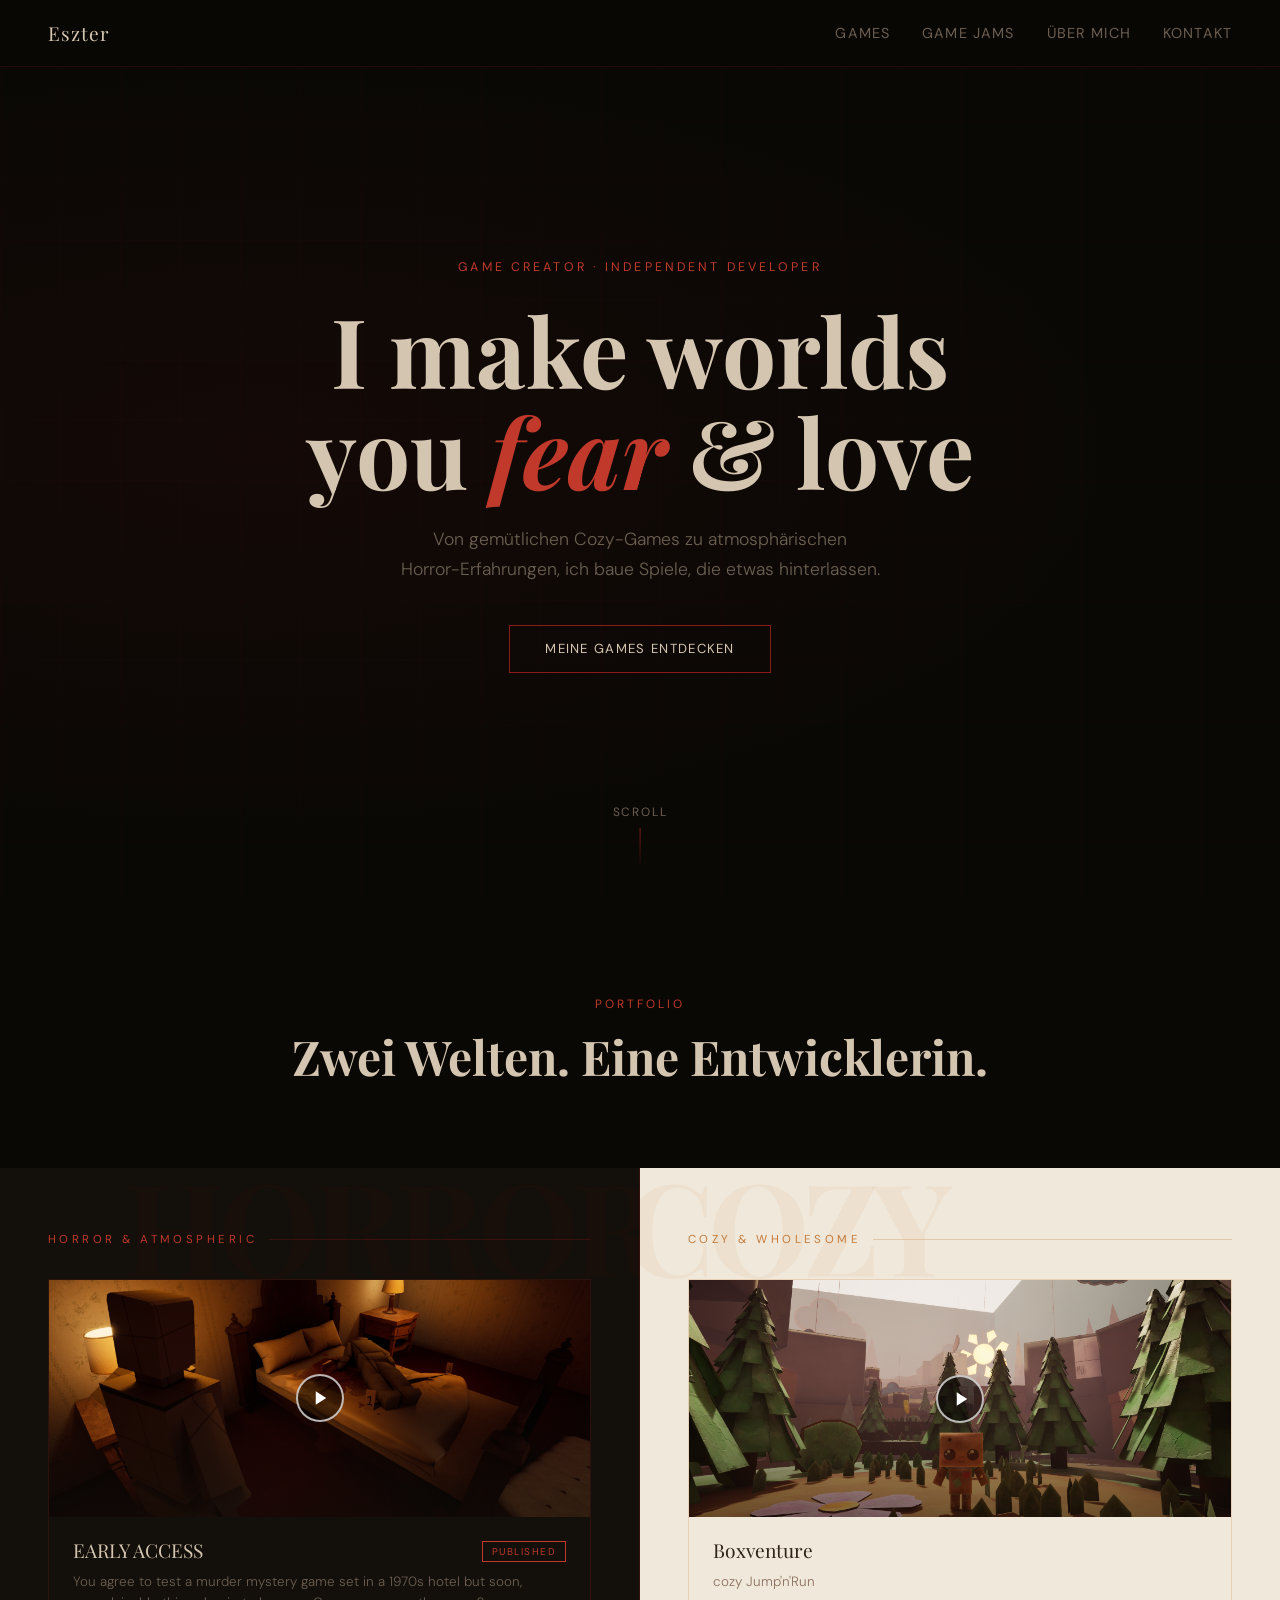
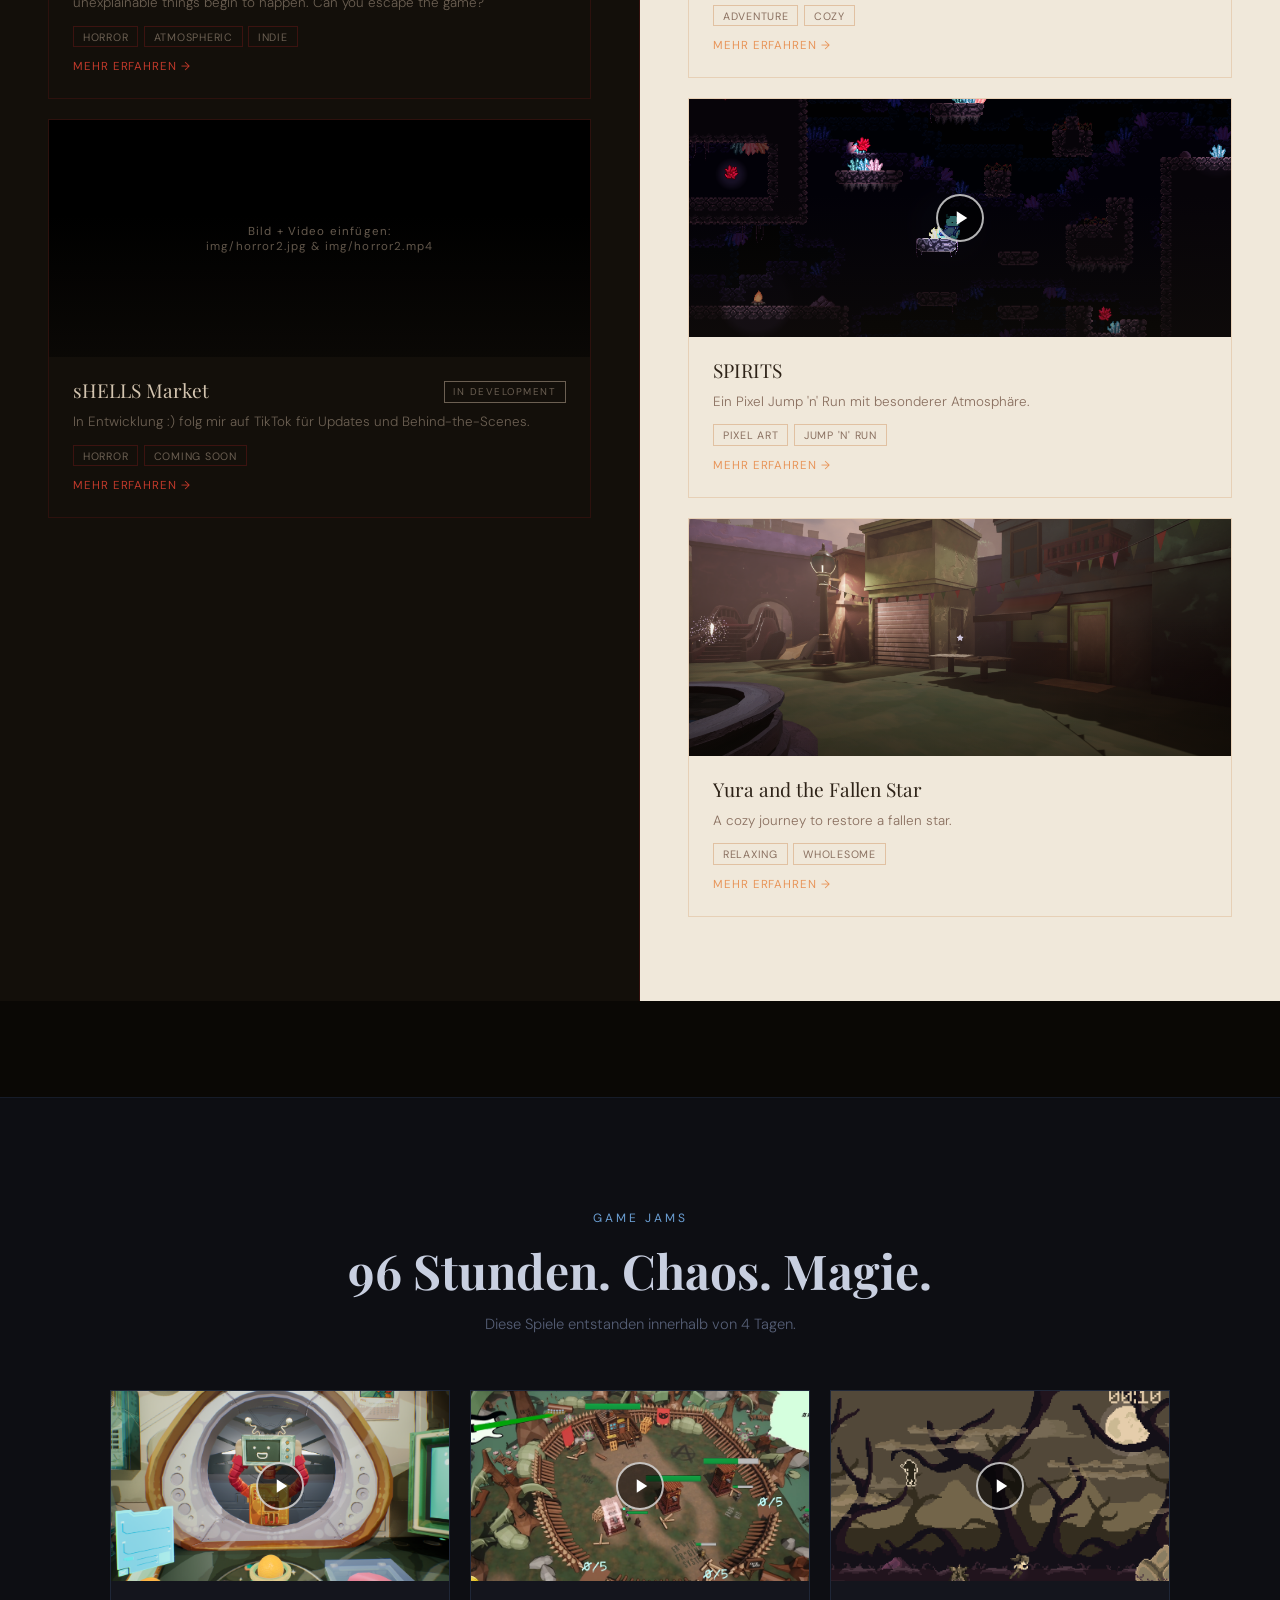
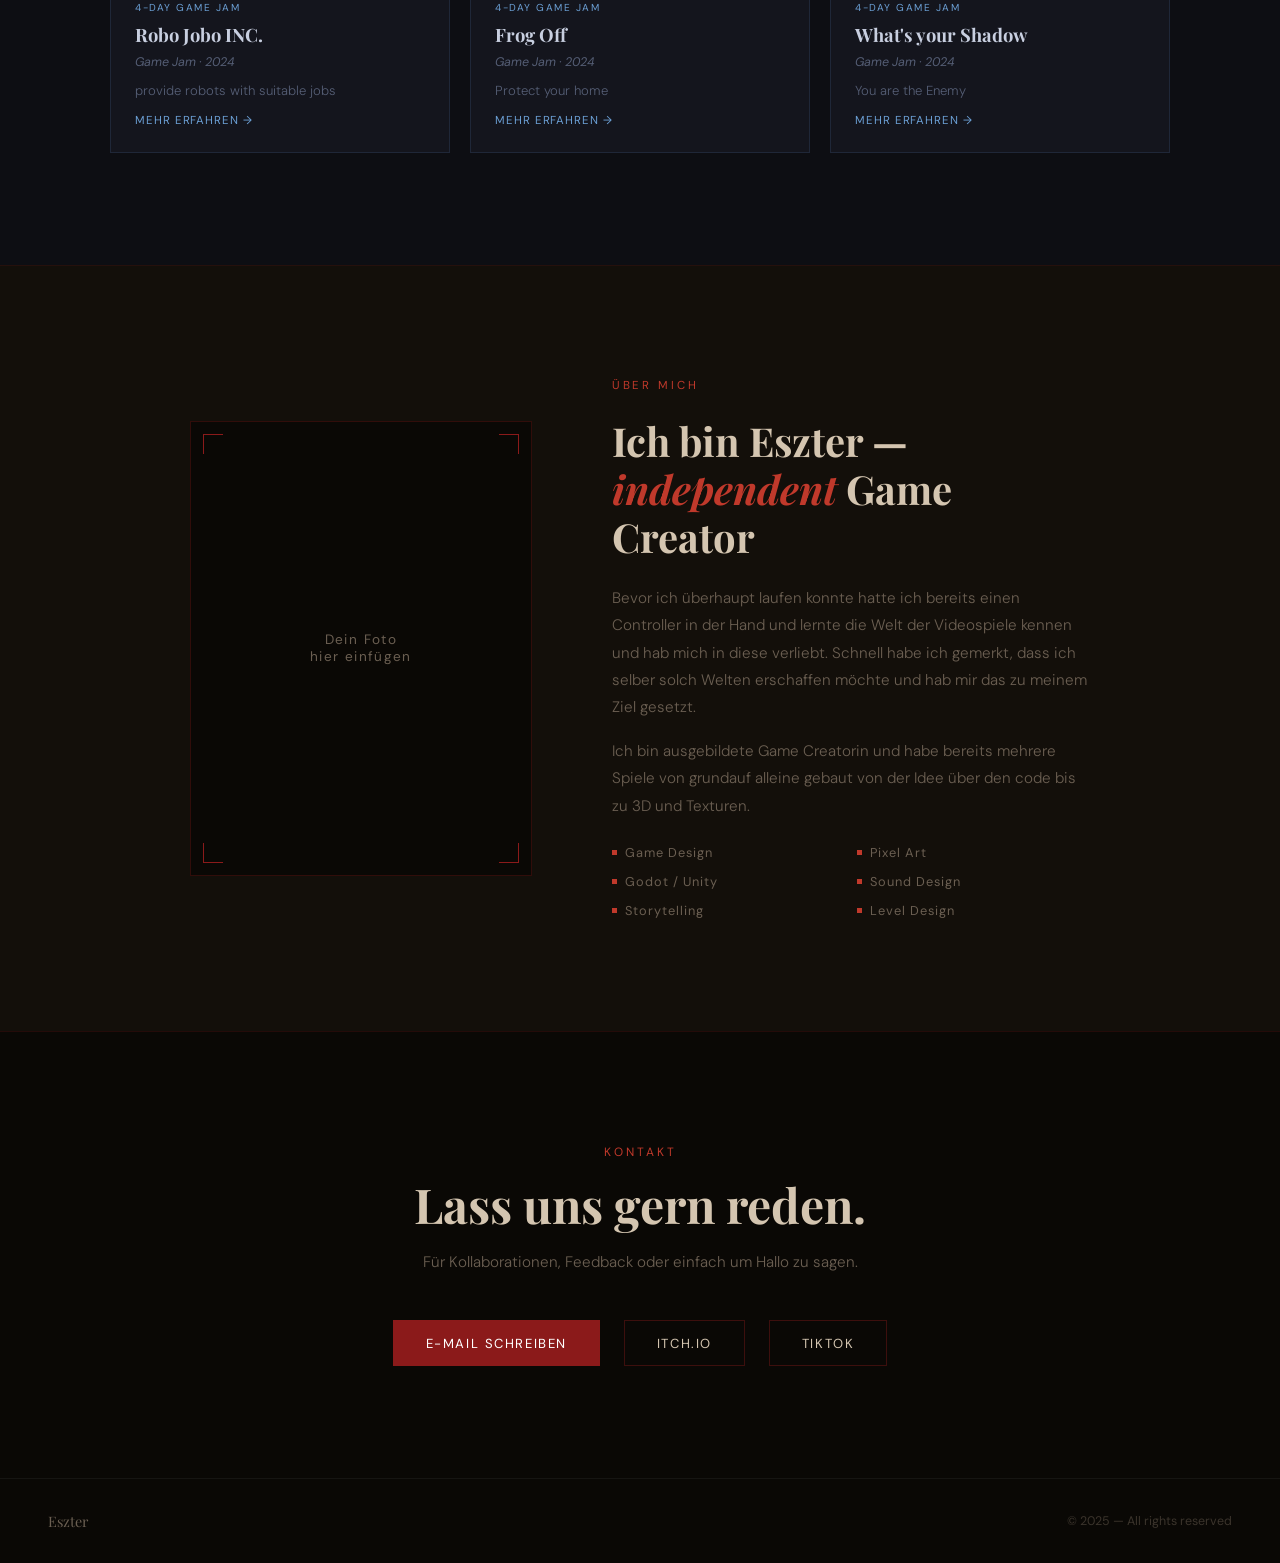
==== index.html @ eee47b20 "Update index.html" ====
<!DOCTYPE html>
<html lang="de">
<head>
  <meta charset="UTF-8" />
  <meta name="viewport" content="width=device-width, initial-scale=1.0" />
  <title>Eszter — Game Creator</title>
  <link href="https://fonts.googleapis.com/css2?family=Playfair+Display:ital,wght@0,400;0,700;1,400&family=DM+Sans:wght@300;400;500&display=swap" rel="stylesheet" />
  <style>
    *, *::before, *::after { box-sizing: border-box; margin: 0; padding: 0; }
    :root {
      --horror-bg: #0a0805; --horror-surface: #130f0a; --horror-accent: #8b1a1a;
      --horror-accent2: #c0392b; --horror-text: #d4c5b0; --horror-muted: #6b5f52;
      --cozy-bg: #faf6ef; --cozy-surface: #f0e8da; --cozy-accent: #c47a3a;
      --cozy-accent2: #e8955a; --cozy-text: #2e2318; --cozy-muted: #8a7060;
      --jam-bg: #0d0e13; --jam-surface: #14151d; --jam-accent: #4a6fa5;
      --jam-accent2: #6b9fd4; --jam-text: #c8cfe0; --jam-muted: #555e75;
    }
    html { scroll-behavior: smooth; }
    body { font-family: 'DM Sans', sans-serif; background: var(--horror-bg); color: var(--horror-text); overflow-x: hidden; }
    nav { position: fixed; top: 0; left: 0; right: 0; z-index: 100; display: flex; justify-content: space-between; align-items: center; padding: 1.25rem 3rem; background: rgba(10,8,5,0.85); backdrop-filter: blur(8px); border-bottom: 1px solid rgba(139,26,26,0.2); }
    .nav-logo { font-family: 'Playfair Display', serif; font-size: 1.2rem; letter-spacing: 0.05em; color: var(--horror-text); text-decoration: none; }
    .nav-links { display: flex; gap: 2rem; }
    .nav-links a { color: var(--horror-muted); text-decoration: none; font-size: 0.9rem; letter-spacing: 0.08em; text-transform: uppercase; transition: color 0.3s; }
    .nav-links a:hover { color: var(--horror-text); }
    .hero { min-height: 100vh; display: flex; align-items: center; justify-content: center; position: relative; overflow: hidden; padding: 6rem 2rem 4rem; }
    .hero-bg { position: absolute; inset: 0; background: radial-gradient(ellipse at 20% 50%, rgba(139,26,26,0.08) 0%, transparent 60%); }
    .hero-grid { position: absolute; inset: 0; opacity: 0.04; background-image: linear-gradient(rgba(139,26,26,0.8) 1px, transparent 1px), linear-gradient(90deg, rgba(139,26,26,0.8) 1px, transparent 1px); background-size: 60px 60px; }
    .hero-content { position: relative; text-align: center; max-width: 760px; }
    .hero-eyebrow { font-size: 0.78rem; letter-spacing: 0.25em; text-transform: uppercase; color: var(--horror-accent2); margin-bottom: 1.5rem; }
    .hero-title { font-family: 'Playfair Display', serif; font-size: clamp(3rem, 8vw, 6rem); line-height: 1.05; color: var(--horror-text); margin-bottom: 1.5rem; }
    .hero-title em { font-style: italic; color: var(--horror-accent2); }
    .hero-sub { font-size: 1.1rem; color: var(--horror-muted); line-height: 1.7; max-width: 480px; margin: 0 auto 2.5rem; font-weight: 300; }
    .hero-cta { display: inline-block; padding: 0.9rem 2.2rem; border: 1px solid var(--horror-accent); color: var(--horror-text); text-decoration: none; letter-spacing: 0.1em; text-transform: uppercase; font-size: 0.82rem; transition: background 0.3s, color 0.3s; }
    .hero-cta:hover { background: var(--horror-accent); color: #fff; }
    .scroll-hint { position: absolute; bottom: 2rem; left: 50%; transform: translateX(-50%); display: flex; flex-direction: column; align-items: center; gap: 0.5rem; color: var(--horror-muted); font-size: 0.75rem; letter-spacing: 0.15em; text-transform: uppercase; }
    .scroll-line { width: 1px; height: 40px; background: linear-gradient(to bottom, var(--horror-accent), transparent); animation: sa 1.8s ease-in-out infinite; }
    @keyframes sa { 0%,100%{opacity:0;transform:scaleY(0.5) translateY(-10px)} 50%{opacity:1;transform:scaleY(1) translateY(0)} }
    .section-eyebrow { font-size: 0.75rem; letter-spacing: 0.25em; text-transform: uppercase; margin-bottom: 0.75rem; }
    .section-title { font-family: 'Playfair Display', serif; font-size: clamp(2rem, 4vw, 3rem); }
    #games { padding: 6rem 0; }
    .games-intro { text-align: center; padding: 0 2rem; margin-bottom: 5rem; }
    .split-wrapper { display: grid; grid-template-columns: 1fr 1fr; }
    .horror-side { background: var(--horror-surface); padding: 4rem 3rem; border-right: 1px solid rgba(139,26,26,0.3); position: relative; overflow: hidden; }
    .horror-side::before { content: 'HORROR'; position: absolute; top: -0.5rem; right: -1rem; font-family: 'Playfair Display', serif; font-size: 8rem; font-weight: 700; color: rgba(139,26,26,0.05); letter-spacing: -0.05em; line-height: 1; pointer-events: none; }
    .cozy-side { background: var(--cozy-surface); padding: 4rem 3rem; position: relative; overflow: hidden; }
    .cozy-side::before { content: 'COZY'; position: absolute; top: -0.5rem; left: -1rem; font-family: 'Playfair Display', serif; font-size: 8rem; font-weight: 700; color: rgba(196,122,58,0.07); letter-spacing: -0.05em; line-height: 1; pointer-events: none; }
    .side-label { font-size: 0.72rem; letter-spacing: 0.3em; text-transform: uppercase; margin-bottom: 2rem; display: flex; align-items: center; gap: 0.75rem; }
    .horror-side .side-label { color: var(--horror-accent2); }
    .horror-side .side-label::after { content:''; flex:1; height:1px; background: rgba(139,26,26,0.3); }
    .cozy-side .side-label { color: var(--cozy-accent); }
    .cozy-side .side-label::after { content:''; flex:1; height:1px; background: rgba(196,122,58,0.3); }

    /* ── CARD ── */
    .game-card { border: 1px solid rgba(139,26,26,0.22); margin-bottom: 1.25rem; cursor: pointer; transition: border-color 0.3s, transform 0.2s; position: relative; overflow: hidden; display: block; text-decoration: none; }
    .game-card:hover { border-color: var(--horror-accent); transform: translateY(-2px); }
    .card-body { padding: 1.25rem 1.5rem 1.5rem; }
    .card-top { display: flex; justify-content: space-between; align-items: flex-start; margin-bottom: 0.5rem; }
    .game-title { font-family: 'Playfair Display', serif; font-size: 1.2rem; color: var(--horror-text); }
    .game-badge-sm { font-size: 0.62rem; letter-spacing: 0.15em; text-transform: uppercase; padding: 0.2rem 0.55rem; border: 1px solid; flex-shrink: 0; margin-left: 0.75rem; margin-top: 0.25rem; }
    .badge-early { border-color: var(--horror-accent2); color: var(--horror-accent2); }
    .badge-dev { border-color: var(--horror-muted); color: var(--horror-muted); }
    .game-desc { font-size: 0.84rem; color: var(--horror-muted); line-height: 1.6; font-weight: 300; margin-bottom: 0.75rem; }
    .game-tags { display: flex; flex-wrap: wrap; gap: 0.35rem; }
    .tag { font-size: 0.67rem; padding: 0.18rem 0.55rem; border: 1px solid rgba(139,26,26,0.35); color: var(--horror-muted); letter-spacing: 0.07em; text-transform: uppercase; }
    .card-arrow { font-size: 0.72rem; color: var(--horror-accent2); margin-top: 0.75rem; display: block; letter-spacing: 0.08em; text-transform: uppercase; }
    .cozy-side .game-card { border-color: rgba(196,122,58,0.22); }
    .cozy-side .game-card:hover { border-color: var(--cozy-accent); }
    .cozy-side .game-title { color: var(--cozy-text); }
    .cozy-side .game-desc { color: var(--cozy-muted); }
    .cozy-side .tag { border-color: rgba(196,122,58,0.35); color: var(--cozy-muted); }
    .cozy-side .card-arrow { color: var(--cozy-accent2); }

    /* ── VIDEO / THUMB BEREICH ── */
    .card-media {
      width: 100%;
      aspect-ratio: 16/7;
      position: relative;
      overflow: hidden;
      background: #000;
    }
    .card-media img {
      width: 100%; height: 100%;
      object-fit: cover;
      display: block;
      transition: transform 0.4s;
    }
    .game-card:hover .card-media img { transform: scale(1.03); }
    .card-media-overlay {
      position: absolute; inset: 0;
      background: linear-gradient(to top, rgba(19,15,10,0.55) 0%, transparent 60%);
      pointer-events: none;
    }
    .card-media video {
      width: 100%; height: 100%;
      object-fit: cover;
      display: none;
    }
    .card-media.playing img,
    .card-media.playing .card-media-overlay { display: none; }
    .card-media.playing video { display: block; }
    .card-media.playing .play-btn { display: none; }

    /* Play Button */
    .play-btn {
      position: absolute;
      top: 50%; left: 50%;
      transform: translate(-50%, -50%);
      width: 48px; height: 48px;
      border-radius: 50%;
      background: rgba(0,0,0,0.55);
      border: 2px solid rgba(255,255,255,0.7);
      display: flex; align-items: center; justify-content: center;
      cursor: pointer;
      transition: background 0.2s, transform 0.2s;
      z-index: 10;
    }
    .play-btn:hover { background: rgba(0,0,0,0.8); transform: translate(-50%, -50%) scale(1.1); }
    .play-btn svg { width: 18px; height: 18px; fill: #fff; margin-left: 3px; }

    /* Placeholder wenn kein Bild/Video */
    .card-placeholder {
      width: 100%; aspect-ratio: 16/7;
      display: flex; align-items: center; justify-content: center;
      font-size: 0.72rem; letter-spacing: 0.1em; padding: 1rem; text-align: center;
    }
    .horror-side .card-placeholder { background: rgba(139,26,26,0.07); border-bottom: 1px solid rgba(139,26,26,0.15); color: var(--horror-muted); }
    .cozy-side .card-placeholder { background: rgba(196,122,58,0.07); border-bottom: 1px solid rgba(196,122,58,0.15); color: var(--cozy-muted); }

    /* ── JAM ── */
    #gamejam { padding: 7rem 2rem; background: var(--jam-bg); border-top: 1px solid rgba(74,111,165,0.15); }
    .gamejam-inner { max-width: 1060px; margin: 0 auto; }
    .jam-grid { display: grid; grid-template-columns: repeat(3, 1fr); gap: 1.25rem; margin-top: 3.5rem; }
    .jam-card { border: 1px solid rgba(74,111,165,0.2); background: var(--jam-surface); overflow: hidden; cursor: pointer; transition: border-color 0.3s, transform 0.2s; text-decoration: none; display: block; }
    .jam-card:hover { border-color: var(--jam-accent); transform: translateY(-2px); }

    /* Jam media */
    .jam-media { width: 100%; aspect-ratio: 16/9; position: relative; overflow: hidden; background: #000; }
    .jam-media img { width: 100%; height: 100%; object-fit: cover; display: block; transition: transform 0.4s; }
    .jam-card:hover .jam-media img { transform: scale(1.03); }
    .jam-media video { width: 100%; height: 100%; object-fit: cover; display: none; }
    .jam-media.playing img { display: none; }
    .jam-media.playing video { display: block; }
    .jam-media.playing .play-btn { display: none; }
    .jam-placeholder { width: 100%; aspect-ratio: 16/9; background: rgba(74,111,165,0.08); display: flex; align-items: center; justify-content: center; font-size: 0.72rem; color: var(--jam-muted); letter-spacing: 0.1em; padding: 1rem; text-align: center; }

    .jam-card-body { padding: 1.25rem 1.5rem 1.5rem; }
    .jam-badge { font-size: 0.63rem; letter-spacing: 0.15em; text-transform: uppercase; color: var(--jam-accent2); margin-bottom: 0.5rem; display: block; }
    .jam-title { font-family: 'Playfair Display', serif; font-size: 1.15rem; color: var(--jam-text); margin-bottom: 0.4rem; }
    .jam-event { font-size: 0.78rem; color: var(--jam-muted); font-style: italic; margin-bottom: 0.65rem; }
    .jam-desc { font-size: 0.82rem; color: var(--jam-muted); line-height: 1.6; font-weight: 300; }
    .jam-arrow { font-size: 0.72rem; color: var(--jam-accent2); margin-top: 0.75rem; display: block; letter-spacing: 0.08em; text-transform: uppercase; }

    /* ── ABOUT ── */
    #about { padding: 7rem 2rem; background: var(--horror-surface); display: flex; justify-content: center; border-top: 1px solid rgba(139,26,26,0.15); }
    .about-inner { max-width: 900px; display: grid; grid-template-columns: 1fr 1.4fr; gap: 5rem; align-items: center; }
    .about-label { font-size: 0.72rem; letter-spacing: 0.25em; text-transform: uppercase; color: var(--horror-accent2); margin-bottom: 1.5rem; }
    .about-title { font-family: 'Playfair Display', serif; font-size: 2.5rem; color: var(--horror-text); margin-bottom: 1.5rem; line-height: 1.2; }
    .about-title em { font-style: italic; color: var(--horror-accent2); }
    .about-text { color: var(--horror-muted); line-height: 1.8; font-size: 0.95rem; font-weight: 300; margin-bottom: 1rem; }
    .skills-grid { display: grid; grid-template-columns: 1fr 1fr; gap: 0.75rem; margin-top: 1.5rem; }
    .skill-item { font-size: 0.8rem; letter-spacing: 0.08em; color: var(--horror-muted); display: flex; align-items: center; gap: 0.5rem; }
    .skill-dot { width: 5px; height: 5px; background: var(--horror-accent2); flex-shrink: 0; }
    .about-visual { width: 100%; aspect-ratio: 3/4; background: var(--horror-bg); border: 1px solid rgba(139,26,26,0.3); display: flex; align-items: center; justify-content: center; position: relative; overflow: hidden; }
    .about-photo { width: 100%; height: 100%; object-fit: cover; }
    .about-placeholder { font-size: 0.85rem; color: var(--horror-muted); letter-spacing: 0.1em; text-align: center; }
    .about-corner { position: absolute; width: 20px; height: 20px; border-color: var(--horror-accent); border-style: solid; }
    .about-corner.tl { top: 12px; left: 12px; border-width: 1px 0 0 1px; }
    .about-corner.tr { top: 12px; right: 12px; border-width: 1px 1px 0 0; }
    .about-corner.bl { bottom: 12px; left: 12px; border-width: 0 0 1px 1px; }
    .about-corner.br { bottom: 12px; right: 12px; border-width: 0 1px 1px 0; }

    /* ── CONTACT ── */
    #contact { padding: 7rem 2rem; background: var(--horror-bg); text-align: center; border-top: 1px solid rgba(139,26,26,0.2); }
    .contact-sub { color: var(--horror-muted); font-size: 0.95rem; margin-bottom: 3rem; font-weight: 300; }
    .contact-links { display: flex; gap: 1.5rem; justify-content: center; flex-wrap: wrap; }
    .contact-link { padding: 0.85rem 2rem; border: 1px solid rgba(139,26,26,0.4); color: var(--horror-text); text-decoration: none; font-size: 0.82rem; letter-spacing: 0.12em; text-transform: uppercase; transition: all 0.3s; }
    .contact-link:hover { border-color: var(--horror-accent2); color: var(--horror-accent2); }
    .contact-link.primary { background: var(--horror-accent); border-color: var(--horror-accent); color: #fff; }
    .contact-link.primary:hover { background: var(--horror-accent2); border-color: var(--horror-accent2); }
    footer { padding: 2rem 3rem; display: flex; justify-content: space-between; align-items: center; border-top: 1px solid rgba(255,255,255,0.05); }
    .footer-name { font-family: 'Playfair Display', serif; font-size: 0.9rem; color: var(--horror-muted); }
    .footer-copy { font-size: 0.78rem; color: var(--horror-muted); opacity: 0.5; }
    @media (max-width: 900px) {
      nav { padding: 1rem 1.5rem; } .nav-links { gap: 1rem; font-size: 0.8rem; }
      .split-wrapper { grid-template-columns: 1fr; }
      .horror-side { border-right: none; border-bottom: 1px solid rgba(139,26,26,0.3); }
      .jam-grid { grid-template-columns: 1fr; }
      .about-inner { grid-template-columns: 1fr; gap: 3rem; } .about-visual { display: none; }
    }
    @media (max-width: 600px) { .horror-side, .cozy-side { padding: 2.5rem 1.5rem; } }
  </style>
</head>
<body>
  <nav>
    <a href="#" class="nav-logo">Eszter</a>
    <div class="nav-links">
      <a href="#games">Games</a>
      <a href="#gamejam">Game Jams</a>
      <a href="#about">Über mich</a>
      <a href="#contact">Kontakt</a>
    </div>
  </nav>

  <section class="hero">
    <div class="hero-bg"></div>
    <div class="hero-grid"></div>
    <div class="hero-content">
      <p class="hero-eyebrow">Game Creator · Independent Developer</p>
      <h1 class="hero-title">I make worlds<br>you <em>fear</em> &amp; love</h1>
      <p class="hero-sub">Von gemütlichen Cozy-Games zu atmosphärischen
        <br>Horror-Erfahrungen, ich baue Spiele, die etwas hinterlassen.</p>
      <a href="#games" class="hero-cta">Meine Games entdecken</a>
    </div>
    <div class="scroll-hint"><span>Scroll</span><div class="scroll-line"></div></div>
  </section>

  <section id="games">
    <div class="games-intro">
      <p class="section-eyebrow" style="color:var(--horror-accent2)">Portfolio</p>
      <h2 class="section-title" style="color:var(--horror-text)">Zwei Welten. Eine Entwicklerin.</h2>
    </div>
    <div class="split-wrapper">

      <!-- HORROR -->
      <div class="horror-side">
        <p class="side-label">Horror &amp; Atmospheric</p>

        <!-- EARLY ACCESS-->
        <a class="game-card" href="games/horror1.html">
          <div class="card-media">
            <img src="img/EarlyAccessthumb.png" alt="Early Access"> 
            <!-- <video src="img/horror1.mp4" loop playsinline muted></video> -->
            <div style="width:100%;height:100%;display:flex;align-items:center;justify-content:center;font-size:0.72rem;color:var(--horror-muted);letter-spacing:0.1em;padding:1rem;text-align:center;">Bild + Video einfügen:<br>img/horror1.jpg &amp; img/horror1.mp4</div>
            <div class="card-media-overlay"></div>
            <button class="play-btn" aria-label="Video abspielen">
              <svg viewBox="0 0 24 24"><polygon points="5,3 19,12 5,21"/></svg>
            </button>
          </div>
          <div class="card-body">
            <div class="card-top">
              <span class="game-title">EARLY ACCESS</span>
              <span class="game-badge-sm badge-early">published</span>
            </div>
            <p class="game-desc">You agree to test a murder mystery game set in a 1970s hotel but soon, unexplainable things begin to happen. Can you escape the game?</p>
            <div class="game-tags"><span class="tag">Horror</span><span class="tag">Atmospheric</span><span class="tag">indie</span></div>
            <span class="card-arrow">Mehr erfahren →</span>
          </div>
        </a>

        <!-- sHELLS Market -->
        <a class="game-card" href="games/horror2.html">
          <div class="card-media">
            <!-- <img src="img/horror2.jpg" alt="sHELLS Market"> -->
            <!-- <video src="img/horror2.mp4" loop playsinline muted></video> -->
            <div style="width:100%;height:100%;display:flex;align-items:center;justify-content:center;font-size:0.72rem;color:var(--horror-muted);letter-spacing:0.1em;padding:1rem;text-align:center;">Bild + Video einfügen:<br>img/horror2.jpg &amp; img/horror2.mp4</div>
            <div class="card-media-overlay"></div>
            <!-- hier Pfeile löschen wenn video da <button class="play-btn" aria-label="Video abspielen">
              <svg viewBox="0 0 24 24"><polygon points="5,3 19,12 5,21"/></svg>
            </button>-->
          </div>
          <div class="card-body">
            <div class="card-top">
              <span class="game-title">sHELLS Market</span>
              <span class="game-badge-sm badge-dev">In Development</span>
            </div>
            <p class="game-desc">In Entwicklung :) folg mir auf TikTok für Updates und Behind-the-Scenes.</p>
            <div class="game-tags"><span class="tag">Horror</span><span class="tag">Coming Soon</span></div>
            <span class="card-arrow">Mehr erfahren →</span>
          </div>
        </a>
      </div>

      <!-- COZY -->
      <div class="cozy-side">
        <p class="side-label">Cozy &amp; Wholesome</p>

        <!-- Boxventure -->
        <a class="game-card" href="games/boxventure.html">
          <div class="card-media">
            <img src="img/boxventure.png" alt="Boxventure">
            <video src="img/BoxventureHoverVideo.mp4" loop playsinline muted></video>
            <div style="width:100%;height:100%;display:flex;align-items:center;justify-content:center;font-size:0.72rem;color:var(--cozy-muted);letter-spacing:0.1em;padding:1rem;text-align:center;background:rgba(196,122,58,0.07);">Bild + Video einfügen:<br>img/boxventure.jpg &amp; img/boxventure.mp4</div>
            <div class="card-media-overlay"></div>
            <button class="play-btn" aria-label="Video abspielen">
              <svg viewBox="0 0 24 24"><polygon points="5,3 19,12 5,21"/></svg>
            </button>
          </div>
          <div class="card-body">
            <div class="card-top"><span class="game-title">Boxventure</span></div>
            <p class="game-desc">cozy Jump'n'Run</p>
            <div class="game-tags"><span class="tag">Adventure</span><span class="tag">Cozy</span></div>
            <span class="card-arrow">Mehr erfahren →</span>
          </div>
        </a>

        <!-- SPIRITS -->
        <a class="game-card" href="games/spirits.html">
          <div class="card-media">
            <img src="img/SpiritsThumb.png" alt="SPIRITS">
            <!-- <video src="img/spirits.mp4" loop playsinline muted></video> -->
            <div style="width:100%;height:100%;display:flex;align-items:center;justify-content:center;font-size:0.72rem;color:var(--cozy-muted);letter-spacing:0.1em;padding:1rem;text-align:center;background:rgba(196,122,58,0.07);">Bild + Video einfügen:<br>img/spirits.jpg &amp; img/spirits.mp4</div>
            <div class="card-media-overlay"></div>
            <button class="play-btn" aria-label="Video abspielen">
              <svg viewBox="0 0 24 24"><polygon points="5,3 19,12 5,21"/></svg>
            </button>
          </div>
          <div class="card-body">
            <div class="card-top"><span class="game-title">SPIRITS</span></div>
            <p class="game-desc">Ein Pixel Jump 'n' Run mit besonderer Atmosphäre.</p>
            <div class="game-tags"><span class="tag">Pixel Art</span><span class="tag">Jump 'n' Run</span></div>
            <span class="card-arrow">Mehr erfahren →</span>
          </div>
        </a>

        <!-- Yura -->
        <a class="game-card" href="games/yura.html">
          <div class="card-media">
            <img src="img/YuraThumb.png" alt="Yura and the Fallen Star">
            <div style="width:100%;height:100%;display:flex;align-items:center;justify-content:center;font-size:0.72rem;color:var(--cozy-muted);letter-spacing:0.1em;padding:1rem;text-align:center;background:rgba(196,122,58,0.07);">Bild + Video einfügen:<br>img/yura.jpg &amp; img/yura.mp4</div>
            <div class="card-media-overlay"></div>
          </div>
          <div class="card-body">
            <div class="card-top"><span class="game-title">Yura and the Fallen Star</span></div>
            <p class="game-desc">A cozy journey to restore a fallen star.</p>
            <div class="game-tags"><span class="tag">relaxing</span><span class="tag">Wholesome</span></div>
            <span class="card-arrow">Mehr erfahren →</span>
          </div>
        </a>
      </div>

    </div>
  </section>

  <!-- GAME JAMS -->
  <section id="gamejam">
    <div class="gamejam-inner">
      <div style="text-align:center">
        <p class="section-eyebrow" style="color:var(--jam-accent2)">Game Jams</p>
        <h2 class="section-title" style="color:var(--jam-text);margin-bottom:0.75rem">96 Stunden. Chaos. Magie.</h2>
        <p style="color:var(--jam-muted);font-size:0.92rem;font-weight:300">Diese Spiele entstanden innerhalb von 4 Tagen.</p>
      </div>
      <div class="jam-grid">

        <a class="jam-card" href="games/robojobo.html">
          <div class="jam-media">
            <img src="img/RoboThumb.png" alt="Robo Jobo INC.">
            <!-- <video src="img/robojobo.mp4" loop playsinline muted></video> -->
            <div class="jam-placeholder">Bild + Video:<br>img/robojobo.jpg &amp; .mp4</div>
            <button class="play-btn" aria-label="Video abspielen">
              <svg viewBox="0 0 24 24"><polygon points="5,3 19,12 5,21"/></svg>
            </button>
          </div>
          <div class="jam-card-body">
            <span class="jam-badge">4-Day Game Jam</span>
            <h3 class="jam-title">Robo Jobo INC.</h3>
            <p class="jam-event">Game Jam · 2024</p>
            <p class="jam-desc">provide robots with suitable jobs</p>
            <span class="jam-arrow">Mehr erfahren →</span>
          </div>
        </a>

        <a class="jam-card" href="games/frogoff.html">
          <div class="jam-media">
            <img src="img/Frogthumb.png" alt="Frog Off">
            <video src="img/FrogClips.mp4" loop playsinline muted></video>
            <div class="jam-placeholder">Bild + Video:<br>img/frogoff.jpg &amp; .mp4</div>
            <button class="play-btn" aria-label="Video abspielen">
              <svg viewBox="0 0 24 24"><polygon points="5,3 19,12 5,21"/></svg>
            </button>
          </div>
          <div class="jam-card-body">
            <span class="jam-badge">4-Day Game Jam</span>
            <h3 class="jam-title">Frog Off</h3>
            <p class="jam-event">Game Jam · 2024</p>
            <p class="jam-desc">Protect your home</p>
            <span class="jam-arrow">Mehr erfahren →</span>
          </div>
        </a>

        <a class="jam-card" href="games/shadow.html">
          <div class="jam-media">
            <img src="img/ShadowThumb.png" alt="What's your Shadow">
            <!-- <video src="img/shadow.mp4" loop playsinline muted></video> -->
            <div class="jam-placeholder">Bild + Video:<br>img/shadow.jpg &amp; .mp4</div>
            <button class="play-btn" aria-label="Video abspielen">
              <svg viewBox="0 0 24 24"><polygon points="5,3 19,12 5,21"/></svg>
            </button>
          </div>
          <div class="jam-card-body">
            <span class="jam-badge">4-Day Game Jam</span>
            <h3 class="jam-title">What's your Shadow</h3>
            <p class="jam-event">Game Jam · 2024</p>
            <p class="jam-desc">You are the Enemy</p>
            <span class="jam-arrow">Mehr erfahren →</span>
          </div>
        </a>

      </div>
    </div>
  </section>

  <!-- ABOUT -->
  <section id="about">
    <div class="about-inner">
      <div class="about-visual">
        <div class="about-corner tl"></div><div class="about-corner tr"></div>
        <div class="about-corner bl"></div><div class="about-corner br"></div>
        <p class="about-placeholder">Dein Foto<br>hier einfügen</p>
      </div>
      <div>
        <p class="about-label">Über mich</p>
        <h2 class="about-title">Ich bin Eszter —<br><em>independent</em> Game Creator</h2>
        <p class="about-text">Bevor ich überhaupt laufen konnte hatte ich bereits einen Controller in der Hand und lernte die Welt der Videospiele kennen und hab mich in diese verliebt. Schnell habe ich gemerkt, dass ich selber solch Welten erschaffen möchte und hab mir das zu meinem Ziel gesetzt.</p>
        <p class="about-text">Ich bin ausgebildete Game Creatorin und habe bereits mehrere Spiele von grundauf alleine gebaut von der Idee über den code bis zu 3D und Texturen.</p>
        <div class="skills-grid">
          <div class="skill-item"><div class="skill-dot"></div>Game Design</div>
          <div class="skill-item"><div class="skill-dot"></div>Pixel Art</div>
          <div class="skill-item"><div class="skill-dot"></div>Godot / Unity</div>
          <div class="skill-item"><div class="skill-dot"></div>Sound Design</div>
          <div class="skill-item"><div class="skill-dot"></div>Storytelling</div>
          <div class="skill-item"><div class="skill-dot"></div>Level Design</div>
        </div>
      </div>
    </div>
  </section>

  <!-- CONTACT -->
  <section id="contact">
    <div style="text-align:center">
      <p class="section-eyebrow" style="color:var(--horror-accent2)">Kontakt</p>
      <h2 class="section-title" style="color:var(--horror-text);margin-bottom:1rem">Lass uns gern reden.</h2>
    </div>
    <p class="contact-sub">Für Kollaborationen, Feedback oder einfach um Hallo zu sagen.</p>
    <div class="contact-links">
      <a href="mailto:deine@email.com" class="contact-link primary">E-Mail schreiben</a>
      <a href="https://itch.io" target="_blank" class="contact-link">itch.io</a>
      <a href="https://tiktok.com" target="_blank" class="contact-link">TikTok</a>
    </div>
  </section>

  <footer>
    <span class="footer-name">Eszter</span>
    <span class="footer-copy">© 2025 — All rights reserved</span>
  </footer>

  <script>
    document.querySelectorAll('.play-btn').forEach(btn => {
      btn.addEventListener('click', function(e) {
        e.preventDefault();
        e.stopPropagation();

        const media = this.closest('.card-media, .jam-media');
        const video = media.querySelector('video');

        if (!video) return; // kein Video vorhanden

        if (media.classList.contains('playing')) {
          video.pause();
          media.classList.remove('playing');
        } else {
          // Alle anderen Videos stoppen
          document.querySelectorAll('.card-media.playing, .jam-media.playing').forEach(m => {
            m.querySelector('video').pause();
            m.classList.remove('playing');
          });
          media.classList.add('playing');
          video.play();
        }
      });
    });

    // Video gestoppt wenn es zu Ende ist
    document.querySelectorAll('video').forEach(v => {
      v.addEventListener('ended', () => {
        v.closest('.card-media, .jam-media').classList.remove('playing');
      });
    });
  </script>
</body>
</html>
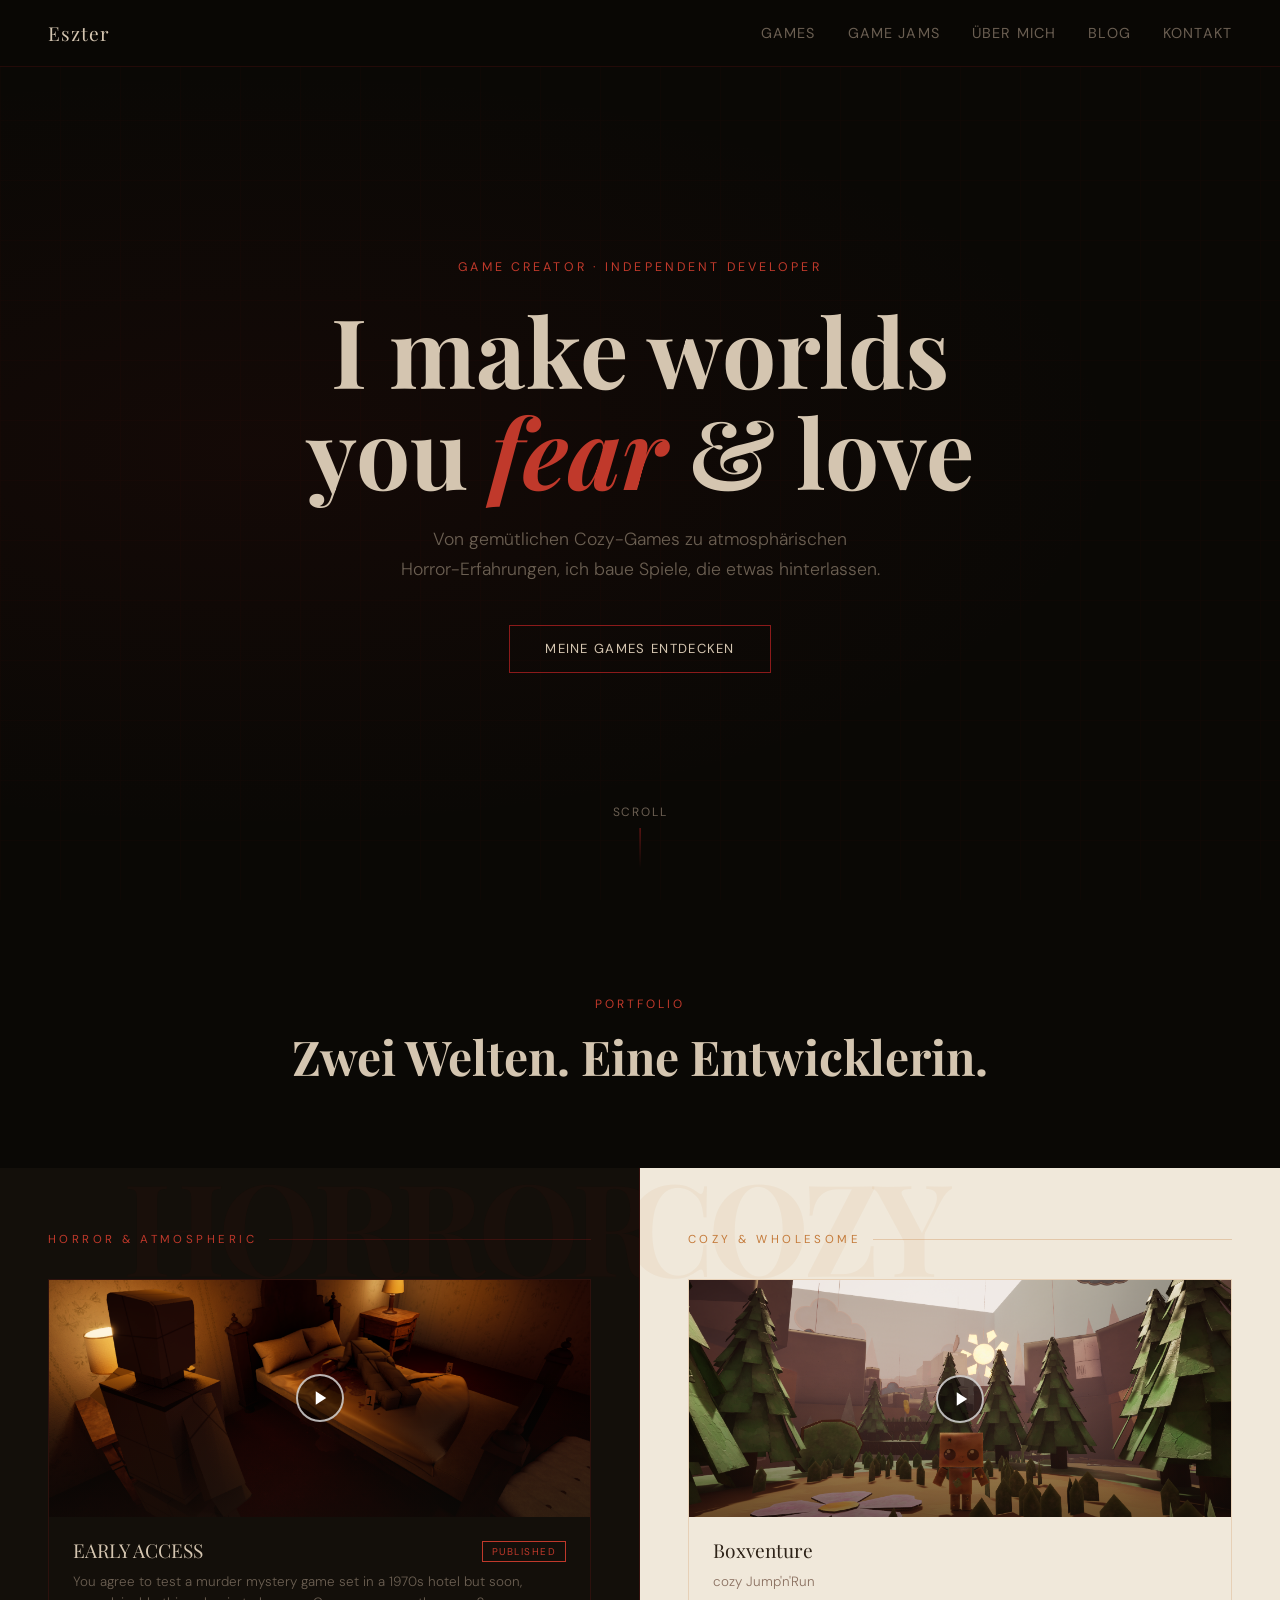
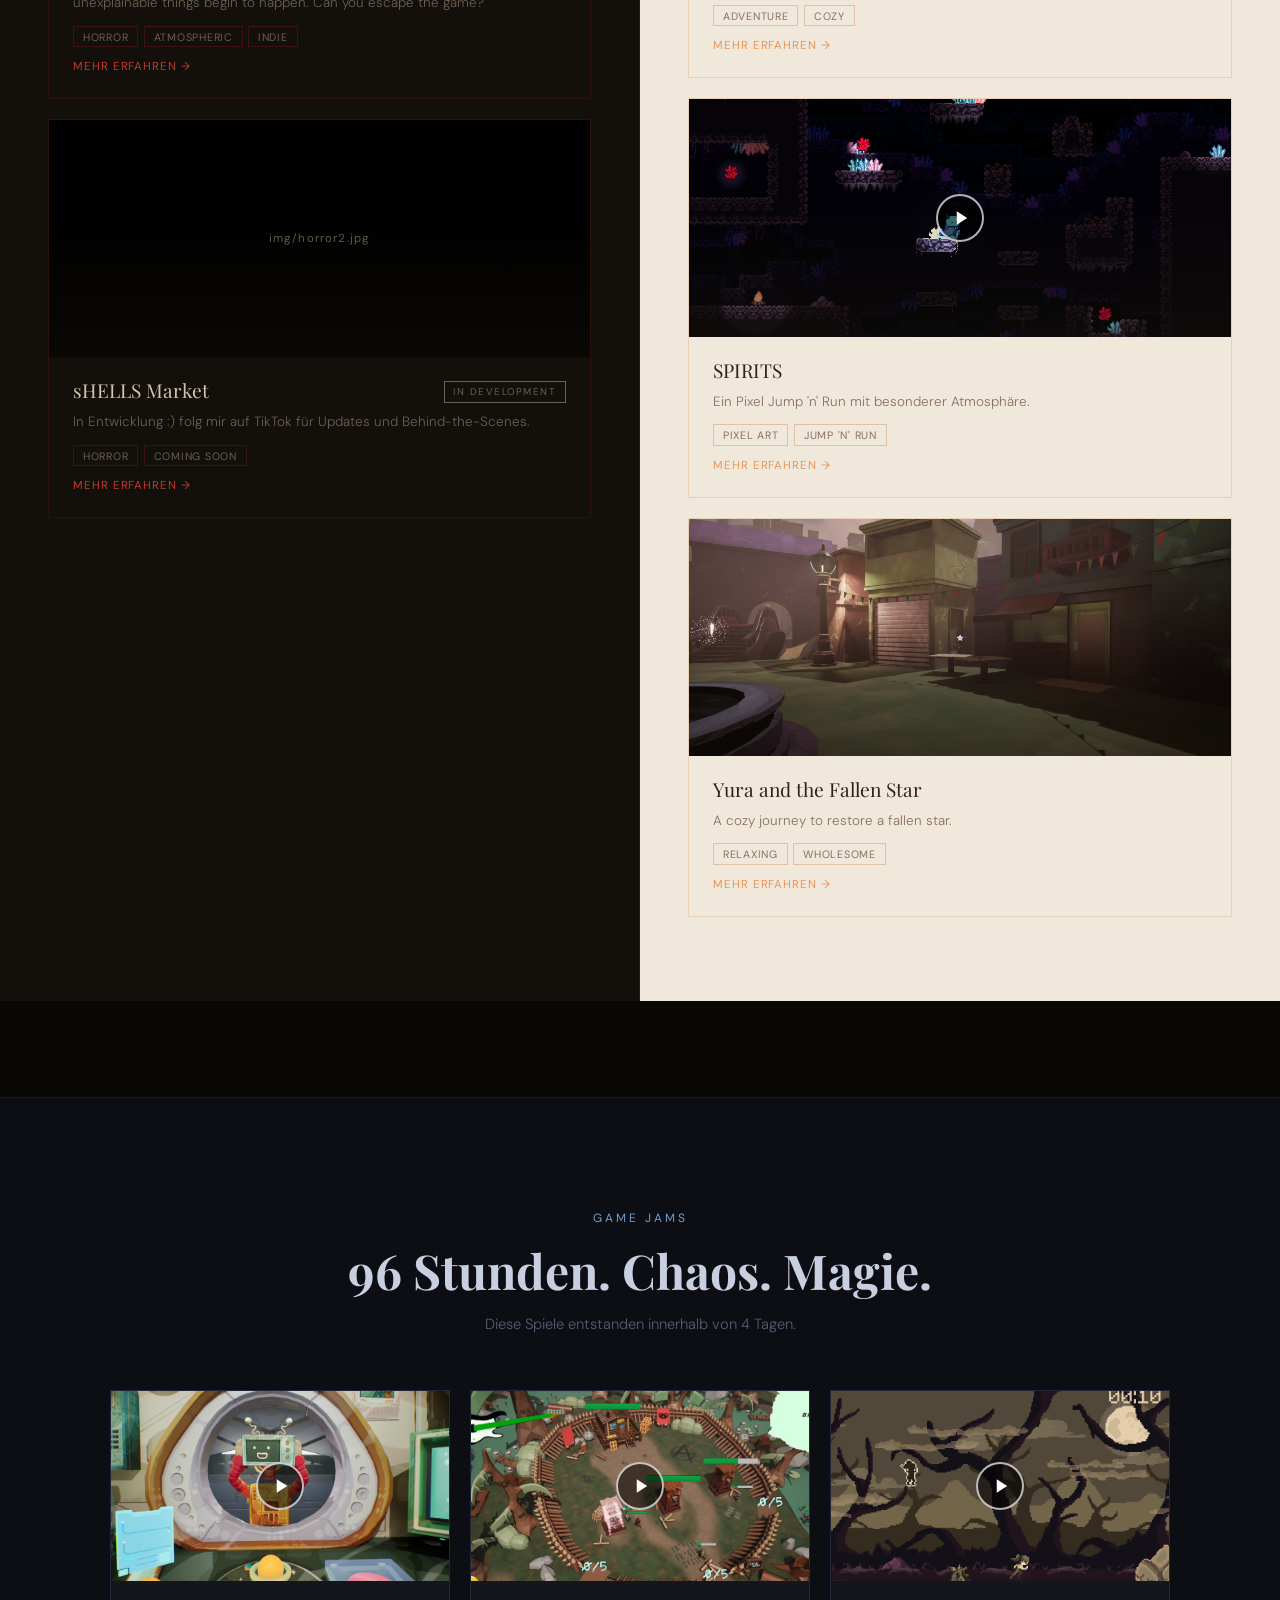
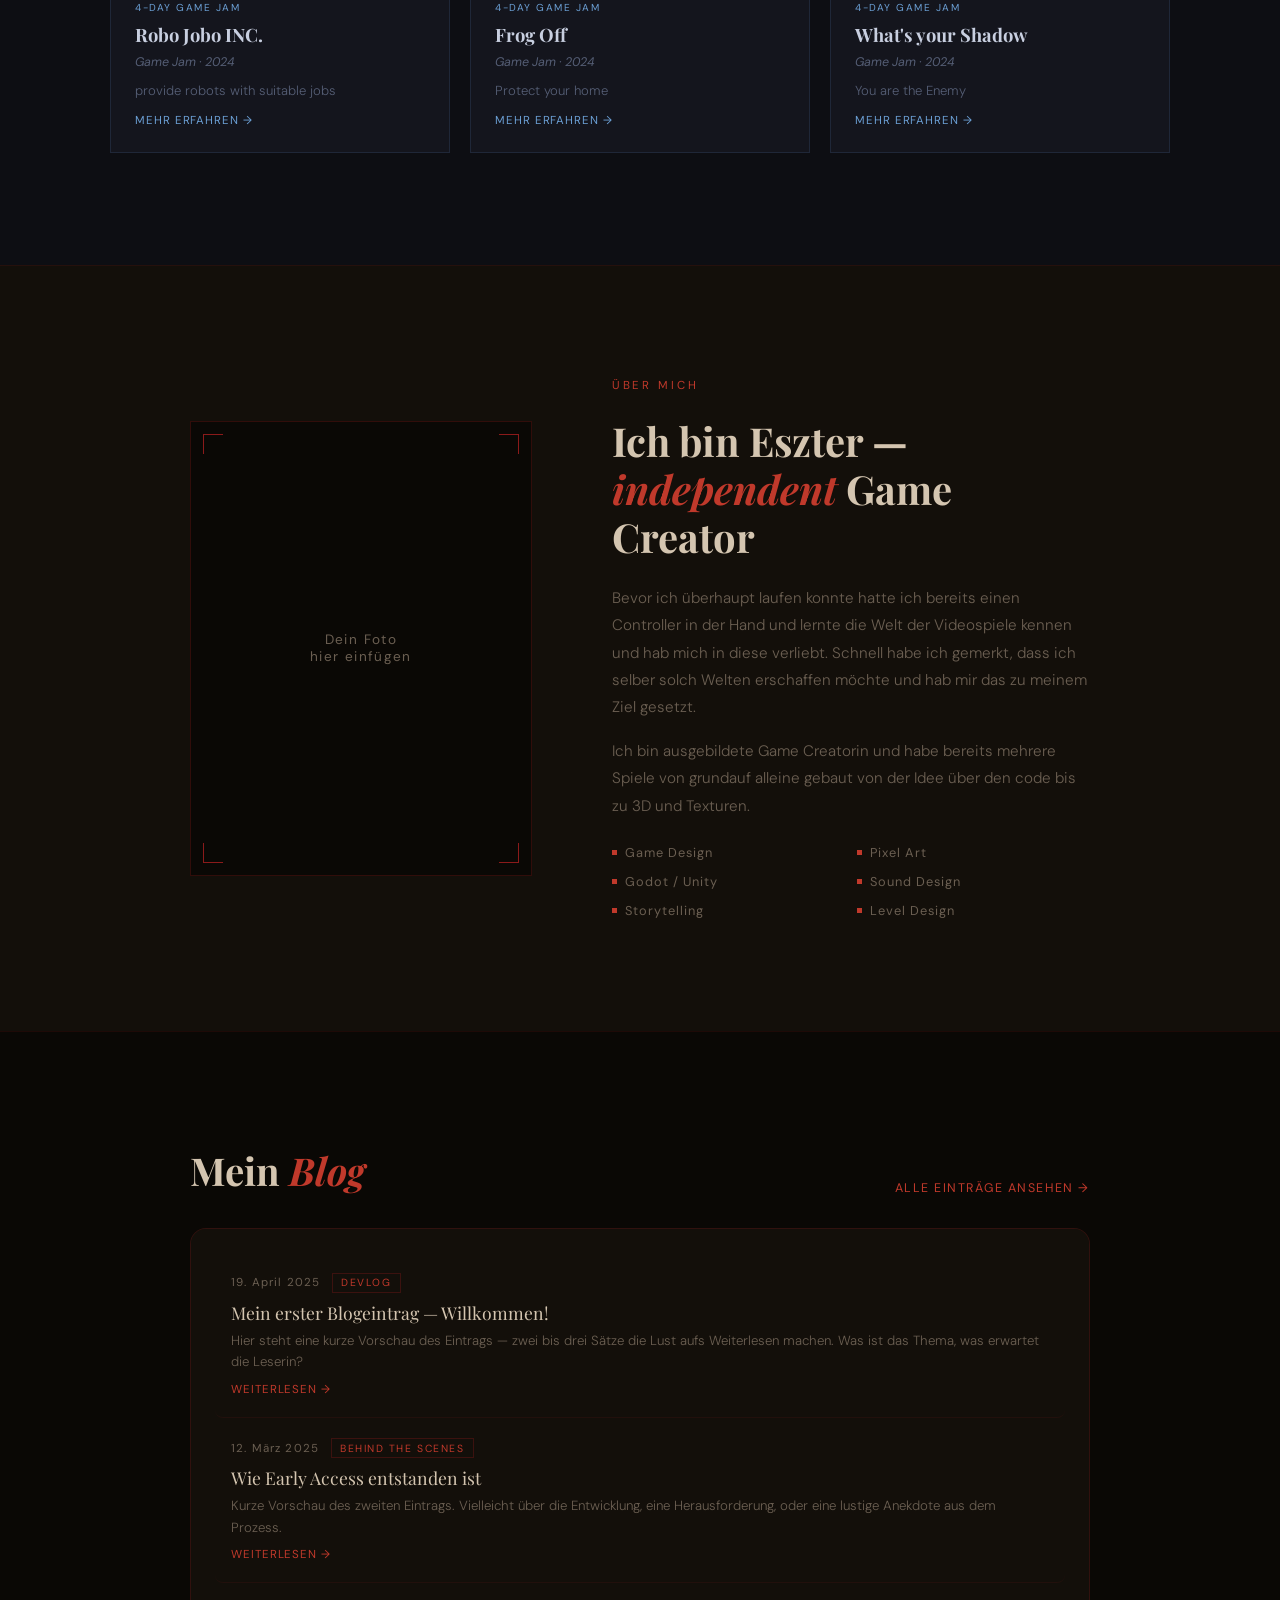
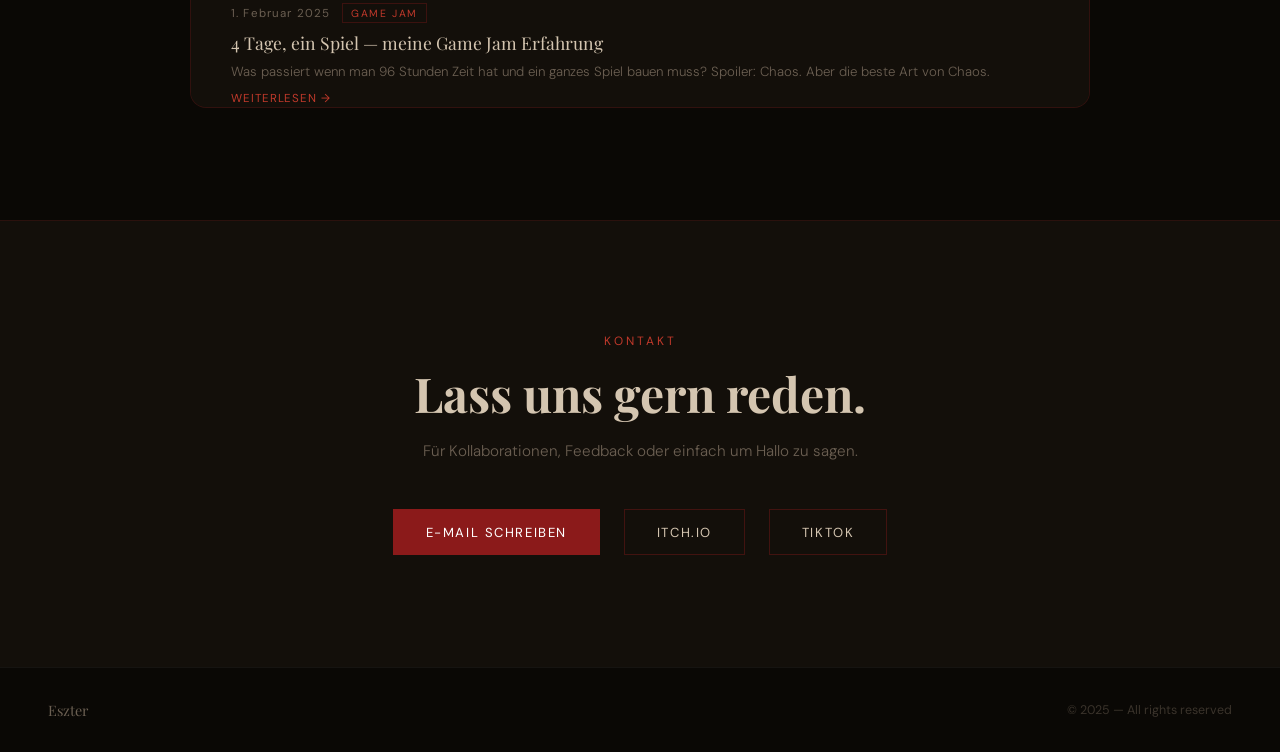
==== commit ad99edaa: "Update index.html" ====
--- a/index.html
+++ b/index.html
@@ -49,8 +49,6 @@
     .horror-side .side-label::after { content:''; flex:1; height:1px; background: rgba(139,26,26,0.3); }
     .cozy-side .side-label { color: var(--cozy-accent); }
     .cozy-side .side-label::after { content:''; flex:1; height:1px; background: rgba(196,122,58,0.3); }
-
-    /* ── CARD ── */
     .game-card { border: 1px solid rgba(139,26,26,0.22); margin-bottom: 1.25rem; cursor: pointer; transition: border-color 0.3s, transform 0.2s; position: relative; overflow: hidden; display: block; text-decoration: none; }
     .game-card:hover { border-color: var(--horror-accent); transform: translateY(-2px); }
     .card-body { padding: 1.25rem 1.5rem 1.5rem; }
@@ -69,71 +67,25 @@
     .cozy-side .game-desc { color: var(--cozy-muted); }
     .cozy-side .tag { border-color: rgba(196,122,58,0.35); color: var(--cozy-muted); }
     .cozy-side .card-arrow { color: var(--cozy-accent2); }
-
-    /* ── VIDEO / THUMB BEREICH ── */
-    .card-media {
-      width: 100%;
-      aspect-ratio: 16/7;
-      position: relative;
-      overflow: hidden;
-      background: #000;
-    }
-    .card-media img {
-      width: 100%; height: 100%;
-      object-fit: cover;
-      display: block;
-      transition: transform 0.4s;
-    }
+    .card-media { width: 100%; aspect-ratio: 16/7; position: relative; overflow: hidden; background: #000; }
+    .card-media img { width: 100%; height: 100%; object-fit: cover; display: block; transition: transform 0.4s; }
     .game-card:hover .card-media img { transform: scale(1.03); }
-    .card-media-overlay {
-      position: absolute; inset: 0;
-      background: linear-gradient(to top, rgba(19,15,10,0.55) 0%, transparent 60%);
-      pointer-events: none;
-    }
-    .card-media video {
-      width: 100%; height: 100%;
-      object-fit: cover;
-      display: none;
-    }
-    .card-media.playing img,
-    .card-media.playing .card-media-overlay { display: none; }
+    .card-media-overlay { position: absolute; inset: 0; background: linear-gradient(to top, rgba(19,15,10,0.55) 0%, transparent 60%); pointer-events: none; }
+    .card-media video { width: 100%; height: 100%; object-fit: cover; display: none; }
+    .card-media.playing img, .card-media.playing .card-media-overlay { display: none; }
     .card-media.playing video { display: block; }
     .card-media.playing .play-btn { display: none; }
-
-    /* Play Button */
-    .play-btn {
-      position: absolute;
-      top: 50%; left: 50%;
-      transform: translate(-50%, -50%);
-      width: 48px; height: 48px;
-      border-radius: 50%;
-      background: rgba(0,0,0,0.55);
-      border: 2px solid rgba(255,255,255,0.7);
-      display: flex; align-items: center; justify-content: center;
-      cursor: pointer;
-      transition: background 0.2s, transform 0.2s;
-      z-index: 10;
-    }
+    .play-btn { position: absolute; top: 50%; left: 50%; transform: translate(-50%, -50%); width: 48px; height: 48px; border-radius: 50%; background: rgba(0,0,0,0.55); border: 2px solid rgba(255,255,255,0.7); display: flex; align-items: center; justify-content: center; cursor: pointer; transition: background 0.2s, transform 0.2s; z-index: 10; }
     .play-btn:hover { background: rgba(0,0,0,0.8); transform: translate(-50%, -50%) scale(1.1); }
     .play-btn svg { width: 18px; height: 18px; fill: #fff; margin-left: 3px; }
-
-    /* Placeholder wenn kein Bild/Video */
-    .card-placeholder {
-      width: 100%; aspect-ratio: 16/7;
-      display: flex; align-items: center; justify-content: center;
-      font-size: 0.72rem; letter-spacing: 0.1em; padding: 1rem; text-align: center;
-    }
+    .card-placeholder { width: 100%; aspect-ratio: 16/7; display: flex; align-items: center; justify-content: center; font-size: 0.72rem; letter-spacing: 0.1em; padding: 1rem; text-align: center; }
     .horror-side .card-placeholder { background: rgba(139,26,26,0.07); border-bottom: 1px solid rgba(139,26,26,0.15); color: var(--horror-muted); }
     .cozy-side .card-placeholder { background: rgba(196,122,58,0.07); border-bottom: 1px solid rgba(196,122,58,0.15); color: var(--cozy-muted); }
-
-    /* ── JAM ── */
     #gamejam { padding: 7rem 2rem; background: var(--jam-bg); border-top: 1px solid rgba(74,111,165,0.15); }
     .gamejam-inner { max-width: 1060px; margin: 0 auto; }
     .jam-grid { display: grid; grid-template-columns: repeat(3, 1fr); gap: 1.25rem; margin-top: 3.5rem; }
     .jam-card { border: 1px solid rgba(74,111,165,0.2); background: var(--jam-surface); overflow: hidden; cursor: pointer; transition: border-color 0.3s, transform 0.2s; text-decoration: none; display: block; }
     .jam-card:hover { border-color: var(--jam-accent); transform: translateY(-2px); }
-
-    /* Jam media */
     .jam-media { width: 100%; aspect-ratio: 16/9; position: relative; overflow: hidden; background: #000; }
     .jam-media img { width: 100%; height: 100%; object-fit: cover; display: block; transition: transform 0.4s; }
     .jam-card:hover .jam-media img { transform: scale(1.03); }
@@ -142,15 +94,12 @@
     .jam-media.playing video { display: block; }
     .jam-media.playing .play-btn { display: none; }
     .jam-placeholder { width: 100%; aspect-ratio: 16/9; background: rgba(74,111,165,0.08); display: flex; align-items: center; justify-content: center; font-size: 0.72rem; color: var(--jam-muted); letter-spacing: 0.1em; padding: 1rem; text-align: center; }
-
     .jam-card-body { padding: 1.25rem 1.5rem 1.5rem; }
     .jam-badge { font-size: 0.63rem; letter-spacing: 0.15em; text-transform: uppercase; color: var(--jam-accent2); margin-bottom: 0.5rem; display: block; }
     .jam-title { font-family: 'Playfair Display', serif; font-size: 1.15rem; color: var(--jam-text); margin-bottom: 0.4rem; }
     .jam-event { font-size: 0.78rem; color: var(--jam-muted); font-style: italic; margin-bottom: 0.65rem; }
     .jam-desc { font-size: 0.82rem; color: var(--jam-muted); line-height: 1.6; font-weight: 300; }
     .jam-arrow { font-size: 0.72rem; color: var(--jam-accent2); margin-top: 0.75rem; display: block; letter-spacing: 0.08em; text-transform: uppercase; }
-
-    /* ── ABOUT ── */
     #about { padding: 7rem 2rem; background: var(--horror-surface); display: flex; justify-content: center; border-top: 1px solid rgba(139,26,26,0.15); }
     .about-inner { max-width: 900px; display: grid; grid-template-columns: 1fr 1.4fr; gap: 5rem; align-items: center; }
     .about-label { font-size: 0.72rem; letter-spacing: 0.25em; text-transform: uppercase; color: var(--horror-accent2); margin-bottom: 1.5rem; }
@@ -169,8 +118,74 @@
     .about-corner.bl { bottom: 12px; left: 12px; border-width: 0 0 1px 1px; }
     .about-corner.br { bottom: 12px; right: 12px; border-width: 0 1px 1px 0; }
 
+    /* ── BLOG PREVIEW ── */
+    #blog-preview {
+      padding: 7rem 2rem;
+      background: var(--horror-bg);
+      border-top: 1px solid rgba(139,26,26,0.15);
+    }
+    .blog-preview-inner {
+      max-width: 900px;
+      margin: 0 auto;
+    }
+    .blog-preview-header {
+      display: flex;
+      justify-content: space-between;
+      align-items: flex-end;
+      margin-bottom: 2rem;
+    }
+    .blog-preview-header h2 {
+      font-family: 'Playfair Display', serif;
+      font-size: clamp(1.8rem, 3vw, 2.5rem);
+      color: var(--horror-text);
+    }
+    .blog-preview-header h2 em { font-style: italic; color: var(--horror-accent2); }
+    .blog-all-link {
+      font-size: 0.78rem;
+      letter-spacing: 0.12em;
+      text-transform: uppercase;
+      color: var(--horror-accent2);
+      text-decoration: none;
+      white-space: nowrap;
+      margin-left: 1rem;
+    }
+    .blog-all-link:hover { text-decoration: underline; }
+
+    /* Scrollbare Box */
+    .blog-scroll-box {
+      border: 1px solid rgba(139,26,26,0.25);
+      border-radius: 16px;
+      padding: 1.5rem;
+      max-height: 480px;
+      overflow-y: auto;
+      background: var(--horror-surface);
+      scrollbar-width: thin;
+      scrollbar-color: rgba(139,26,26,0.4) transparent;
+    }
+    .blog-scroll-box::-webkit-scrollbar { width: 5px; }
+    .blog-scroll-box::-webkit-scrollbar-track { background: transparent; }
+    .blog-scroll-box::-webkit-scrollbar-thumb { background: rgba(139,26,26,0.4); border-radius: 99px; }
+
+    /* Blog Eintrags-Vorschau */
+    .blog-preview-entry {
+      display: block;
+      text-decoration: none;
+      padding: 1.25rem 1rem;
+      border-bottom: 1px solid rgba(139,26,26,0.12);
+      transition: background 0.2s;
+      border-radius: 8px;
+    }
+    .blog-preview-entry:last-child { border-bottom: none; }
+    .blog-preview-entry:hover { background: rgba(139,26,26,0.07); }
+    .blog-entry-meta { display: flex; align-items: center; gap: 0.75rem; margin-bottom: 0.5rem; }
+    .blog-entry-date { font-size: 0.72rem; color: var(--horror-muted); letter-spacing: 0.1em; }
+    .blog-entry-cat { font-size: 0.65rem; letter-spacing: 0.15em; text-transform: uppercase; padding: 0.15rem 0.5rem; border: 1px solid rgba(139,26,26,0.35); color: var(--horror-accent2); }
+    .blog-entry-title { font-family: 'Playfair Display', serif; font-size: 1.1rem; color: var(--horror-text); margin-bottom: 0.4rem; }
+    .blog-entry-excerpt { font-size: 0.83rem; color: var(--horror-muted); line-height: 1.6; font-weight: 300; }
+    .blog-entry-read { font-size: 0.72rem; color: var(--horror-accent2); margin-top: 0.6rem; display: block; letter-spacing: 0.08em; text-transform: uppercase; }
+
     /* ── CONTACT ── */
-    #contact { padding: 7rem 2rem; background: var(--horror-bg); text-align: center; border-top: 1px solid rgba(139,26,26,0.2); }
+    #contact { padding: 7rem 2rem; background: var(--horror-surface); text-align: center; border-top: 1px solid rgba(139,26,26,0.2); }
     .contact-sub { color: var(--horror-muted); font-size: 0.95rem; margin-bottom: 3rem; font-weight: 300; }
     .contact-links { display: flex; gap: 1.5rem; justify-content: center; flex-wrap: wrap; }
     .contact-link { padding: 0.85rem 2rem; border: 1px solid rgba(139,26,26,0.4); color: var(--horror-text); text-decoration: none; font-size: 0.82rem; letter-spacing: 0.12em; text-transform: uppercase; transition: all 0.3s; }
@@ -197,6 +212,7 @@
       <a href="#games">Games</a>
       <a href="#gamejam">Game Jams</a>
       <a href="#about">Über mich</a>
+      <a href="#blog-preview">Blog</a>
       <a href="#contact">Kontakt</a>
     </div>
   </nav>
@@ -220,17 +236,12 @@
       <h2 class="section-title" style="color:var(--horror-text)">Zwei Welten. Eine Entwicklerin.</h2>
     </div>
     <div class="split-wrapper">
-
-      <!-- HORROR -->
       <div class="horror-side">
         <p class="side-label">Horror &amp; Atmospheric</p>
-
-        <!-- EARLY ACCESS-->
         <a class="game-card" href="games/horror1.html">
           <div class="card-media">
-            <img src="img/EarlyAccessthumb.png" alt="Early Access"> 
+            <img src="img/EarlyAccessthumb.png" alt="Early Access">
             <!-- <video src="img/horror1.mp4" loop playsinline muted></video> -->
-            <div style="width:100%;height:100%;display:flex;align-items:center;justify-content:center;font-size:0.72rem;color:var(--horror-muted);letter-spacing:0.1em;padding:1rem;text-align:center;">Bild + Video einfügen:<br>img/horror1.jpg &amp; img/horror1.mp4</div>
             <div class="card-media-overlay"></div>
             <button class="play-btn" aria-label="Video abspielen">
               <svg viewBox="0 0 24 24"><polygon points="5,3 19,12 5,21"/></svg>
@@ -246,17 +257,10 @@
             <span class="card-arrow">Mehr erfahren →</span>
           </div>
         </a>
-
-        <!-- sHELLS Market -->
         <a class="game-card" href="games/horror2.html">
           <div class="card-media">
-            <!-- <img src="img/horror2.jpg" alt="sHELLS Market"> -->
-            <!-- <video src="img/horror2.mp4" loop playsinline muted></video> -->
-            <div style="width:100%;height:100%;display:flex;align-items:center;justify-content:center;font-size:0.72rem;color:var(--horror-muted);letter-spacing:0.1em;padding:1rem;text-align:center;">Bild + Video einfügen:<br>img/horror2.jpg &amp; img/horror2.mp4</div>
+            <div style="width:100%;height:100%;display:flex;align-items:center;justify-content:center;font-size:0.72rem;color:var(--horror-muted);letter-spacing:0.1em;padding:1rem;text-align:center;">img/horror2.jpg</div>
             <div class="card-media-overlay"></div>
-            <!-- hier Pfeile löschen wenn video da <button class="play-btn" aria-label="Video abspielen">
-              <svg viewBox="0 0 24 24"><polygon points="5,3 19,12 5,21"/></svg>
-            </button>-->
           </div>
           <div class="card-body">
             <div class="card-top">
@@ -270,16 +274,12 @@
         </a>
       </div>
 
-      <!-- COZY -->
       <div class="cozy-side">
         <p class="side-label">Cozy &amp; Wholesome</p>
-
-        <!-- Boxventure -->
         <a class="game-card" href="games/boxventure.html">
           <div class="card-media">
             <img src="img/boxventure.png" alt="Boxventure">
             <video src="img/BoxventureHoverVideo.mp4" loop playsinline muted></video>
-            <div style="width:100%;height:100%;display:flex;align-items:center;justify-content:center;font-size:0.72rem;color:var(--cozy-muted);letter-spacing:0.1em;padding:1rem;text-align:center;background:rgba(196,122,58,0.07);">Bild + Video einfügen:<br>img/boxventure.jpg &amp; img/boxventure.mp4</div>
             <div class="card-media-overlay"></div>
             <button class="play-btn" aria-label="Video abspielen">
               <svg viewBox="0 0 24 24"><polygon points="5,3 19,12 5,21"/></svg>
@@ -292,13 +292,9 @@
             <span class="card-arrow">Mehr erfahren →</span>
           </div>
         </a>
-
-        <!-- SPIRITS -->
         <a class="game-card" href="games/spirits.html">
           <div class="card-media">
             <img src="img/SpiritsThumb.png" alt="SPIRITS">
-            <!-- <video src="img/spirits.mp4" loop playsinline muted></video> -->
-            <div style="width:100%;height:100%;display:flex;align-items:center;justify-content:center;font-size:0.72rem;color:var(--cozy-muted);letter-spacing:0.1em;padding:1rem;text-align:center;background:rgba(196,122,58,0.07);">Bild + Video einfügen:<br>img/spirits.jpg &amp; img/spirits.mp4</div>
             <div class="card-media-overlay"></div>
             <button class="play-btn" aria-label="Video abspielen">
               <svg viewBox="0 0 24 24"><polygon points="5,3 19,12 5,21"/></svg>
@@ -311,12 +307,9 @@
             <span class="card-arrow">Mehr erfahren →</span>
           </div>
         </a>
-
-        <!-- Yura -->
         <a class="game-card" href="games/yura.html">
           <div class="card-media">
             <img src="img/YuraThumb.png" alt="Yura and the Fallen Star">
-            <div style="width:100%;height:100%;display:flex;align-items:center;justify-content:center;font-size:0.72rem;color:var(--cozy-muted);letter-spacing:0.1em;padding:1rem;text-align:center;background:rgba(196,122,58,0.07);">Bild + Video einfügen:<br>img/yura.jpg &amp; img/yura.mp4</div>
             <div class="card-media-overlay"></div>
           </div>
           <div class="card-body">
@@ -327,11 +320,9 @@
           </div>
         </a>
       </div>
-
     </div>
   </section>
 
-  <!-- GAME JAMS -->
   <section id="gamejam">
     <div class="gamejam-inner">
       <div style="text-align:center">
@@ -340,12 +331,10 @@
         <p style="color:var(--jam-muted);font-size:0.92rem;font-weight:300">Diese Spiele entstanden innerhalb von 4 Tagen.</p>
       </div>
       <div class="jam-grid">
-
         <a class="jam-card" href="games/robojobo.html">
           <div class="jam-media">
             <img src="img/RoboThumb.png" alt="Robo Jobo INC.">
             <!-- <video src="img/robojobo.mp4" loop playsinline muted></video> -->
-            <div class="jam-placeholder">Bild + Video:<br>img/robojobo.jpg &amp; .mp4</div>
             <button class="play-btn" aria-label="Video abspielen">
               <svg viewBox="0 0 24 24"><polygon points="5,3 19,12 5,21"/></svg>
             </button>
@@ -358,12 +347,10 @@
             <span class="jam-arrow">Mehr erfahren →</span>
           </div>
         </a>
-
         <a class="jam-card" href="games/frogoff.html">
           <div class="jam-media">
             <img src="img/Frogthumb.png" alt="Frog Off">
             <video src="img/FrogClips.mp4" loop playsinline muted></video>
-            <div class="jam-placeholder">Bild + Video:<br>img/frogoff.jpg &amp; .mp4</div>
             <button class="play-btn" aria-label="Video abspielen">
               <svg viewBox="0 0 24 24"><polygon points="5,3 19,12 5,21"/></svg>
             </button>
@@ -376,12 +363,10 @@
             <span class="jam-arrow">Mehr erfahren →</span>
           </div>
         </a>
-
         <a class="jam-card" href="games/shadow.html">
           <div class="jam-media">
             <img src="img/ShadowThumb.png" alt="What's your Shadow">
             <!-- <video src="img/shadow.mp4" loop playsinline muted></video> -->
-            <div class="jam-placeholder">Bild + Video:<br>img/shadow.jpg &amp; .mp4</div>
             <button class="play-btn" aria-label="Video abspielen">
               <svg viewBox="0 0 24 24"><polygon points="5,3 19,12 5,21"/></svg>
             </button>
@@ -394,12 +379,10 @@
             <span class="jam-arrow">Mehr erfahren →</span>
           </div>
         </a>
-
       </div>
     </div>
   </section>
 
-  <!-- ABOUT -->
   <section id="about">
     <div class="about-inner">
       <div class="about-visual">
@@ -424,7 +407,61 @@
     </div>
   </section>
 
-  <!-- CONTACT -->
+  <!-- BLOG PREVIEW -->
+  <section id="blog-preview">
+    <div class="blog-preview-inner">
+      <div class="blog-preview-header">
+        <h2>Mein <em>Blog</em></h2>
+        <a href="blog/index.html" class="blog-all-link">Alle Einträge ansehen →</a>
+      </div>
+
+      <div class="blog-scroll-box">
+
+        <!--
+          NEUEN EINTRAG HINZUFÜGEN:
+          Kopiere einen blog-preview-entry Block und passe diese Felder an:
+          - href:               Pfad zur Blogseite  (z.B. blog/devlog-2.html)
+          - .blog-entry-date:   Datum
+          - .blog-entry-cat:    Kategorie (z.B. Devlog, Behind the Scenes, Game Jam...)
+          - .blog-entry-title:  Titel des Eintrags
+          - .blog-entry-excerpt: Kurze Vorschau (2-3 Sätze)
+          Neueste Einträge OBEN einfügen!
+        -->
+
+        <a class="blog-preview-entry" href="blog/eintrag-1.html">
+          <div class="blog-entry-meta">
+            <span class="blog-entry-date">19. April 2025</span>
+            <span class="blog-entry-cat">Devlog</span>
+          </div>
+          <div class="blog-entry-title">Mein erster Blogeintrag — Willkommen!</div>
+          <div class="blog-entry-excerpt">Hier steht eine kurze Vorschau des Eintrags — zwei bis drei Sätze die Lust aufs Weiterlesen machen. Was ist das Thema, was erwartet die Leserin?</div>
+          <span class="blog-entry-read">Weiterlesen →</span>
+        </a>
+
+        <a class="blog-preview-entry" href="blog/eintrag-2.html">
+          <div class="blog-entry-meta">
+            <span class="blog-entry-date">12. März 2025</span>
+            <span class="blog-entry-cat">Behind the Scenes</span>
+          </div>
+          <div class="blog-entry-title">Wie Early Access entstanden ist</div>
+          <div class="blog-entry-excerpt">Kurze Vorschau des zweiten Eintrags. Vielleicht über die Entwicklung, eine Herausforderung, oder eine lustige Anekdote aus dem Prozess.</div>
+          <span class="blog-entry-read">Weiterlesen →</span>
+        </a>
+
+        <a class="blog-preview-entry" href="blog/eintrag-3.html">
+          <div class="blog-entry-meta">
+            <span class="blog-entry-date">1. Februar 2025</span>
+            <span class="blog-entry-cat">Game Jam</span>
+          </div>
+          <div class="blog-entry-title">4 Tage, ein Spiel — meine Game Jam Erfahrung</div>
+          <div class="blog-entry-excerpt">Was passiert wenn man 96 Stunden Zeit hat und ein ganzes Spiel bauen muss? Spoiler: Chaos. Aber die beste Art von Chaos.</div>
+          <span class="blog-entry-read">Weiterlesen →</span>
+        </a>
+
+      </div>
+    </div>
+  </section>
+
   <section id="contact">
     <div style="text-align:center">
       <p class="section-eyebrow" style="color:var(--horror-accent2)">Kontakt</p>
@@ -448,17 +485,13 @@
       btn.addEventListener('click', function(e) {
         e.preventDefault();
         e.stopPropagation();
-
         const media = this.closest('.card-media, .jam-media');
         const video = media.querySelector('video');
-
-        if (!video) return; // kein Video vorhanden
-
+        if (!video) return;
         if (media.classList.contains('playing')) {
           video.pause();
           media.classList.remove('playing');
         } else {
-          // Alle anderen Videos stoppen
           document.querySelectorAll('.card-media.playing, .jam-media.playing').forEach(m => {
             m.querySelector('video').pause();
             m.classList.remove('playing');
@@ -468,8 +501,6 @@
         }
       });
     });
-
-    // Video gestoppt wenn es zu Ende ist
     document.querySelectorAll('video').forEach(v => {
       v.addEventListener('ended', () => {
         v.closest('.card-media, .jam-media').classList.remove('playing');
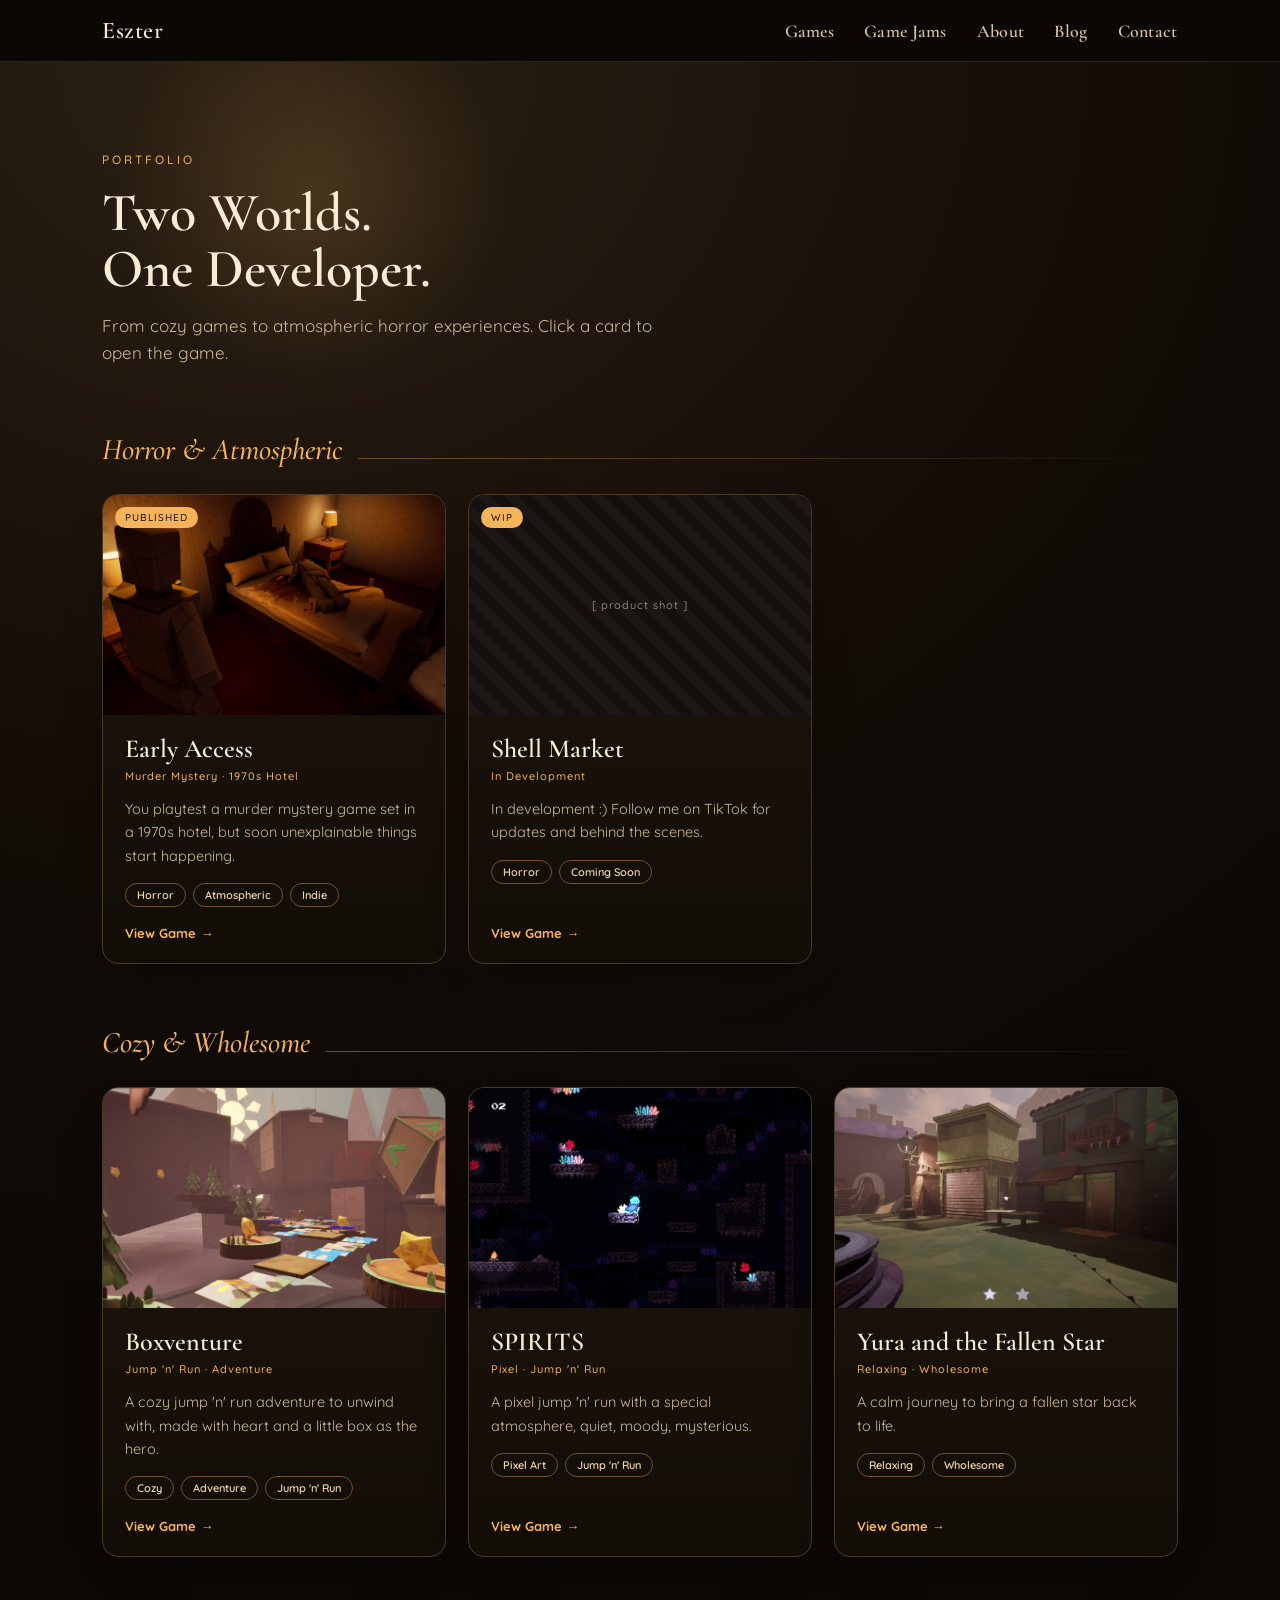
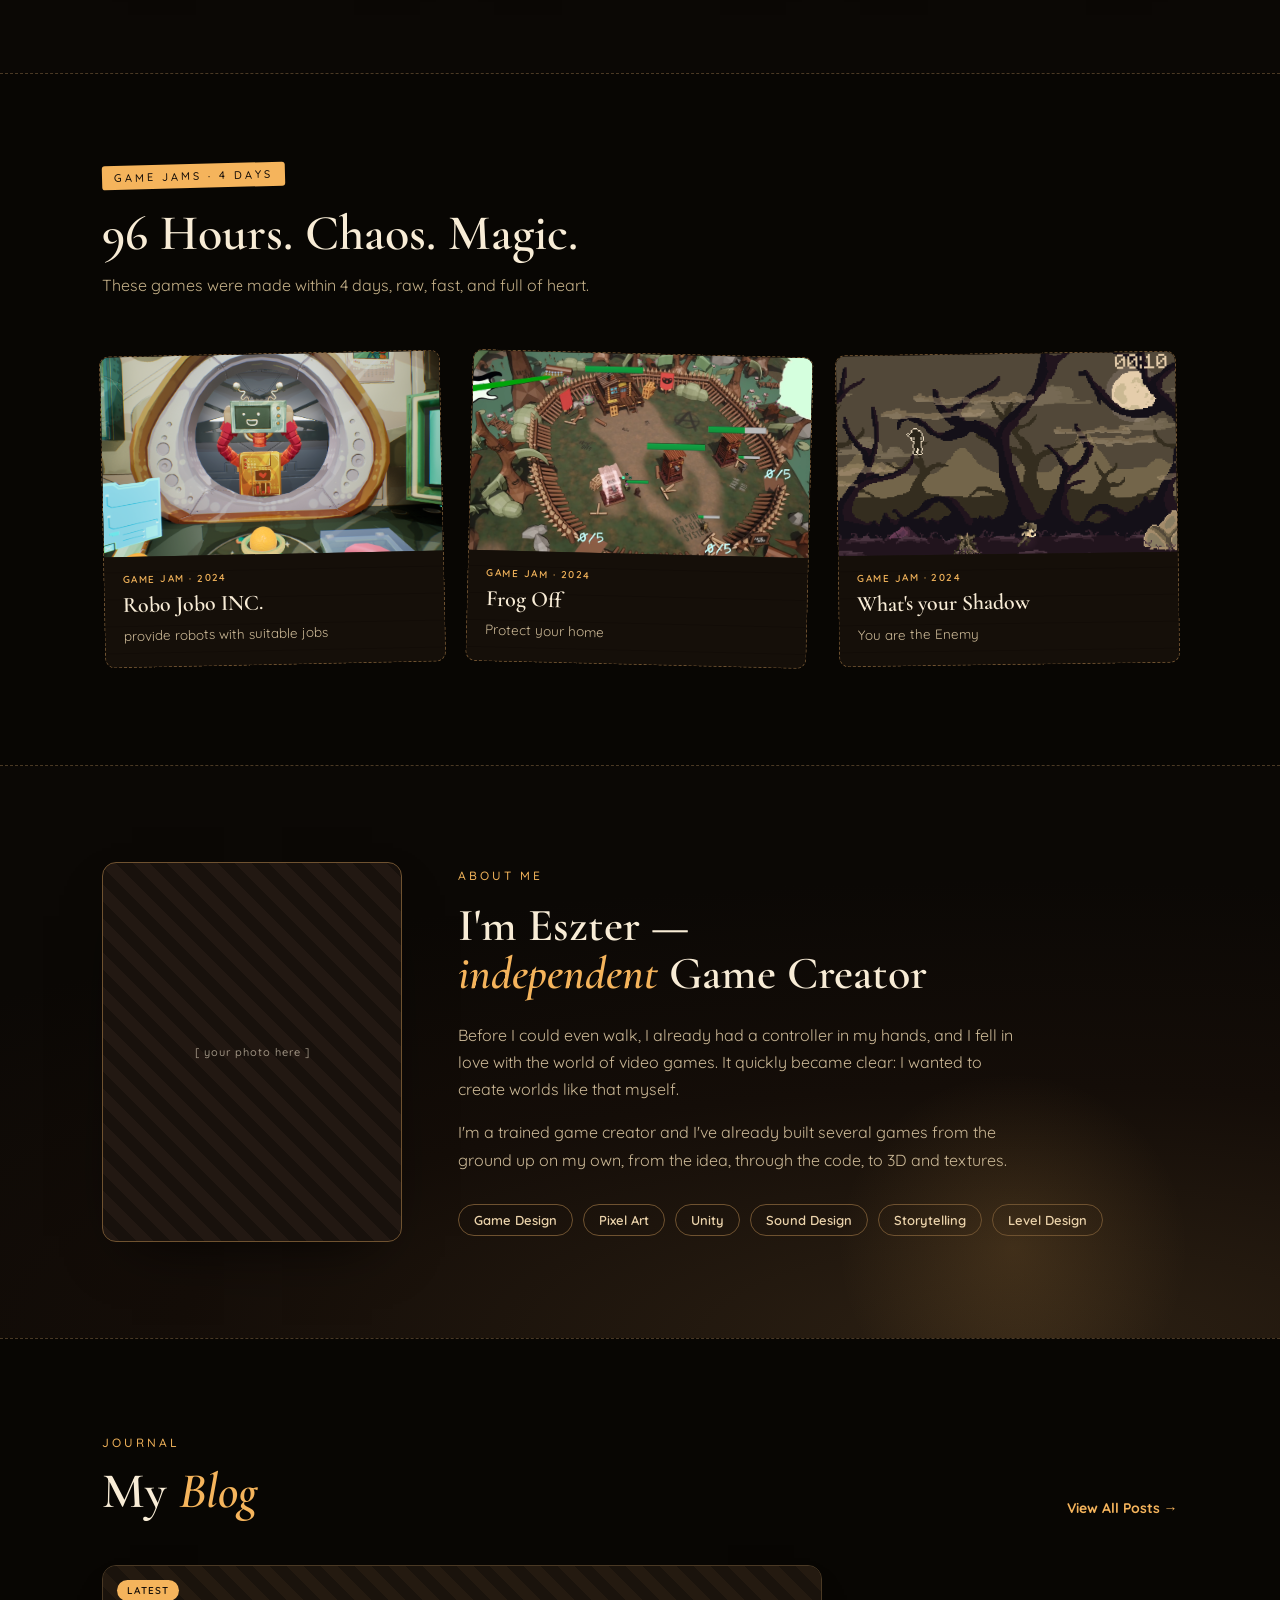
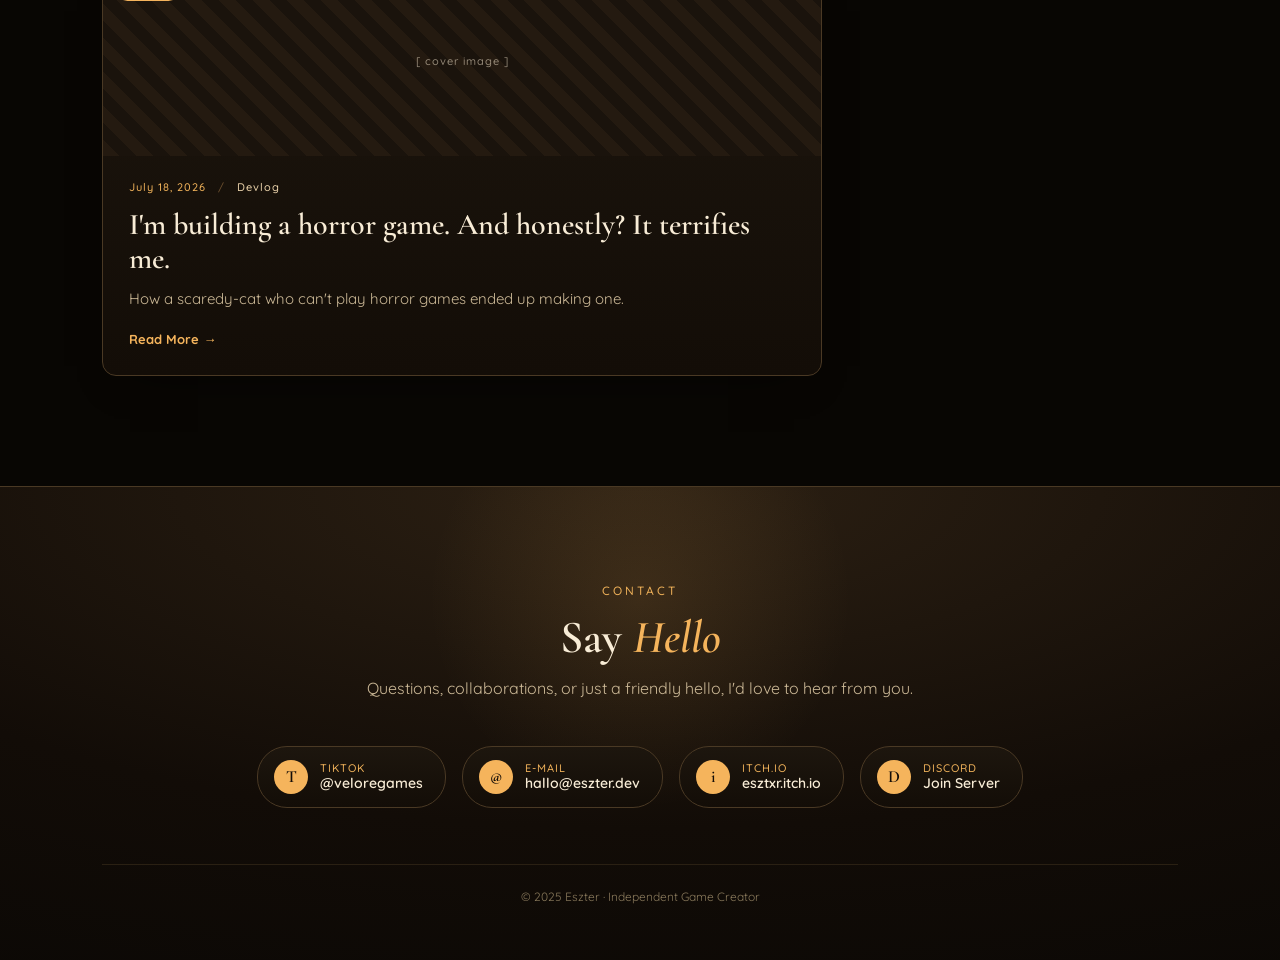
==== commit 49417641: "Eszter — Game Creator portfolio Personal portfolio site: games, game jams, blog and about." ====
--- a/index.html
+++ b/index.html
@@ -1,511 +1,342 @@
 <!DOCTYPE html>
-<html lang="de">
+<html lang="en">
 <head>
-  <meta charset="UTF-8" />
-  <meta name="viewport" content="width=device-width, initial-scale=1.0" />
-  <title>Eszter — Game Creator</title>
-  <link href="https://fonts.googleapis.com/css2?family=Playfair+Display:ital,wght@0,400;0,700;1,400&family=DM+Sans:wght@300;400;500&display=swap" rel="stylesheet" />
-  <style>
-    *, *::before, *::after { box-sizing: border-box; margin: 0; padding: 0; }
-    :root {
-      --horror-bg: #0a0805; --horror-surface: #130f0a; --horror-accent: #8b1a1a;
-      --horror-accent2: #c0392b; --horror-text: #d4c5b0; --horror-muted: #6b5f52;
-      --cozy-bg: #faf6ef; --cozy-surface: #f0e8da; --cozy-accent: #c47a3a;
-      --cozy-accent2: #e8955a; --cozy-text: #2e2318; --cozy-muted: #8a7060;
-      --jam-bg: #0d0e13; --jam-surface: #14151d; --jam-accent: #4a6fa5;
-      --jam-accent2: #6b9fd4; --jam-text: #c8cfe0; --jam-muted: #555e75;
-    }
-    html { scroll-behavior: smooth; }
-    body { font-family: 'DM Sans', sans-serif; background: var(--horror-bg); color: var(--horror-text); overflow-x: hidden; }
-    nav { position: fixed; top: 0; left: 0; right: 0; z-index: 100; display: flex; justify-content: space-between; align-items: center; padding: 1.25rem 3rem; background: rgba(10,8,5,0.85); backdrop-filter: blur(8px); border-bottom: 1px solid rgba(139,26,26,0.2); }
-    .nav-logo { font-family: 'Playfair Display', serif; font-size: 1.2rem; letter-spacing: 0.05em; color: var(--horror-text); text-decoration: none; }
-    .nav-links { display: flex; gap: 2rem; }
-    .nav-links a { color: var(--horror-muted); text-decoration: none; font-size: 0.9rem; letter-spacing: 0.08em; text-transform: uppercase; transition: color 0.3s; }
-    .nav-links a:hover { color: var(--horror-text); }
-    .hero { min-height: 100vh; display: flex; align-items: center; justify-content: center; position: relative; overflow: hidden; padding: 6rem 2rem 4rem; }
-    .hero-bg { position: absolute; inset: 0; background: radial-gradient(ellipse at 20% 50%, rgba(139,26,26,0.08) 0%, transparent 60%); }
-    .hero-grid { position: absolute; inset: 0; opacity: 0.04; background-image: linear-gradient(rgba(139,26,26,0.8) 1px, transparent 1px), linear-gradient(90deg, rgba(139,26,26,0.8) 1px, transparent 1px); background-size: 60px 60px; }
-    .hero-content { position: relative; text-align: center; max-width: 760px; }
-    .hero-eyebrow { font-size: 0.78rem; letter-spacing: 0.25em; text-transform: uppercase; color: var(--horror-accent2); margin-bottom: 1.5rem; }
-    .hero-title { font-family: 'Playfair Display', serif; font-size: clamp(3rem, 8vw, 6rem); line-height: 1.05; color: var(--horror-text); margin-bottom: 1.5rem; }
-    .hero-title em { font-style: italic; color: var(--horror-accent2); }
-    .hero-sub { font-size: 1.1rem; color: var(--horror-muted); line-height: 1.7; max-width: 480px; margin: 0 auto 2.5rem; font-weight: 300; }
-    .hero-cta { display: inline-block; padding: 0.9rem 2.2rem; border: 1px solid var(--horror-accent); color: var(--horror-text); text-decoration: none; letter-spacing: 0.1em; text-transform: uppercase; font-size: 0.82rem; transition: background 0.3s, color 0.3s; }
-    .hero-cta:hover { background: var(--horror-accent); color: #fff; }
-    .scroll-hint { position: absolute; bottom: 2rem; left: 50%; transform: translateX(-50%); display: flex; flex-direction: column; align-items: center; gap: 0.5rem; color: var(--horror-muted); font-size: 0.75rem; letter-spacing: 0.15em; text-transform: uppercase; }
-    .scroll-line { width: 1px; height: 40px; background: linear-gradient(to bottom, var(--horror-accent), transparent); animation: sa 1.8s ease-in-out infinite; }
-    @keyframes sa { 0%,100%{opacity:0;transform:scaleY(0.5) translateY(-10px)} 50%{opacity:1;transform:scaleY(1) translateY(0)} }
-    .section-eyebrow { font-size: 0.75rem; letter-spacing: 0.25em; text-transform: uppercase; margin-bottom: 0.75rem; }
-    .section-title { font-family: 'Playfair Display', serif; font-size: clamp(2rem, 4vw, 3rem); }
-    #games { padding: 6rem 0; }
-    .games-intro { text-align: center; padding: 0 2rem; margin-bottom: 5rem; }
-    .split-wrapper { display: grid; grid-template-columns: 1fr 1fr; }
-    .horror-side { background: var(--horror-surface); padding: 4rem 3rem; border-right: 1px solid rgba(139,26,26,0.3); position: relative; overflow: hidden; }
-    .horror-side::before { content: 'HORROR'; position: absolute; top: -0.5rem; right: -1rem; font-family: 'Playfair Display', serif; font-size: 8rem; font-weight: 700; color: rgba(139,26,26,0.05); letter-spacing: -0.05em; line-height: 1; pointer-events: none; }
-    .cozy-side { background: var(--cozy-surface); padding: 4rem 3rem; position: relative; overflow: hidden; }
-    .cozy-side::before { content: 'COZY'; position: absolute; top: -0.5rem; left: -1rem; font-family: 'Playfair Display', serif; font-size: 8rem; font-weight: 700; color: rgba(196,122,58,0.07); letter-spacing: -0.05em; line-height: 1; pointer-events: none; }
-    .side-label { font-size: 0.72rem; letter-spacing: 0.3em; text-transform: uppercase; margin-bottom: 2rem; display: flex; align-items: center; gap: 0.75rem; }
-    .horror-side .side-label { color: var(--horror-accent2); }
-    .horror-side .side-label::after { content:''; flex:1; height:1px; background: rgba(139,26,26,0.3); }
-    .cozy-side .side-label { color: var(--cozy-accent); }
-    .cozy-side .side-label::after { content:''; flex:1; height:1px; background: rgba(196,122,58,0.3); }
-    .game-card { border: 1px solid rgba(139,26,26,0.22); margin-bottom: 1.25rem; cursor: pointer; transition: border-color 0.3s, transform 0.2s; position: relative; overflow: hidden; display: block; text-decoration: none; }
-    .game-card:hover { border-color: var(--horror-accent); transform: translateY(-2px); }
-    .card-body { padding: 1.25rem 1.5rem 1.5rem; }
-    .card-top { display: flex; justify-content: space-between; align-items: flex-start; margin-bottom: 0.5rem; }
-    .game-title { font-family: 'Playfair Display', serif; font-size: 1.2rem; color: var(--horror-text); }
-    .game-badge-sm { font-size: 0.62rem; letter-spacing: 0.15em; text-transform: uppercase; padding: 0.2rem 0.55rem; border: 1px solid; flex-shrink: 0; margin-left: 0.75rem; margin-top: 0.25rem; }
-    .badge-early { border-color: var(--horror-accent2); color: var(--horror-accent2); }
-    .badge-dev { border-color: var(--horror-muted); color: var(--horror-muted); }
-    .game-desc { font-size: 0.84rem; color: var(--horror-muted); line-height: 1.6; font-weight: 300; margin-bottom: 0.75rem; }
-    .game-tags { display: flex; flex-wrap: wrap; gap: 0.35rem; }
-    .tag { font-size: 0.67rem; padding: 0.18rem 0.55rem; border: 1px solid rgba(139,26,26,0.35); color: var(--horror-muted); letter-spacing: 0.07em; text-transform: uppercase; }
-    .card-arrow { font-size: 0.72rem; color: var(--horror-accent2); margin-top: 0.75rem; display: block; letter-spacing: 0.08em; text-transform: uppercase; }
-    .cozy-side .game-card { border-color: rgba(196,122,58,0.22); }
-    .cozy-side .game-card:hover { border-color: var(--cozy-accent); }
-    .cozy-side .game-title { color: var(--cozy-text); }
-    .cozy-side .game-desc { color: var(--cozy-muted); }
-    .cozy-side .tag { border-color: rgba(196,122,58,0.35); color: var(--cozy-muted); }
-    .cozy-side .card-arrow { color: var(--cozy-accent2); }
-    .card-media { width: 100%; aspect-ratio: 16/7; position: relative; overflow: hidden; background: #000; }
-    .card-media img { width: 100%; height: 100%; object-fit: cover; display: block; transition: transform 0.4s; }
-    .game-card:hover .card-media img { transform: scale(1.03); }
-    .card-media-overlay { position: absolute; inset: 0; background: linear-gradient(to top, rgba(19,15,10,0.55) 0%, transparent 60%); pointer-events: none; }
-    .card-media video { width: 100%; height: 100%; object-fit: cover; display: none; }
-    .card-media.playing img, .card-media.playing .card-media-overlay { display: none; }
-    .card-media.playing video { display: block; }
-    .card-media.playing .play-btn { display: none; }
-    .play-btn { position: absolute; top: 50%; left: 50%; transform: translate(-50%, -50%); width: 48px; height: 48px; border-radius: 50%; background: rgba(0,0,0,0.55); border: 2px solid rgba(255,255,255,0.7); display: flex; align-items: center; justify-content: center; cursor: pointer; transition: background 0.2s, transform 0.2s; z-index: 10; }
-    .play-btn:hover { background: rgba(0,0,0,0.8); transform: translate(-50%, -50%) scale(1.1); }
-    .play-btn svg { width: 18px; height: 18px; fill: #fff; margin-left: 3px; }
-    .card-placeholder { width: 100%; aspect-ratio: 16/7; display: flex; align-items: center; justify-content: center; font-size: 0.72rem; letter-spacing: 0.1em; padding: 1rem; text-align: center; }
-    .horror-side .card-placeholder { background: rgba(139,26,26,0.07); border-bottom: 1px solid rgba(139,26,26,0.15); color: var(--horror-muted); }
-    .cozy-side .card-placeholder { background: rgba(196,122,58,0.07); border-bottom: 1px solid rgba(196,122,58,0.15); color: var(--cozy-muted); }
-    #gamejam { padding: 7rem 2rem; background: var(--jam-bg); border-top: 1px solid rgba(74,111,165,0.15); }
-    .gamejam-inner { max-width: 1060px; margin: 0 auto; }
-    .jam-grid { display: grid; grid-template-columns: repeat(3, 1fr); gap: 1.25rem; margin-top: 3.5rem; }
-    .jam-card { border: 1px solid rgba(74,111,165,0.2); background: var(--jam-surface); overflow: hidden; cursor: pointer; transition: border-color 0.3s, transform 0.2s; text-decoration: none; display: block; }
-    .jam-card:hover { border-color: var(--jam-accent); transform: translateY(-2px); }
-    .jam-media { width: 100%; aspect-ratio: 16/9; position: relative; overflow: hidden; background: #000; }
-    .jam-media img { width: 100%; height: 100%; object-fit: cover; display: block; transition: transform 0.4s; }
-    .jam-card:hover .jam-media img { transform: scale(1.03); }
-    .jam-media video { width: 100%; height: 100%; object-fit: cover; display: none; }
-    .jam-media.playing img { display: none; }
-    .jam-media.playing video { display: block; }
-    .jam-media.playing .play-btn { display: none; }
-    .jam-placeholder { width: 100%; aspect-ratio: 16/9; background: rgba(74,111,165,0.08); display: flex; align-items: center; justify-content: center; font-size: 0.72rem; color: var(--jam-muted); letter-spacing: 0.1em; padding: 1rem; text-align: center; }
-    .jam-card-body { padding: 1.25rem 1.5rem 1.5rem; }
-    .jam-badge { font-size: 0.63rem; letter-spacing: 0.15em; text-transform: uppercase; color: var(--jam-accent2); margin-bottom: 0.5rem; display: block; }
-    .jam-title { font-family: 'Playfair Display', serif; font-size: 1.15rem; color: var(--jam-text); margin-bottom: 0.4rem; }
-    .jam-event { font-size: 0.78rem; color: var(--jam-muted); font-style: italic; margin-bottom: 0.65rem; }
-    .jam-desc { font-size: 0.82rem; color: var(--jam-muted); line-height: 1.6; font-weight: 300; }
-    .jam-arrow { font-size: 0.72rem; color: var(--jam-accent2); margin-top: 0.75rem; display: block; letter-spacing: 0.08em; text-transform: uppercase; }
-    #about { padding: 7rem 2rem; background: var(--horror-surface); display: flex; justify-content: center; border-top: 1px solid rgba(139,26,26,0.15); }
-    .about-inner { max-width: 900px; display: grid; grid-template-columns: 1fr 1.4fr; gap: 5rem; align-items: center; }
-    .about-label { font-size: 0.72rem; letter-spacing: 0.25em; text-transform: uppercase; color: var(--horror-accent2); margin-bottom: 1.5rem; }
-    .about-title { font-family: 'Playfair Display', serif; font-size: 2.5rem; color: var(--horror-text); margin-bottom: 1.5rem; line-height: 1.2; }
-    .about-title em { font-style: italic; color: var(--horror-accent2); }
-    .about-text { color: var(--horror-muted); line-height: 1.8; font-size: 0.95rem; font-weight: 300; margin-bottom: 1rem; }
-    .skills-grid { display: grid; grid-template-columns: 1fr 1fr; gap: 0.75rem; margin-top: 1.5rem; }
-    .skill-item { font-size: 0.8rem; letter-spacing: 0.08em; color: var(--horror-muted); display: flex; align-items: center; gap: 0.5rem; }
-    .skill-dot { width: 5px; height: 5px; background: var(--horror-accent2); flex-shrink: 0; }
-    .about-visual { width: 100%; aspect-ratio: 3/4; background: var(--horror-bg); border: 1px solid rgba(139,26,26,0.3); display: flex; align-items: center; justify-content: center; position: relative; overflow: hidden; }
-    .about-photo { width: 100%; height: 100%; object-fit: cover; }
-    .about-placeholder { font-size: 0.85rem; color: var(--horror-muted); letter-spacing: 0.1em; text-align: center; }
-    .about-corner { position: absolute; width: 20px; height: 20px; border-color: var(--horror-accent); border-style: solid; }
-    .about-corner.tl { top: 12px; left: 12px; border-width: 1px 0 0 1px; }
-    .about-corner.tr { top: 12px; right: 12px; border-width: 1px 1px 0 0; }
-    .about-corner.bl { bottom: 12px; left: 12px; border-width: 0 0 1px 1px; }
-    .about-corner.br { bottom: 12px; right: 12px; border-width: 0 1px 1px 0; }
-
-    /* ── BLOG PREVIEW ── */
-    #blog-preview {
-      padding: 7rem 2rem;
-      background: var(--horror-bg);
-      border-top: 1px solid rgba(139,26,26,0.15);
-    }
-    .blog-preview-inner {
-      max-width: 900px;
-      margin: 0 auto;
-    }
-    .blog-preview-header {
-      display: flex;
-      justify-content: space-between;
-      align-items: flex-end;
-      margin-bottom: 2rem;
-    }
-    .blog-preview-header h2 {
-      font-family: 'Playfair Display', serif;
-      font-size: clamp(1.8rem, 3vw, 2.5rem);
-      color: var(--horror-text);
-    }
-    .blog-preview-header h2 em { font-style: italic; color: var(--horror-accent2); }
-    .blog-all-link {
-      font-size: 0.78rem;
-      letter-spacing: 0.12em;
-      text-transform: uppercase;
-      color: var(--horror-accent2);
-      text-decoration: none;
-      white-space: nowrap;
-      margin-left: 1rem;
-    }
-    .blog-all-link:hover { text-decoration: underline; }
-
-    /* Scrollbare Box */
-    .blog-scroll-box {
-      border: 1px solid rgba(139,26,26,0.25);
-      border-radius: 16px;
-      padding: 1.5rem;
-      max-height: 480px;
-      overflow-y: auto;
-      background: var(--horror-surface);
-      scrollbar-width: thin;
-      scrollbar-color: rgba(139,26,26,0.4) transparent;
-    }
-    .blog-scroll-box::-webkit-scrollbar { width: 5px; }
-    .blog-scroll-box::-webkit-scrollbar-track { background: transparent; }
-    .blog-scroll-box::-webkit-scrollbar-thumb { background: rgba(139,26,26,0.4); border-radius: 99px; }
-
-    /* Blog Eintrags-Vorschau */
-    .blog-preview-entry {
-      display: block;
-      text-decoration: none;
-      padding: 1.25rem 1rem;
-      border-bottom: 1px solid rgba(139,26,26,0.12);
-      transition: background 0.2s;
-      border-radius: 8px;
-    }
-    .blog-preview-entry:last-child { border-bottom: none; }
-    .blog-preview-entry:hover { background: rgba(139,26,26,0.07); }
-    .blog-entry-meta { display: flex; align-items: center; gap: 0.75rem; margin-bottom: 0.5rem; }
-    .blog-entry-date { font-size: 0.72rem; color: var(--horror-muted); letter-spacing: 0.1em; }
-    .blog-entry-cat { font-size: 0.65rem; letter-spacing: 0.15em; text-transform: uppercase; padding: 0.15rem 0.5rem; border: 1px solid rgba(139,26,26,0.35); color: var(--horror-accent2); }
-    .blog-entry-title { font-family: 'Playfair Display', serif; font-size: 1.1rem; color: var(--horror-text); margin-bottom: 0.4rem; }
-    .blog-entry-excerpt { font-size: 0.83rem; color: var(--horror-muted); line-height: 1.6; font-weight: 300; }
-    .blog-entry-read { font-size: 0.72rem; color: var(--horror-accent2); margin-top: 0.6rem; display: block; letter-spacing: 0.08em; text-transform: uppercase; }
-
-    /* ── CONTACT ── */
-    #contact { padding: 7rem 2rem; background: var(--horror-surface); text-align: center; border-top: 1px solid rgba(139,26,26,0.2); }
-    .contact-sub { color: var(--horror-muted); font-size: 0.95rem; margin-bottom: 3rem; font-weight: 300; }
-    .contact-links { display: flex; gap: 1.5rem; justify-content: center; flex-wrap: wrap; }
-    .contact-link { padding: 0.85rem 2rem; border: 1px solid rgba(139,26,26,0.4); color: var(--horror-text); text-decoration: none; font-size: 0.82rem; letter-spacing: 0.12em; text-transform: uppercase; transition: all 0.3s; }
-    .contact-link:hover { border-color: var(--horror-accent2); color: var(--horror-accent2); }
-    .contact-link.primary { background: var(--horror-accent); border-color: var(--horror-accent); color: #fff; }
-    .contact-link.primary:hover { background: var(--horror-accent2); border-color: var(--horror-accent2); }
-    footer { padding: 2rem 3rem; display: flex; justify-content: space-between; align-items: center; border-top: 1px solid rgba(255,255,255,0.05); }
-    .footer-name { font-family: 'Playfair Display', serif; font-size: 0.9rem; color: var(--horror-muted); }
-    .footer-copy { font-size: 0.78rem; color: var(--horror-muted); opacity: 0.5; }
-    @media (max-width: 900px) {
-      nav { padding: 1rem 1.5rem; } .nav-links { gap: 1rem; font-size: 0.8rem; }
-      .split-wrapper { grid-template-columns: 1fr; }
-      .horror-side { border-right: none; border-bottom: 1px solid rgba(139,26,26,0.3); }
-      .jam-grid { grid-template-columns: 1fr; }
-      .about-inner { grid-template-columns: 1fr; gap: 3rem; } .about-visual { display: none; }
-    }
-    @media (max-width: 600px) { .horror-side, .cozy-side { padding: 2.5rem 1.5rem; } }
-  </style>
+<meta charset="utf-8">
+<meta name="viewport" content="width=device-width, initial-scale=1">
+<title>Eszter — Game Creator</title>
+<link rel="preconnect" href="https://fonts.googleapis.com">
+<link rel="preconnect" href="https://fonts.gstatic.com" crossorigin>
+<link href="https://fonts.googleapis.com/css2?family=Cormorant+Garamond:ital,wght@0,400;0,500;0,600;1,400;1,500&family=Quicksand:wght@400;500;600;700&display=swap" rel="stylesheet">
+<style>
+  * { box-sizing: border-box; }
+  html { scroll-behavior: smooth; }
+  body { margin: 0; background: #0b0805; font-family: 'Quicksand', sans-serif; }
+  @keyframes flicker {
+    0%, 100% { opacity: .85; }
+    45% { opacity: 1; }
+    55% { opacity: .72; }
+    70% { opacity: .95; }
+  }
+  img { max-width: 100%; display: block; }
+  .card-media { width: 100%; height: 220px; position: relative; overflow: hidden; background: #17110c; }
+  .card-media img, .card-media video { width: 100%; height: 100%; object-fit: cover; display: block; }
+  .card-media video { position: absolute; inset: 0; display: none; }
+  .card-media.playing video { display: block; }
+  .card-media.playing img { display: none; }
+  .jam-media { width: 100%; height: 200px; position: relative; overflow: hidden; background: #17110c; }
+  .jam-media img, .jam-media video { width: 100%; height: 100%; object-fit: cover; display: block; }
+  .jam-media video { position: absolute; inset: 0; display: none; }
+  .jam-media.playing video { display: block; }
+  .jam-media.playing img { display: none; }
+</style>
 </head>
 <body>
-  <nav>
-    <a href="#" class="nav-logo">Eszter</a>
-    <div class="nav-links">
-      <a href="#games">Games</a>
-      <a href="#gamejam">Game Jams</a>
-      <a href="#about">Über mich</a>
-      <a href="#blog-preview">Blog</a>
-      <a href="#contact">Kontakt</a>
+
+<div style="font-family: 'Quicksand', sans-serif;">
+
+  <nav style="position: sticky; top: 0; z-index: 50; display: flex; align-items: center; justify-content: space-between; padding: 16px 8vw; background: rgba(11,8,5,.82); backdrop-filter: blur(10px); border-bottom: 1px solid #2e2417;">
+    <a href="#top" style="font-family: 'Cormorant Garamond', serif; font-weight: 600; font-size: 24px; color: #f6e6cc; text-decoration: none; letter-spacing: .5px;">Eszter</a>
+    <div style="display: flex; gap: 30px;">
+      <a href="#games" style="font-family: 'Cormorant Garamond', serif; font-weight: 600; font-size: 18px; color: #d8c4a2; text-decoration: none; letter-spacing: .3px;">Games</a>
+      <a href="#gamejam" style="font-family: 'Cormorant Garamond', serif; font-weight: 600; font-size: 18px; color: #d8c4a2; text-decoration: none; letter-spacing: .3px;">Game Jams</a>
+      <a href="#about" style="font-family: 'Cormorant Garamond', serif; font-weight: 600; font-size: 18px; color: #d8c4a2; text-decoration: none; letter-spacing: .3px;">About</a>
+      <a href="#blog" style="font-family: 'Cormorant Garamond', serif; font-weight: 600; font-size: 18px; color: #d8c4a2; text-decoration: none; letter-spacing: .3px;">Blog</a>
+      <a href="#kontakt" style="font-family: 'Cormorant Garamond', serif; font-weight: 600; font-size: 18px; color: #d8c4a2; text-decoration: none; letter-spacing: .3px;">Contact</a>
     </div>
   </nav>
 
-  <section class="hero">
-    <div class="hero-bg"></div>
-    <div class="hero-grid"></div>
-    <div class="hero-content">
-      <p class="hero-eyebrow">Game Creator · Independent Developer</p>
-      <h1 class="hero-title">I make worlds<br>you <em>fear</em> &amp; love</h1>
-      <p class="hero-sub">Von gemütlichen Cozy-Games zu atmosphärischen
-        <br>Horror-Erfahrungen, ich baue Spiele, die etwas hinterlassen.</p>
-      <a href="#games" class="hero-cta">Meine Games entdecken</a>
-    </div>
-    <div class="scroll-hint"><span>Scroll</span><div class="scroll-line"></div></div>
+  <span id="top"></span>
+
+  <!-- ===== GAMES ===== -->
+  <section id="games" style="position: relative; scroll-margin-top: 64px; background: radial-gradient(120% 80% at 20% 0%, #2c2013, #140d08 55%, #0b0805); color: #f0e2cb; padding: 90px 8vw 116px; overflow: hidden;">
+    <div style="position: absolute; top: -80px; left: 8%; width: 420px; height: 420px; border-radius: 50%; background: radial-gradient(circle, rgba(240,178,90,.16), rgba(240,178,90,0) 65%); animation: flicker 5s infinite ease-in-out; pointer-events: none;"></div>
+
+    <div style="position: relative; max-width: 720px; margin-bottom: 64px;">
+      <div style="font-family: 'Quicksand', sans-serif; font-weight: 500; font-size: 12px; letter-spacing: 3px; text-transform: uppercase; color: #f0b25a; margin-bottom: 18px;">Portfolio</div>
+      <h2 style="font-family: 'Cormorant Garamond', serif; font-weight: 600; font-size: 54px; line-height: 1.03; margin: 0 0 16px; color: #f8ecd6;">Two Worlds.<br>One Developer.</h2>
+      <p style="font-size: 17px; line-height: 1.6; color: #cbb896; margin: 0; max-width: 560px;">From cozy games to atmospheric horror experiences. Click a card to open the game.</p>
+    </div>
+
+    <div style="position: relative; display: flex; flex-direction: column; gap: 60px;">
+
+     
+      <!-- Horror & Atmospheric -->
+      <div>
+        <div style="display: flex; align-items: baseline; gap: 16px; margin-bottom: 26px;">
+          <h3 style="font-family: 'Cormorant Garamond', serif; font-style: italic; font-weight: 500; font-size: 30px; margin: 0; color: #f5b45c;">Horror &amp; Atmospheric</h3>
+          <span style="flex: 1; height: 1px; background: linear-gradient(90deg, #6a4f2e, transparent);"></span>
+        </div>
+
+        <div style="display: grid; grid-template-columns: repeat(auto-fill, minmax(300px, 1fr)); gap: 22px; align-items: stretch;">
+
+          <a href="games/horror1.html" style="display: flex; flex-direction: column; text-decoration: none; border: 1px solid #4a3924; border-radius: 16px; overflow: hidden; background: linear-gradient(180deg, #1d160e, #130d07); box-shadow: 0 18px 44px -26px rgba(0,0,0,.8);">
+            <div class="card-media">
+              <img src="img/EarlyAccessthumb.png" alt="Early Access">
+              <div style="position: absolute; top: 12px; left: 12px; font-family: 'Quicksand', sans-serif; font-weight: 500; font-size: 10px; letter-spacing: 1px; color: #140d08; background: #f5b45c; padding: 4px 10px; border-radius: 20px;">PUBLISHED</div>
+            </div>
+            <div style="padding: 20px 22px 22px; display: flex; flex-direction: column; flex: 1;">
+              <div style="font-family: 'Cormorant Garamond', serif; font-weight: 600; font-size: 26px; line-height: 1.1; color: #f8ecd6;">Early Access</div>
+              <div style="font-family: 'Quicksand', sans-serif; font-weight: 500; font-size: 11px; letter-spacing: 1px; color: #f0b25a; margin-top: 6px;">Murder Mystery · 1970s Hotel</div>
+              <p style="font-size: 14.5px; line-height: 1.6; color: #cbb896; margin: 14px 0 0;">You playtest a murder mystery game set in a 1970s hotel, but soon unexplainable things start happening.</p>
+              <div style="display: flex; flex-wrap: wrap; gap: 7px; margin-top: 16px;">
+                <span style="font-family: 'Quicksand', sans-serif; font-weight: 600; font-size: 11px; color: #ecd4ac; border: 1px solid #6f5230; padding: 4px 11px; border-radius: 20px;">Horror</span>
+                <span style="font-family: 'Quicksand', sans-serif; font-weight: 600; font-size: 11px; color: #ecd4ac; border: 1px solid #6f5230; padding: 4px 11px; border-radius: 20px;">Atmospheric</span>
+                <span style="font-family: 'Quicksand', sans-serif; font-weight: 600; font-size: 11px; color: #ecd4ac; border: 1px solid #6f5230; padding: 4px 11px; border-radius: 20px;">Indie</span>
+              </div>
+              <div style="margin-top: auto; padding-top: 18px; font-family: 'Quicksand', sans-serif; font-weight: 700; font-size: 13px; color: #f5b45c;">View Game →</div>
+            </div>
+          </a>
+
+          <a href="games/horror2.html" style="display: flex; flex-direction: column; text-decoration: none; border: 1px solid #4a3924; border-radius: 16px; overflow: hidden; background: linear-gradient(180deg, #1d160e, #130d07); box-shadow: 0 18px 44px -26px rgba(0,0,0,.8);">
+            <div class="card-media" style="background: repeating-linear-gradient(45deg, #1c1614, #1c1614 10px, #14100e 10px, #14100e 20px); display: flex; align-items: center; justify-content: center;">
+              <div style="font-family: 'Quicksand', sans-serif; font-weight: 500; font-size: 11px; letter-spacing: 1px; color: rgba(240,226,203,.55);">[ product shot ]</div>
+              <div style="position: absolute; top: 12px; left: 12px; font-family: 'Quicksand', sans-serif; font-weight: 500; font-size: 10px; letter-spacing: 1px; color: #140d08; background: #f5b45c; padding: 4px 10px; border-radius: 20px;">WIP</div>
+            </div>
+            <div style="padding: 20px 22px 22px; display: flex; flex-direction: column; flex: 1;">
+              <div style="font-family: 'Cormorant Garamond', serif; font-weight: 600; font-size: 26px; line-height: 1.1; color: #f8ecd6;">Shell Market</div>
+              <div style="font-family: 'Quicksand', sans-serif; font-weight: 500; font-size: 11px; letter-spacing: 1px; color: #f0b25a; margin-top: 6px;">In Development</div>
+              <p style="font-size: 14.5px; line-height: 1.6; color: #cbb896; margin: 14px 0 0;">In development :) Follow me on TikTok for updates and behind the scenes.</p>
+              <div style="display: flex; flex-wrap: wrap; gap: 7px; margin-top: 16px;">
+                <span style="font-family: 'Quicksand', sans-serif; font-weight: 600; font-size: 11px; color: #ecd4ac; border: 1px solid #6f5230; padding: 4px 11px; border-radius: 20px;">Horror</span>
+                <span style="font-family: 'Quicksand', sans-serif; font-weight: 600; font-size: 11px; color: #ecd4ac; border: 1px solid #6f5230; padding: 4px 11px; border-radius: 20px;">Coming Soon</span>
+              </div>
+              <div style="margin-top: auto; padding-top: 18px; font-family: 'Quicksand', sans-serif; font-weight: 700; font-size: 13px; color: #f5b45c;">View Game →</div>
+            </div>
+          </a>
+
+        </div>
+      </div>
+
+      <!-- Cozy & Wholesome -->
+      <div>
+        <div style="display: flex; align-items: baseline; gap: 16px; margin-bottom: 26px;">
+          <h3 style="font-family: 'Cormorant Garamond', serif; font-style: italic; font-weight: 500; font-size: 30px; margin: 0; color: #f5b45c;">Cozy &amp; Wholesome</h3>
+          <span style="flex: 1; height: 1px; background: linear-gradient(90deg, #6a4f2e, transparent);"></span>
+        </div>
+
+        <div style="display: grid; grid-template-columns: repeat(auto-fill, minmax(300px, 1fr)); gap: 22px; align-items: stretch;">
+
+          <a class="game-card" href="games/boxventure.html" style="display: flex; flex-direction: column; text-decoration: none; border: 1px solid #4a3924; border-radius: 16px; overflow: hidden; background: linear-gradient(180deg, #1d160e, #130d07); box-shadow: 0 18px 44px -26px rgba(0,0,0,.8);">
+            <div class="card-media" onmouseenter="this.classList.add('playing'); const v=this.querySelector('video'); if(v){v.currentTime=0; v.play();}" onmouseleave="this.classList.remove('playing'); const v=this.querySelector('video'); if(v){v.pause();}">
+              <img src="img/Boxventure%20(1).png" alt="Boxventure">
+              <video src="img/BoxventureHoverVideo.mp4" loop muted playsinline></video>
+            </div>
+            <div style="padding: 20px 22px 22px; display: flex; flex-direction: column; flex: 1;">
+              <div style="font-family: 'Cormorant Garamond', serif; font-weight: 600; font-size: 26px; line-height: 1.1; color: #f8ecd6;">Boxventure</div>
+              <div style="font-family: 'Quicksand', sans-serif; font-weight: 500; font-size: 11px; letter-spacing: 1px; color: #f0b25a; margin-top: 6px;">Jump 'n' Run · Adventure</div>
+              <p style="font-size: 14.5px; line-height: 1.6; color: #cbb896; margin: 14px 0 0;">A cozy jump 'n' run adventure to unwind with, made with heart and a little box as the hero.</p>
+              <div style="display: flex; flex-wrap: wrap; gap: 7px; margin-top: 16px;">
+                <span style="font-family: 'Quicksand', sans-serif; font-weight: 600; font-size: 11px; color: #ecd4ac; border: 1px solid #6f5230; padding: 4px 11px; border-radius: 20px;">Cozy</span>
+                <span style="font-family: 'Quicksand', sans-serif; font-weight: 600; font-size: 11px; color: #ecd4ac; border: 1px solid #6f5230; padding: 4px 11px; border-radius: 20px;">Adventure</span>
+                <span style="font-family: 'Quicksand', sans-serif; font-weight: 600; font-size: 11px; color: #ecd4ac; border: 1px solid #6f5230; padding: 4px 11px; border-radius: 20px;">Jump 'n' Run</span>
+              </div>
+              <div style="margin-top: auto; padding-top: 18px; font-family: 'Quicksand', sans-serif; font-weight: 700; font-size: 13px; color: #f5b45c;">View Game →</div>
+            </div>
+          </a>
+
+          <a href="games/spirits.html" style="display: flex; flex-direction: column; text-decoration: none; border: 1px solid #4a3924; border-radius: 16px; overflow: hidden; background: linear-gradient(180deg, #1d160e, #130d07); box-shadow: 0 18px 44px -26px rgba(0,0,0,.8);">
+            <div class="card-media">
+              <img src="img/SpiritsThumb.png" alt="SPIRITS">
+            </div>
+            <div style="padding: 20px 22px 22px; display: flex; flex-direction: column; flex: 1;">
+              <div style="font-family: 'Cormorant Garamond', serif; font-weight: 600; font-size: 26px; line-height: 1.1; color: #f8ecd6;">SPIRITS</div>
+              <div style="font-family: 'Quicksand', sans-serif; font-weight: 500; font-size: 11px; letter-spacing: 1px; color: #f0b25a; margin-top: 6px;">Pixel · Jump 'n' Run</div>
+              <p style="font-size: 14.5px; line-height: 1.6; color: #cbb896; margin: 14px 0 0;">A pixel jump 'n' run with a special atmosphere, quiet, moody, mysterious.</p>
+              <div style="display: flex; flex-wrap: wrap; gap: 7px; margin-top: 16px;">
+                <span style="font-family: 'Quicksand', sans-serif; font-weight: 600; font-size: 11px; color: #ecd4ac; border: 1px solid #6f5230; padding: 4px 11px; border-radius: 20px;">Pixel Art</span>
+                <span style="font-family: 'Quicksand', sans-serif; font-weight: 600; font-size: 11px; color: #ecd4ac; border: 1px solid #6f5230; padding: 4px 11px; border-radius: 20px;">Jump 'n' Run</span>
+              </div>
+              <div style="margin-top: auto; padding-top: 18px; font-family: 'Quicksand', sans-serif; font-weight: 700; font-size: 13px; color: #f5b45c;">View Game →</div>
+            </div>
+          </a>
+
+          <a href="games/yura.html" style="display: flex; flex-direction: column; text-decoration: none; border: 1px solid #4a3924; border-radius: 16px; overflow: hidden; background: linear-gradient(180deg, #1d160e, #130d07); box-shadow: 0 18px 44px -26px rgba(0,0,0,.8);">
+            <div class="card-media">
+              <img src="img/YuraThumb.png" alt="Yura and the Fallen Star">
+            </div>
+            <div style="padding: 20px 22px 22px; display: flex; flex-direction: column; flex: 1;">
+              <div style="font-family: 'Cormorant Garamond', serif; font-weight: 600; font-size: 26px; line-height: 1.1; color: #f8ecd6;">Yura and the Fallen Star</div>
+              <div style="font-family: 'Quicksand', sans-serif; font-weight: 500; font-size: 11px; letter-spacing: 1px; color: #f0b25a; margin-top: 6px;">Relaxing · Wholesome</div>
+              <p style="font-size: 14.5px; line-height: 1.6; color: #cbb896; margin: 14px 0 0;">A calm journey to bring a fallen star back to life.</p>
+              <div style="display: flex; flex-wrap: wrap; gap: 7px; margin-top: 16px;">
+                <span style="font-family: 'Quicksand', sans-serif; font-weight: 600; font-size: 11px; color: #ecd4ac; border: 1px solid #6f5230; padding: 4px 11px; border-radius: 20px;">Relaxing</span>
+                <span style="font-family: 'Quicksand', sans-serif; font-weight: 600; font-size: 11px; color: #ecd4ac; border: 1px solid #6f5230; padding: 4px 11px; border-radius: 20px;">Wholesome</span>
+              </div>
+              <div style="margin-top: auto; padding-top: 18px; font-family: 'Quicksand', sans-serif; font-weight: 700; font-size: 13px; color: #f5b45c;">View Game →</div>
+            </div>
+          </a>
+
+        </div>
+      </div>
+
+    </div>
   </section>
 
-  <section id="games">
-    <div class="games-intro">
-      <p class="section-eyebrow" style="color:var(--horror-accent2)">Portfolio</p>
-      <h2 class="section-title" style="color:var(--horror-text)">Zwei Welten. Eine Entwicklerin.</h2>
-    </div>
-    <div class="split-wrapper">
-      <div class="horror-side">
-        <p class="side-label">Horror &amp; Atmospheric</p>
-        <a class="game-card" href="games/horror1.html">
-          <div class="card-media">
-            <img src="img/EarlyAccessthumb.png" alt="Early Access">
-            <!-- <video src="img/horror1.mp4" loop playsinline muted></video> -->
-            <div class="card-media-overlay"></div>
-            <button class="play-btn" aria-label="Video abspielen">
-              <svg viewBox="0 0 24 24"><polygon points="5,3 19,12 5,21"/></svg>
-            </button>
-          </div>
-          <div class="card-body">
-            <div class="card-top">
-              <span class="game-title">EARLY ACCESS</span>
-              <span class="game-badge-sm badge-early">published</span>
-            </div>
-            <p class="game-desc">You agree to test a murder mystery game set in a 1970s hotel but soon, unexplainable things begin to happen. Can you escape the game?</p>
-            <div class="game-tags"><span class="tag">Horror</span><span class="tag">Atmospheric</span><span class="tag">indie</span></div>
-            <span class="card-arrow">Mehr erfahren →</span>
-          </div>
-        </a>
-        <a class="game-card" href="games/horror2.html">
-          <div class="card-media">
-            <div style="width:100%;height:100%;display:flex;align-items:center;justify-content:center;font-size:0.72rem;color:var(--horror-muted);letter-spacing:0.1em;padding:1rem;text-align:center;">img/horror2.jpg</div>
-            <div class="card-media-overlay"></div>
-          </div>
-          <div class="card-body">
-            <div class="card-top">
-              <span class="game-title">sHELLS Market</span>
-              <span class="game-badge-sm badge-dev">In Development</span>
-            </div>
-            <p class="game-desc">In Entwicklung :) folg mir auf TikTok für Updates und Behind-the-Scenes.</p>
-            <div class="game-tags"><span class="tag">Horror</span><span class="tag">Coming Soon</span></div>
-            <span class="card-arrow">Mehr erfahren →</span>
-          </div>
-        </a>
-      </div>
-
-      <div class="cozy-side">
-        <p class="side-label">Cozy &amp; Wholesome</p>
-        <a class="game-card" href="games/boxventure.html">
-          <div class="card-media">
-            <img src="img/boxventure.png" alt="Boxventure">
-            <video src="img/BoxventureHoverVideo.mp4" loop playsinline muted></video>
-            <div class="card-media-overlay"></div>
-            <button class="play-btn" aria-label="Video abspielen">
-              <svg viewBox="0 0 24 24"><polygon points="5,3 19,12 5,21"/></svg>
-            </button>
-          </div>
-          <div class="card-body">
-            <div class="card-top"><span class="game-title">Boxventure</span></div>
-            <p class="game-desc">cozy Jump'n'Run</p>
-            <div class="game-tags"><span class="tag">Adventure</span><span class="tag">Cozy</span></div>
-            <span class="card-arrow">Mehr erfahren →</span>
-          </div>
-        </a>
-        <a class="game-card" href="games/spirits.html">
-          <div class="card-media">
-            <img src="img/SpiritsThumb.png" alt="SPIRITS">
-            <div class="card-media-overlay"></div>
-            <button class="play-btn" aria-label="Video abspielen">
-              <svg viewBox="0 0 24 24"><polygon points="5,3 19,12 5,21"/></svg>
-            </button>
-          </div>
-          <div class="card-body">
-            <div class="card-top"><span class="game-title">SPIRITS</span></div>
-            <p class="game-desc">Ein Pixel Jump 'n' Run mit besonderer Atmosphäre.</p>
-            <div class="game-tags"><span class="tag">Pixel Art</span><span class="tag">Jump 'n' Run</span></div>
-            <span class="card-arrow">Mehr erfahren →</span>
-          </div>
-        </a>
-        <a class="game-card" href="games/yura.html">
-          <div class="card-media">
-            <img src="img/YuraThumb.png" alt="Yura and the Fallen Star">
-            <div class="card-media-overlay"></div>
-          </div>
-          <div class="card-body">
-            <div class="card-top"><span class="game-title">Yura and the Fallen Star</span></div>
-            <p class="game-desc">A cozy journey to restore a fallen star.</p>
-            <div class="game-tags"><span class="tag">relaxing</span><span class="tag">Wholesome</span></div>
-            <span class="card-arrow">Mehr erfahren →</span>
-          </div>
-        </a>
-      </div>
-    </div>
-  </section>
-
-  <section id="gamejam">
-    <div class="gamejam-inner">
-      <div style="text-align:center">
-        <p class="section-eyebrow" style="color:var(--jam-accent2)">Game Jams</p>
-        <h2 class="section-title" style="color:var(--jam-text);margin-bottom:0.75rem">96 Stunden. Chaos. Magie.</h2>
-        <p style="color:var(--jam-muted);font-size:0.92rem;font-weight:300">Diese Spiele entstanden innerhalb von 4 Tagen.</p>
-      </div>
-      <div class="jam-grid">
-        <a class="jam-card" href="games/robojobo.html">
+  <!-- ===== GAME JAMS ===== -->
+  <section id="gamejam" style="position: relative; scroll-margin-top: 64px; background: #080603; color: #f0e2cb; padding: 90px 8vw 100px; border-top: 1px dashed #4a3924; border-bottom: 1px dashed #4a3924;">
+    <div style="position: relative; max-width: 760px; margin-bottom: 54px;">
+      <div style="display: inline-block; font-family: 'Quicksand', sans-serif; font-weight: 500; font-size: 11px; letter-spacing: 3px; text-transform: uppercase; color: #140d08; background: #f5b45c; padding: 5px 12px; border-radius: 3px; transform: rotate(-1.5deg); margin-bottom: 20px;">Game Jams · 4 Days</div>
+      <h2 style="font-family: 'Cormorant Garamond', serif; font-weight: 600; font-size: 50px; line-height: 1.03; margin: 0 0 14px; color: #f8ecd6;">96 Hours. Chaos. Magic.</h2>
+      <p style="font-size: 16px; line-height: 1.6; color: #c4b088; margin: 0; max-width: 520px;">These games were made within 4 days, raw, fast, and full of heart.</p>
+    </div>
+
+    <div style="display: flex; flex-wrap: wrap; gap: 26px;">
+
+      <a href="games/robojobo.html" style="text-decoration: none; flex: 1 1 280px; min-width: 260px; transform: rotate(-1.2deg); display: block;">
+        <div style="border: 1px dashed #6f5230; border-radius: 10px; background: repeating-linear-gradient(180deg, #150f09, #150f09 26px, #120c07 26px, #120c07 27px); overflow: hidden;">
           <div class="jam-media">
             <img src="img/RoboThumb.png" alt="Robo Jobo INC.">
-            <!-- <video src="img/robojobo.mp4" loop playsinline muted></video> -->
-            <button class="play-btn" aria-label="Video abspielen">
-              <svg viewBox="0 0 24 24"><polygon points="5,3 19,12 5,21"/></svg>
-            </button>
-          </div>
-          <div class="jam-card-body">
-            <span class="jam-badge">4-Day Game Jam</span>
-            <h3 class="jam-title">Robo Jobo INC.</h3>
-            <p class="jam-event">Game Jam · 2024</p>
-            <p class="jam-desc">provide robots with suitable jobs</p>
-            <span class="jam-arrow">Mehr erfahren →</span>
-          </div>
-        </a>
-        <a class="jam-card" href="games/frogoff.html">
-          <div class="jam-media">
+          </div>
+          <div style="padding: 16px 18px 20px;">
+            <div style="font-family: 'Quicksand', sans-serif; font-weight: 600; font-size: 10px; letter-spacing: 1.5px; text-transform: uppercase; color: #f0b25a; margin-bottom: 6px;">Game Jam · 2024</div>
+            <div style="font-family: 'Cormorant Garamond', serif; font-weight: 600; font-size: 22px; color: #f8ecd6;">Robo Jobo INC.</div>
+            <p style="font-size: 13.5px; line-height: 1.55; color: #cbb896; margin: 8px 0 0;">provide robots with suitable jobs</p>
+          </div>
+        </div>
+      </a>
+
+      <a href="games/frogoff.html" style="text-decoration: none; flex: 1 1 280px; min-width: 260px; transform: rotate(1.4deg); display: block;">
+        <div style="border: 1px dashed #6f5230; border-radius: 10px; background: repeating-linear-gradient(180deg, #150f09, #150f09 26px, #120c07 26px, #120c07 27px); overflow: hidden;">
+          <div class="jam-media" onmouseenter="this.classList.add('playing'); const v=this.querySelector('video'); if(v){v.currentTime=0; v.play();}" onmouseleave="this.classList.remove('playing'); const v=this.querySelector('video'); if(v){v.pause();}">
             <img src="img/Frogthumb.png" alt="Frog Off">
-            <video src="img/FrogClips.mp4" loop playsinline muted></video>
-            <button class="play-btn" aria-label="Video abspielen">
-              <svg viewBox="0 0 24 24"><polygon points="5,3 19,12 5,21"/></svg>
-            </button>
-          </div>
-          <div class="jam-card-body">
-            <span class="jam-badge">4-Day Game Jam</span>
-            <h3 class="jam-title">Frog Off</h3>
-            <p class="jam-event">Game Jam · 2024</p>
-            <p class="jam-desc">Protect your home</p>
-            <span class="jam-arrow">Mehr erfahren →</span>
-          </div>
-        </a>
-        <a class="jam-card" href="games/shadow.html">
+            <video src="img/FrogClips.mp4" loop muted playsinline></video>
+          </div>
+          <div style="padding: 16px 18px 20px;">
+            <div style="font-family: 'Quicksand', sans-serif; font-weight: 600; font-size: 10px; letter-spacing: 1.5px; text-transform: uppercase; color: #f0b25a; margin-bottom: 6px;">Game Jam · 2024</div>
+            <div style="font-family: 'Cormorant Garamond', serif; font-weight: 600; font-size: 22px; color: #f8ecd6;">Frog Off</div>
+            <p style="font-size: 13.5px; line-height: 1.55; color: #cbb896; margin: 8px 0 0;">Protect your home</p>
+          </div>
+        </div>
+      </a>
+
+      <a href="games/shadow.html" style="text-decoration: none; flex: 1 1 280px; min-width: 260px; transform: rotate(-0.8deg); display: block;">
+        <div style="border: 1px dashed #6f5230; border-radius: 10px; background: repeating-linear-gradient(180deg, #150f09, #150f09 26px, #120c07 26px, #120c07 27px); overflow: hidden;">
           <div class="jam-media">
             <img src="img/ShadowThumb.png" alt="What's your Shadow">
-            <!-- <video src="img/shadow.mp4" loop playsinline muted></video> -->
-            <button class="play-btn" aria-label="Video abspielen">
-              <svg viewBox="0 0 24 24"><polygon points="5,3 19,12 5,21"/></svg>
-            </button>
-          </div>
-          <div class="jam-card-body">
-            <span class="jam-badge">4-Day Game Jam</span>
-            <h3 class="jam-title">What's your Shadow</h3>
-            <p class="jam-event">Game Jam · 2024</p>
-            <p class="jam-desc">You are the Enemy</p>
-            <span class="jam-arrow">Mehr erfahren →</span>
-          </div>
-        </a>
-      </div>
+          </div>
+          <div style="padding: 16px 18px 20px;">
+            <div style="font-family: 'Quicksand', sans-serif; font-weight: 600; font-size: 10px; letter-spacing: 1.5px; text-transform: uppercase; color: #f0b25a; margin-bottom: 6px;">Game Jam · 2024</div>
+            <div style="font-family: 'Cormorant Garamond', serif; font-weight: 600; font-size: 22px; color: #f8ecd6;">What's your Shadow</div>
+            <p style="font-size: 13.5px; line-height: 1.55; color: #cbb896; margin: 8px 0 0;">You are the Enemy</p>
+          </div>
+        </div>
+      </a>
+
     </div>
   </section>
 
-  <section id="about">
-    <div class="about-inner">
-      <div class="about-visual">
-        <div class="about-corner tl"></div><div class="about-corner tr"></div>
-        <div class="about-corner bl"></div><div class="about-corner br"></div>
-        <p class="about-placeholder">Dein Foto<br>hier einfügen</p>
-      </div>
+  <!-- ===== ABOUT ===== -->
+  <section id="about" style="position: relative; scroll-margin-top: 64px; background: radial-gradient(120% 80% at 80% 100%, #2c2013, #140d08 55%, #0b0805); color: #f0e2cb; padding: 96px 8vw; overflow: hidden;">
+    <div style="position: absolute; bottom: -100px; right: 6%; width: 380px; height: 380px; border-radius: 50%; background: radial-gradient(circle, rgba(240,178,90,.14), rgba(240,178,90,0) 65%); animation: flicker 6s infinite ease-in-out; pointer-events: none;"></div>
+
+    <div style="position: relative; display: flex; flex-wrap: wrap; gap: 56px; align-items: center;">
+      <div style="flex: 0 0 300px;">
+        <div style="width: 300px; height: 380px; border-radius: 14px; border: 1px solid #6f5230; background: repeating-linear-gradient(45deg, #221812, #221812 12px, #18110c 12px, #18110c 24px); display: flex; align-items: center; justify-content: center; box-shadow: 0 24px 60px -30px rgba(0,0,0,.9);">
+          <div style="font-family: 'Quicksand', sans-serif; font-weight: 500; font-size: 11px; letter-spacing: 1px; color: rgba(240,226,203,.6);">[ your photo here ]</div>
+        </div>
+      </div>
+
+      <div style="flex: 1 1 420px;">
+        <div style="font-family: 'Quicksand', sans-serif; font-weight: 500; font-size: 12px; letter-spacing: 3px; text-transform: uppercase; color: #f0b25a; margin-bottom: 18px;">About Me</div>
+        <h2 style="font-family: 'Cormorant Garamond', serif; font-weight: 600; font-size: 46px; line-height: 1.05; margin: 0 0 24px; color: #f8ecd6;">I'm Eszter —<br><span style="font-style: italic; color: #f5b45c;">independent</span> Game Creator</h2>
+        <p style="font-size: 16px; line-height: 1.7; color: #cbb896; margin: 0 0 16px; max-width: 560px;">Before I could even walk, I already had a controller in my hands, and I fell in love with the world of video games. It quickly became clear: I wanted to create worlds like that myself.</p>
+        <p style="font-size: 16px; line-height: 1.7; color: #cbb896; margin: 0 0 30px; max-width: 560px;">I'm a trained game creator and I've already built several games from the ground up on my own, from the idea, through the code, to 3D and textures.</p>
+
+        <div style="display: flex; flex-wrap: wrap; gap: 10px;">
+          <span style="font-family: 'Quicksand', sans-serif; font-weight: 600; font-size: 13px; color: #ecd4ac; border: 1px solid #6f5230; padding: 7px 15px; border-radius: 24px;">Game Design</span>
+          <span style="font-family: 'Quicksand', sans-serif; font-weight: 600; font-size: 13px; color: #ecd4ac; border: 1px solid #6f5230; padding: 7px 15px; border-radius: 24px;">Pixel Art</span>
+          <span style="font-family: 'Quicksand', sans-serif; font-weight: 600; font-size: 13px; color: #ecd4ac; border: 1px solid #6f5230; padding: 7px 15px; border-radius: 24px;">Unity</span>
+          <span style="font-family: 'Quicksand', sans-serif; font-weight: 600; font-size: 13px; color: #ecd4ac; border: 1px solid #6f5230; padding: 7px 15px; border-radius: 24px;">Sound Design</span>
+          <span style="font-family: 'Quicksand', sans-serif; font-weight: 600; font-size: 13px; color: #ecd4ac; border: 1px solid #6f5230; padding: 7px 15px; border-radius: 24px;">Storytelling</span>
+          <span style="font-family: 'Quicksand', sans-serif; font-weight: 600; font-size: 13px; color: #ecd4ac; border: 1px solid #6f5230; padding: 7px 15px; border-radius: 24px;">Level Design</span>
+        </div>
+      </div>
+    </div>
+  </section>
+
+  <!-- ===== BLOG ===== -->
+  <section id="blog" style="position: relative; scroll-margin-top: 64px; background: #080603; color: #f0e2cb; padding: 96px 8vw 110px; border-top: 1px dashed #4a3924;">
+    <div style="display: flex; flex-wrap: wrap; align-items: flex-end; justify-content: space-between; gap: 20px; max-width: 1100px; margin-bottom: 48px;">
       <div>
-        <p class="about-label">Über mich</p>
-        <h2 class="about-title">Ich bin Eszter —<br><em>independent</em> Game Creator</h2>
-        <p class="about-text">Bevor ich überhaupt laufen konnte hatte ich bereits einen Controller in der Hand und lernte die Welt der Videospiele kennen und hab mich in diese verliebt. Schnell habe ich gemerkt, dass ich selber solch Welten erschaffen möchte und hab mir das zu meinem Ziel gesetzt.</p>
-        <p class="about-text">Ich bin ausgebildete Game Creatorin und habe bereits mehrere Spiele von grundauf alleine gebaut von der Idee über den code bis zu 3D und Texturen.</p>
-        <div class="skills-grid">
-          <div class="skill-item"><div class="skill-dot"></div>Game Design</div>
-          <div class="skill-item"><div class="skill-dot"></div>Pixel Art</div>
-          <div class="skill-item"><div class="skill-dot"></div>Godot / Unity</div>
-          <div class="skill-item"><div class="skill-dot"></div>Sound Design</div>
-          <div class="skill-item"><div class="skill-dot"></div>Storytelling</div>
-          <div class="skill-item"><div class="skill-dot"></div>Level Design</div>
-        </div>
-      </div>
+        <div style="font-family: 'Quicksand', sans-serif; font-weight: 500; font-size: 12px; letter-spacing: 3px; text-transform: uppercase; color: #f0b25a; margin-bottom: 16px;">Journal</div>
+        <h2 style="font-family: 'Cormorant Garamond', serif; font-weight: 600; font-size: 50px; line-height: 1.02; margin: 0; color: #f8ecd6;">My <span style="font-style: italic; color: #f5b45c;">Blog</span></h2>
+      </div>
+      <a href="blog/index.html" style="font-family: 'Quicksand', sans-serif; font-weight: 700; font-size: 14px; color: #f5b45c; text-decoration: none;">View All Posts →</a>
+    </div>
+
+    <div style="max-width: 720px;">
+
+      <a href="blog/eintrag-1.html" style="display: flex; flex-direction: column; text-decoration: none; border: 1px solid #4a3924; border-radius: 14px; overflow: hidden; background: linear-gradient(180deg, #1d160e, #130d07); box-shadow: 0 18px 44px -28px rgba(0,0,0,.8);">
+        <!-- BLOG COVER: hier später ein Bild einfügen -> <img src="img/DEIN-COVER.png" alt="..." style="width:100%; height:190px; object-fit:cover; display:block;"> und dieses Platzhalter-div ersetzen -->
+        <div style="position: relative; height: 190px; background: repeating-linear-gradient(45deg, #241a10, #241a10 12px, #1a130c 12px, #1a130c 24px); display: flex; align-items: center; justify-content: center; font-family: 'Quicksand', sans-serif; font-weight: 500; font-size: 11px; letter-spacing: 1px; color: rgba(240,226,203,.55);">
+          [ cover image ]
+          <span style="position: absolute; top: 14px; left: 14px; font-family: 'Quicksand', sans-serif; font-weight: 600; font-size: 10px; letter-spacing: 1px; color: #140d08; background: #f5b45c; padding: 4px 10px; border-radius: 20px;">LATEST</span>
+        </div>
+        <div style="padding: 24px 26px 28px;">
+          <div style="display: flex; align-items: center; gap: 12px; font-family: 'Quicksand', sans-serif; font-weight: 500; font-size: 11px; letter-spacing: 1px; color: #f0b25a;">
+            <span>July 18, 2026</span><span style="color: #6f5230;">/</span><span style="color: #ecd4ac;">Devlog</span>
+          </div>
+          <div style="font-family: 'Cormorant Garamond', serif; font-weight: 600; font-size: 30px; line-height: 1.12; color: #f8ecd6; margin-top: 14px;">I'm building a horror game. And honestly? It terrifies me.</div>
+          <p style="font-size: 15px; line-height: 1.6; color: #cbb896; margin: 12px 0 0;">How a scaredy-cat who can't play horror games ended up making one.</p>
+          <div style="margin-top: 20px; font-family: 'Quicksand', sans-serif; font-weight: 700; font-size: 13px; color: #f5b45c;">Read More →</div>
+        </div>
+      </a>
+
     </div>
   </section>
 
-  <!-- BLOG PREVIEW -->
-  <section id="blog-preview">
-    <div class="blog-preview-inner">
-      <div class="blog-preview-header">
-        <h2>Mein <em>Blog</em></h2>
-        <a href="blog/index.html" class="blog-all-link">Alle Einträge ansehen →</a>
-      </div>
-
-      <div class="blog-scroll-box">
-
-        <!--
-          NEUEN EINTRAG HINZUFÜGEN:
-          Kopiere einen blog-preview-entry Block und passe diese Felder an:
-          - href:               Pfad zur Blogseite  (z.B. blog/devlog-2.html)
-          - .blog-entry-date:   Datum
-          - .blog-entry-cat:    Kategorie (z.B. Devlog, Behind the Scenes, Game Jam...)
-          - .blog-entry-title:  Titel des Eintrags
-          - .blog-entry-excerpt: Kurze Vorschau (2-3 Sätze)
-          Neueste Einträge OBEN einfügen!
-        -->
-
-        <a class="blog-preview-entry" href="blog/eintrag-1.html">
-          <div class="blog-entry-meta">
-            <span class="blog-entry-date">19. April 2025</span>
-            <span class="blog-entry-cat">Devlog</span>
-          </div>
-          <div class="blog-entry-title">Mein erster Blogeintrag — Willkommen!</div>
-          <div class="blog-entry-excerpt">Hier steht eine kurze Vorschau des Eintrags — zwei bis drei Sätze die Lust aufs Weiterlesen machen. Was ist das Thema, was erwartet die Leserin?</div>
-          <span class="blog-entry-read">Weiterlesen →</span>
-        </a>
-
-        <a class="blog-preview-entry" href="blog/eintrag-2.html">
-          <div class="blog-entry-meta">
-            <span class="blog-entry-date">12. März 2025</span>
-            <span class="blog-entry-cat">Behind the Scenes</span>
-          </div>
-          <div class="blog-entry-title">Wie Early Access entstanden ist</div>
-          <div class="blog-entry-excerpt">Kurze Vorschau des zweiten Eintrags. Vielleicht über die Entwicklung, eine Herausforderung, oder eine lustige Anekdote aus dem Prozess.</div>
-          <span class="blog-entry-read">Weiterlesen →</span>
-        </a>
-
-        <a class="blog-preview-entry" href="blog/eintrag-3.html">
-          <div class="blog-entry-meta">
-            <span class="blog-entry-date">1. Februar 2025</span>
-            <span class="blog-entry-cat">Game Jam</span>
-          </div>
-          <div class="blog-entry-title">4 Tage, ein Spiel — meine Game Jam Erfahrung</div>
-          <div class="blog-entry-excerpt">Was passiert wenn man 96 Stunden Zeit hat und ein ganzes Spiel bauen muss? Spoiler: Chaos. Aber die beste Art von Chaos.</div>
-          <span class="blog-entry-read">Weiterlesen →</span>
-        </a>
-
-      </div>
-    </div>
-  </section>
-
-  <section id="contact">
-    <div style="text-align:center">
-      <p class="section-eyebrow" style="color:var(--horror-accent2)">Kontakt</p>
-      <h2 class="section-title" style="color:var(--horror-text);margin-bottom:1rem">Lass uns gern reden.</h2>
-    </div>
-    <p class="contact-sub">Für Kollaborationen, Feedback oder einfach um Hallo zu sagen.</p>
-    <div class="contact-links">
-      <a href="mailto:deine@email.com" class="contact-link primary">E-Mail schreiben</a>
-      <a href="https://itch.io" target="_blank" class="contact-link">itch.io</a>
-      <a href="https://tiktok.com" target="_blank" class="contact-link">TikTok</a>
-    </div>
-  </section>
-
-  <footer>
-    <span class="footer-name">Eszter</span>
-    <span class="footer-copy">© 2025 — All rights reserved</span>
+  <!-- ===== CONTACT ===== -->
+  <footer id="kontakt" style="position: relative; scroll-margin-top: 64px; background: radial-gradient(120% 120% at 50% 0%, #2c2013, #120c07 60%, #0b0805); color: #f0e2cb; padding: 96px 8vw 56px; border-top: 1px solid #4a3924; overflow: hidden;">
+    <div style="position: absolute; top: -120px; left: 50%; transform: translateX(-50%); width: 460px; height: 460px; border-radius: 50%; background: radial-gradient(circle, rgba(240,178,90,.12), rgba(240,178,90,0) 65%); animation: flicker 6s infinite ease-in-out; pointer-events: none;"></div>
+
+    <div style="position: relative; max-width: 640px; margin: 0 auto 44px; text-align: center;">
+      <div style="font-family: 'Quicksand', sans-serif; font-weight: 500; font-size: 12px; letter-spacing: 3px; text-transform: uppercase; color: #f0b25a; margin-bottom: 16px;">Contact</div>
+      <h2 style="font-family: 'Cormorant Garamond', serif; font-weight: 600; font-size: 46px; line-height: 1.04; margin: 0 0 14px; color: #f8ecd6;">Say <span style="font-style: italic; color: #f5b45c;">Hello</span></h2>
+      <p style="font-size: 16px; line-height: 1.6; color: #cbb896; margin: 0;">Questions, collaborations, or just a friendly hello, I'd love to hear from you.</p>
+    </div>
+
+    <div style="position: relative; display: flex; flex-wrap: wrap; justify-content: center; gap: 16px; max-width: 780px; margin: 0 auto;">
+
+      <a href="https://www.tiktok.com/@veloregames" target="_blank" style="display: flex; align-items: center; gap: 12px; text-decoration: none; border: 1px solid #4a3924; border-radius: 30px; background: linear-gradient(180deg, #1d160e, #130d07); padding: 13px 22px 13px 16px;">
+        <span style="width: 34px; height: 34px; display: flex; align-items: center; justify-content: center; border-radius: 50%; background: #f5b45c; color: #140d08; font-family: 'Cormorant Garamond', serif; font-weight: 600; font-size: 17px;">T</span>
+        <span style="display: flex; flex-direction: column; line-height: 1.2;">
+          <span style="font-family: 'Quicksand', sans-serif; font-weight: 500; font-size: 11px; letter-spacing: 1px; color: #f0b25a;">TIKTOK</span>
+          <span style="font-family: 'Quicksand', sans-serif; font-weight: 600; font-size: 14px; color: #f8ecd6;">@veloregames</span>
+        </span>
+      </a>
+
+      <a href="mailto:hallo@eszter.dev" style="display: flex; align-items: center; gap: 12px; text-decoration: none; border: 1px solid #4a3924; border-radius: 30px; background: linear-gradient(180deg, #1d160e, #130d07); padding: 13px 22px 13px 16px;">
+        <span style="width: 34px; height: 34px; display: flex; align-items: center; justify-content: center; border-radius: 50%; background: #f5b45c; color: #140d08; font-family: 'Cormorant Garamond', serif; font-weight: 600; font-size: 17px;">@</span>
+        <span style="display: flex; flex-direction: column; line-height: 1.2;">
+          <span style="font-family: 'Quicksand', sans-serif; font-weight: 500; font-size: 11px; letter-spacing: 1px; color: #f0b25a;">E-MAIL</span>
+          <span style="font-family: 'Quicksand', sans-serif; font-weight: 600; font-size: 14px; color: #f8ecd6;">hallo@eszter.dev</span>
+        </span>
+      </a>
+
+      <a href="https://esztxr.itch.io/" target="_blank" style="display: flex; align-items: center; gap: 12px; text-decoration: none; border: 1px solid #4a3924; border-radius: 30px; background: linear-gradient(180deg, #1d160e, #130d07); padding: 13px 22px 13px 16px;">
+        <span style="width: 34px; height: 34px; display: flex; align-items: center; justify-content: center; border-radius: 50%; background: #f5b45c; color: #140d08; font-family: 'Cormorant Garamond', serif; font-weight: 600; font-size: 17px;">i</span>
+        <span style="display: flex; flex-direction: column; line-height: 1.2;">
+          <span style="font-family: 'Quicksand', sans-serif; font-weight: 500; font-size: 11px; letter-spacing: 1px; color: #f0b25a;">ITCH.IO</span>
+          <span style="font-family: 'Quicksand', sans-serif; font-weight: 600; font-size: 14px; color: #f8ecd6;">esztxr.itch.io</span>
+        </span>
+      </a>
+
+      <a href="https://discord.gg/4heXWGcy29" target="_blank" style="display: flex; align-items: center; gap: 12px; text-decoration: none; border: 1px solid #4a3924; border-radius: 30px; background: linear-gradient(180deg, #1d160e, #130d07); padding: 13px 22px 13px 16px;">
+        <span style="width: 34px; height: 34px; display: flex; align-items: center; justify-content: center; border-radius: 50%; background: #f5b45c; color: #140d08; font-family: 'Cormorant Garamond', serif; font-weight: 600; font-size: 17px;">D</span>
+        <span style="display: flex; flex-direction: column; line-height: 1.2;">
+          <span style="font-family: 'Quicksand', sans-serif; font-weight: 500; font-size: 11px; letter-spacing: 1px; color: #f0b25a;">DISCORD</span>
+          <span style="font-family: 'Quicksand', sans-serif; font-weight: 600; font-size: 14px; color: #f8ecd6;">Join Server</span>
+        </span>
+      </a>
+
+    </div>
+
+    <div style="position: relative; text-align: center; margin-top: 56px; padding-top: 24px; border-top: 1px solid #2a2013; font-family: 'Quicksand', sans-serif; font-weight: 400; font-size: 12px; color: #8a7a5c;">
+      © 2025 Eszter · Independent Game Creator
+    </div>
   </footer>
 
-  <script>
-    document.querySelectorAll('.play-btn').forEach(btn => {
-      btn.addEventListener('click', function(e) {
-        e.preventDefault();
-        e.stopPropagation();
-        const media = this.closest('.card-media, .jam-media');
-        const video = media.querySelector('video');
-        if (!video) return;
-        if (media.classList.contains('playing')) {
-          video.pause();
-          media.classList.remove('playing');
-        } else {
-          document.querySelectorAll('.card-media.playing, .jam-media.playing').forEach(m => {
-            m.querySelector('video').pause();
-            m.classList.remove('playing');
-          });
-          media.classList.add('playing');
-          video.play();
-        }
-      });
-    });
-    document.querySelectorAll('video').forEach(v => {
-      v.addEventListener('ended', () => {
-        v.closest('.card-media, .jam-media').classList.remove('playing');
-      });
-    });
-  </script>
+</div>
+
 </body>
 </html>
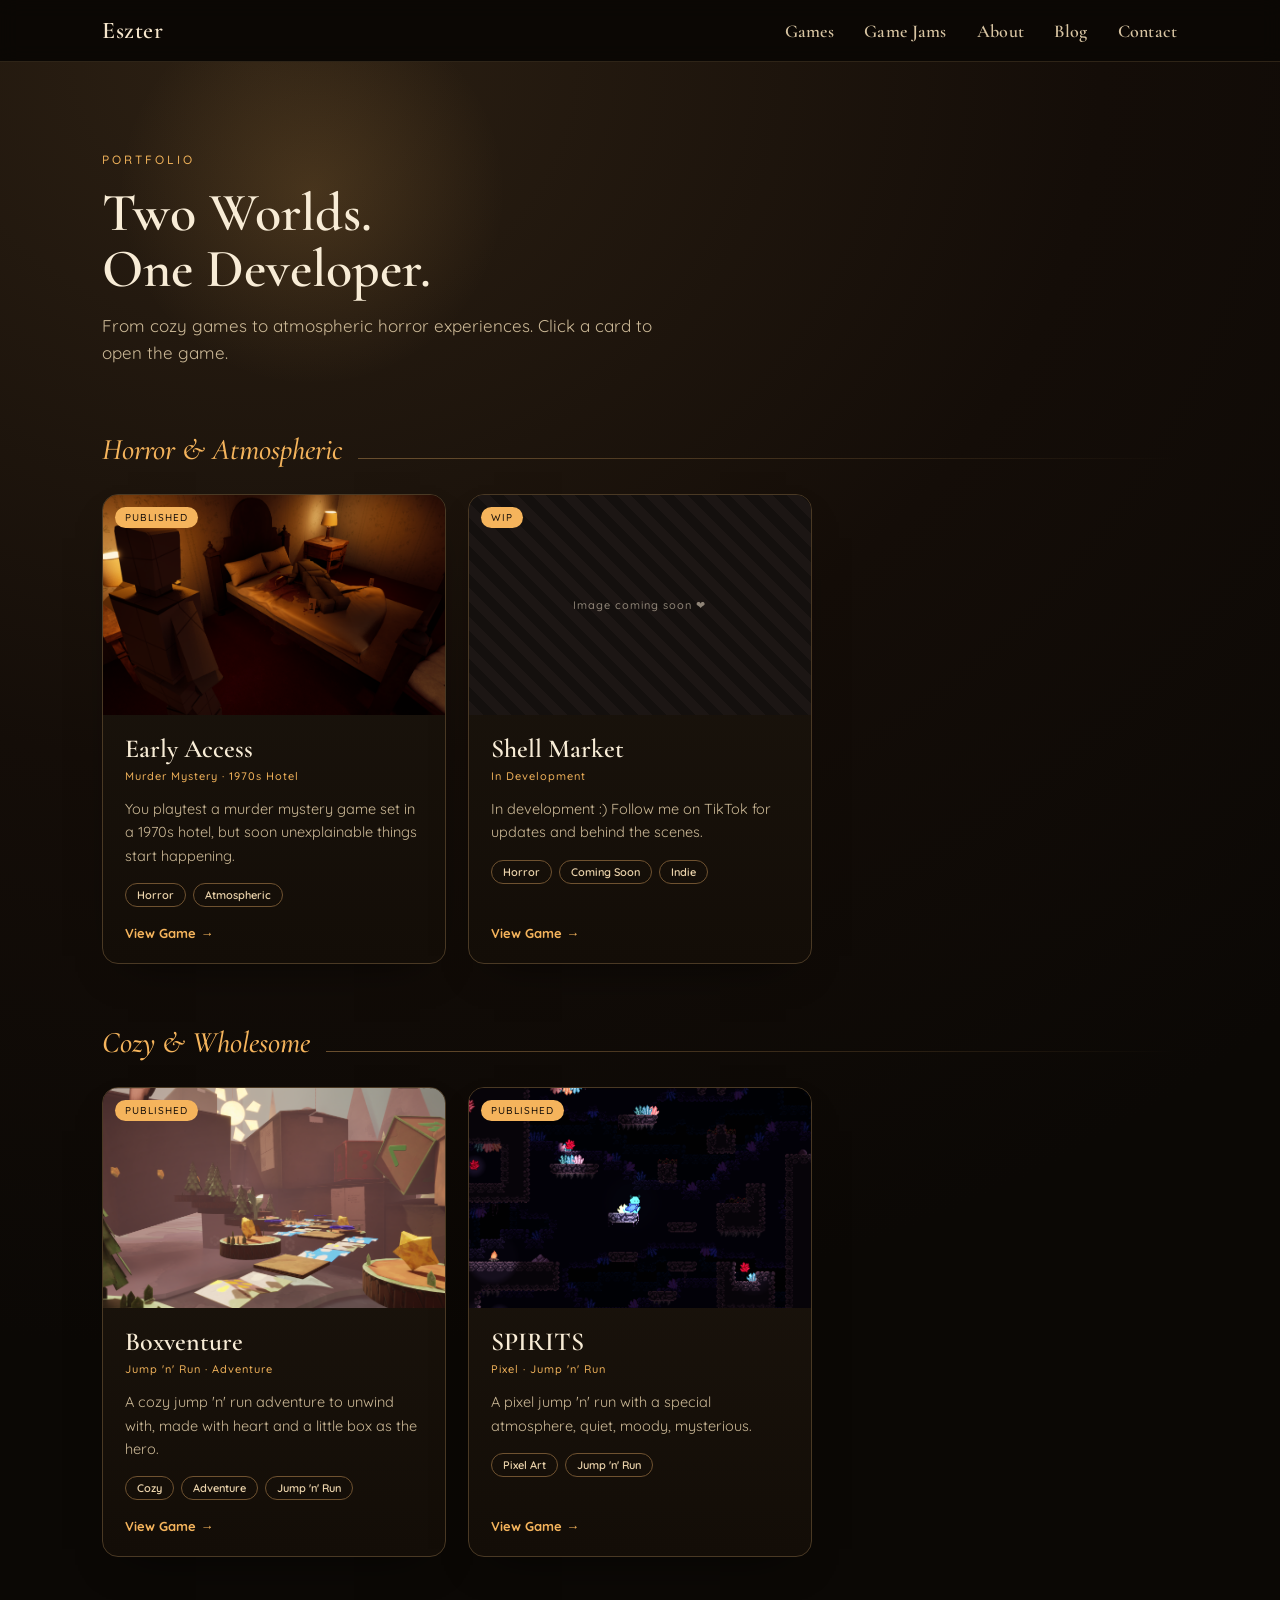
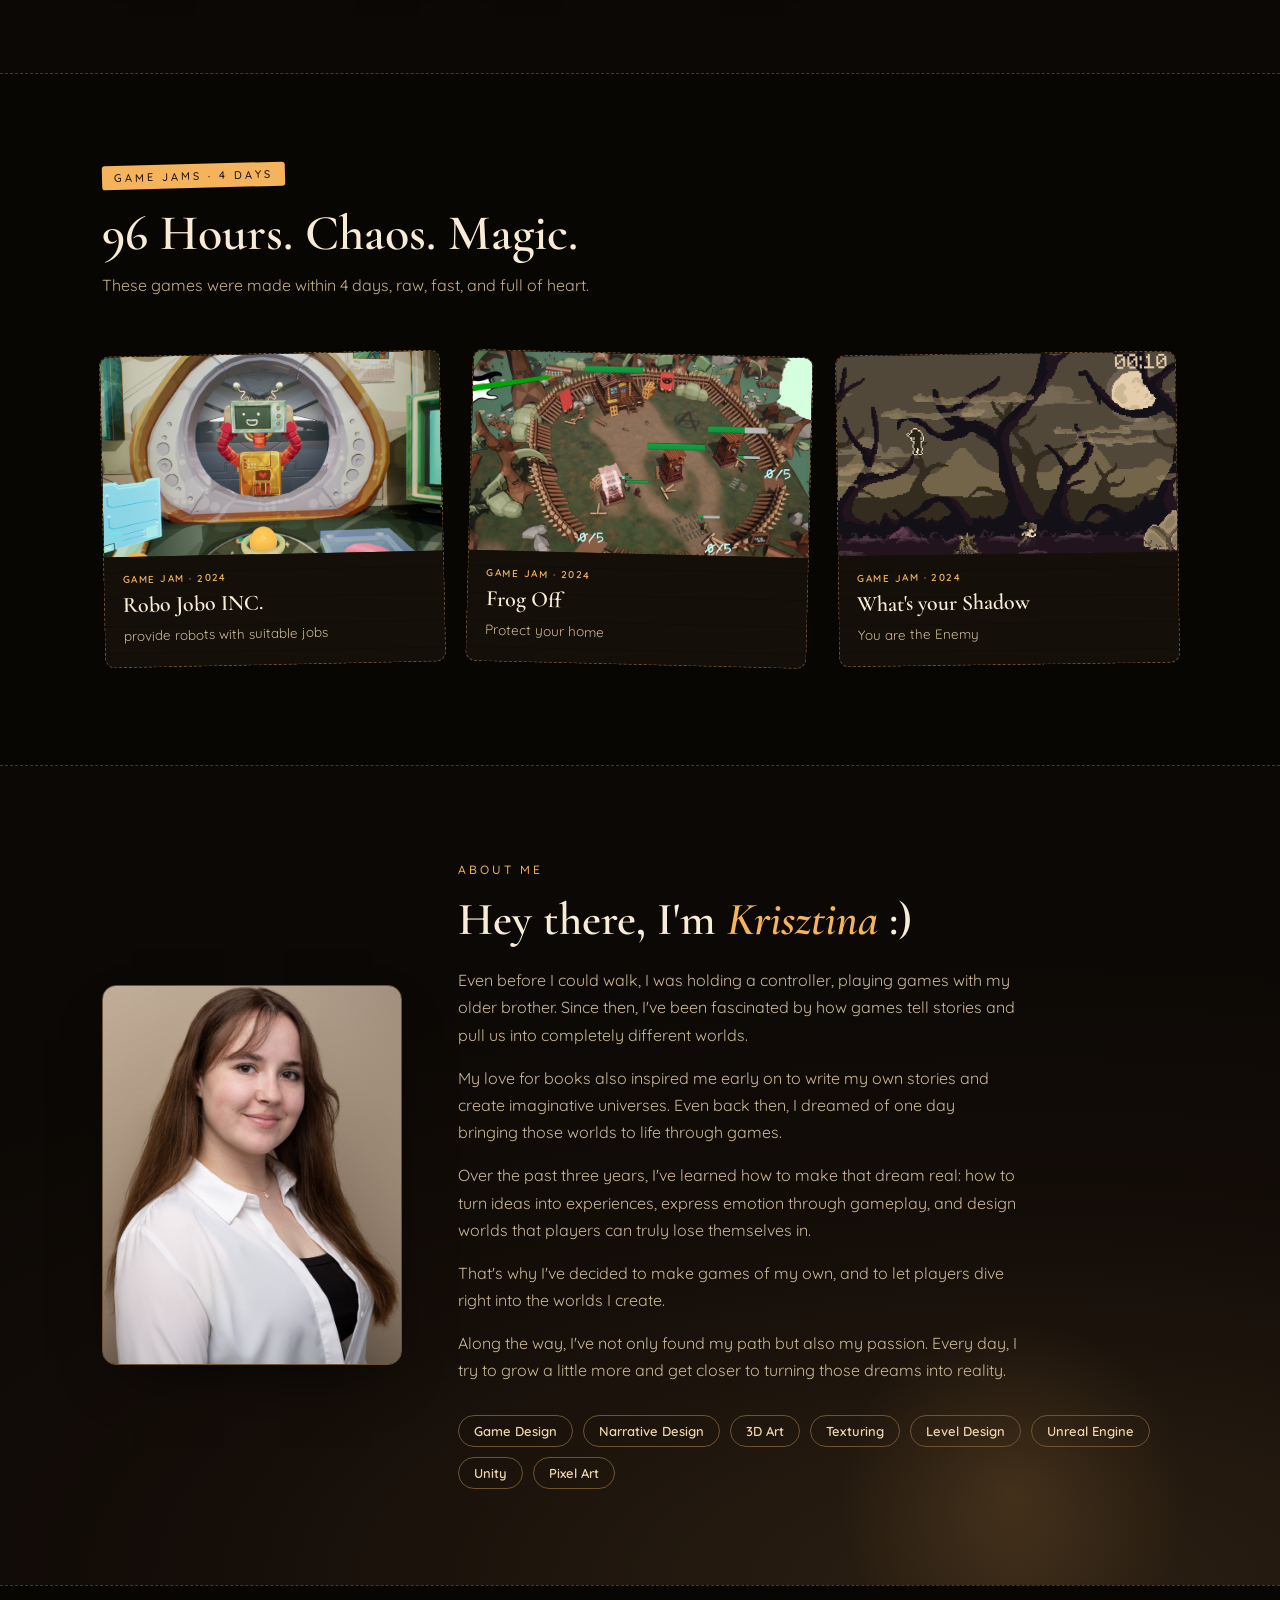
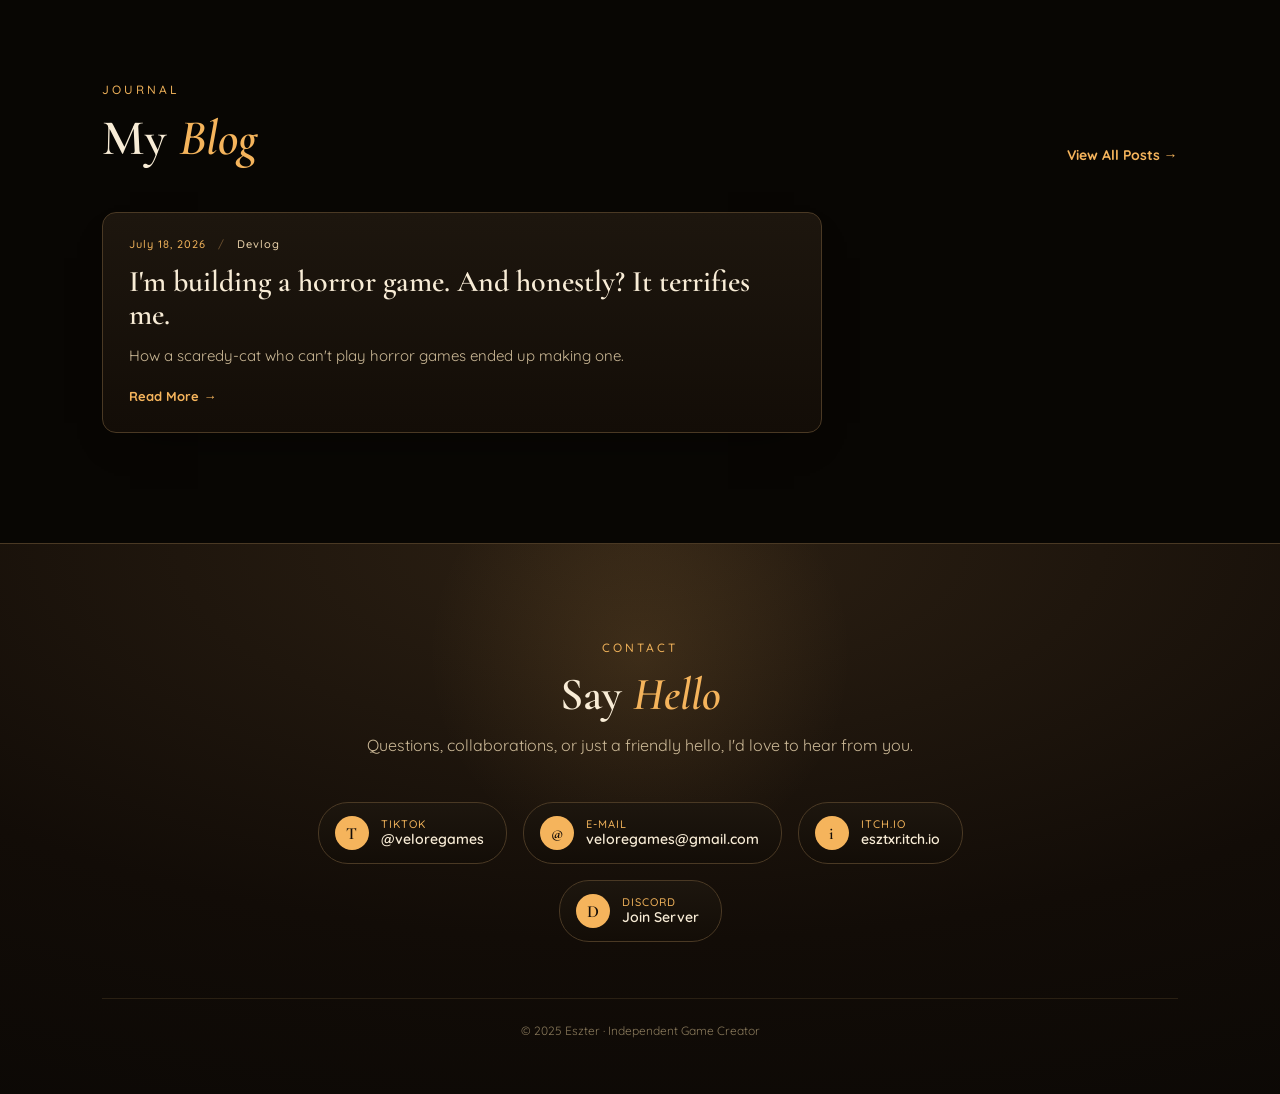
==== commit 7785debf: "Add Early Access behind-the-scenes, game media and About update" ====
--- a/index.html
+++ b/index.html
@@ -81,7 +81,6 @@
               <div style="display: flex; flex-wrap: wrap; gap: 7px; margin-top: 16px;">
                 <span style="font-family: 'Quicksand', sans-serif; font-weight: 600; font-size: 11px; color: #ecd4ac; border: 1px solid #6f5230; padding: 4px 11px; border-radius: 20px;">Horror</span>
                 <span style="font-family: 'Quicksand', sans-serif; font-weight: 600; font-size: 11px; color: #ecd4ac; border: 1px solid #6f5230; padding: 4px 11px; border-radius: 20px;">Atmospheric</span>
-                <span style="font-family: 'Quicksand', sans-serif; font-weight: 600; font-size: 11px; color: #ecd4ac; border: 1px solid #6f5230; padding: 4px 11px; border-radius: 20px;">Indie</span>
               </div>
               <div style="margin-top: auto; padding-top: 18px; font-family: 'Quicksand', sans-serif; font-weight: 700; font-size: 13px; color: #f5b45c;">View Game →</div>
             </div>
@@ -89,7 +88,7 @@
 
           <a href="games/horror2.html" style="display: flex; flex-direction: column; text-decoration: none; border: 1px solid #4a3924; border-radius: 16px; overflow: hidden; background: linear-gradient(180deg, #1d160e, #130d07); box-shadow: 0 18px 44px -26px rgba(0,0,0,.8);">
             <div class="card-media" style="background: repeating-linear-gradient(45deg, #1c1614, #1c1614 10px, #14100e 10px, #14100e 20px); display: flex; align-items: center; justify-content: center;">
-              <div style="font-family: 'Quicksand', sans-serif; font-weight: 500; font-size: 11px; letter-spacing: 1px; color: rgba(240,226,203,.55);">[ product shot ]</div>
+              <div style="font-family: 'Quicksand', sans-serif; font-weight: 500; font-size: 11px; letter-spacing: 1px; color: rgba(240,226,203,.55);">Image coming soon ❤</div>
               <div style="position: absolute; top: 12px; left: 12px; font-family: 'Quicksand', sans-serif; font-weight: 500; font-size: 10px; letter-spacing: 1px; color: #140d08; background: #f5b45c; padding: 4px 10px; border-radius: 20px;">WIP</div>
             </div>
             <div style="padding: 20px 22px 22px; display: flex; flex-direction: column; flex: 1;">
@@ -99,6 +98,7 @@
               <div style="display: flex; flex-wrap: wrap; gap: 7px; margin-top: 16px;">
                 <span style="font-family: 'Quicksand', sans-serif; font-weight: 600; font-size: 11px; color: #ecd4ac; border: 1px solid #6f5230; padding: 4px 11px; border-radius: 20px;">Horror</span>
                 <span style="font-family: 'Quicksand', sans-serif; font-weight: 600; font-size: 11px; color: #ecd4ac; border: 1px solid #6f5230; padding: 4px 11px; border-radius: 20px;">Coming Soon</span>
+                <span style="font-family: 'Quicksand', sans-serif; font-weight: 600; font-size: 11px; color: #ecd4ac; border: 1px solid #6f5230; padding: 4px 11px; border-radius: 20px;">Indie</span>
               </div>
               <div style="margin-top: auto; padding-top: 18px; font-family: 'Quicksand', sans-serif; font-weight: 700; font-size: 13px; color: #f5b45c;">View Game →</div>
             </div>
@@ -120,6 +120,7 @@
             <div class="card-media" onmouseenter="this.classList.add('playing'); const v=this.querySelector('video'); if(v){v.currentTime=0; v.play();}" onmouseleave="this.classList.remove('playing'); const v=this.querySelector('video'); if(v){v.pause();}">
               <img src="img/Boxventure%20(1).png" alt="Boxventure">
               <video src="img/BoxventureHoverVideo.mp4" loop muted playsinline></video>
+              <div style="position: absolute; top: 12px; left: 12px; font-family: 'Quicksand', sans-serif; font-weight: 500; font-size: 10px; letter-spacing: 1px; color: #140d08; background: #f5b45c; padding: 4px 10px; border-radius: 20px;">PUBLISHED</div>
             </div>
             <div style="padding: 20px 22px 22px; display: flex; flex-direction: column; flex: 1;">
               <div style="font-family: 'Cormorant Garamond', serif; font-weight: 600; font-size: 26px; line-height: 1.1; color: #f8ecd6;">Boxventure</div>
@@ -134,9 +135,11 @@
             </div>
           </a>
 
-          <a href="games/spirits.html" style="display: flex; flex-direction: column; text-decoration: none; border: 1px solid #4a3924; border-radius: 16px; overflow: hidden; background: linear-gradient(180deg, #1d160e, #130d07); box-shadow: 0 18px 44px -26px rgba(0,0,0,.8);">
-            <div class="card-media">
+          <a class="game-card" href="games/spirits.html" style="display: flex; flex-direction: column; text-decoration: none; border: 1px solid #4a3924; border-radius: 16px; overflow: hidden; background: linear-gradient(180deg, #1d160e, #130d07); box-shadow: 0 18px 44px -26px rgba(0,0,0,.8);">
+            <div class="card-media" onmouseenter="this.classList.add('playing'); const v=this.querySelector('video'); if(v){v.currentTime=0; v.play();}" onmouseleave="this.classList.remove('playing'); const v=this.querySelector('video'); if(v){v.pause();}">
               <img src="img/SpiritsThumb.png" alt="SPIRITS">
+              <video src="img/SpiritsTrailer.mov" loop muted playsinline></video>
+              <div style="position: absolute; top: 12px; left: 12px; font-family: 'Quicksand', sans-serif; font-weight: 500; font-size: 10px; letter-spacing: 1px; color: #140d08; background: #f5b45c; padding: 4px 10px; border-radius: 20px;">PUBLISHED</div>
             </div>
             <div style="padding: 20px 22px 22px; display: flex; flex-direction: column; flex: 1;">
               <div style="font-family: 'Cormorant Garamond', serif; font-weight: 600; font-size: 26px; line-height: 1.1; color: #f8ecd6;">SPIRITS</div>
@@ -150,22 +153,6 @@
             </div>
           </a>
 
-          <a href="games/yura.html" style="display: flex; flex-direction: column; text-decoration: none; border: 1px solid #4a3924; border-radius: 16px; overflow: hidden; background: linear-gradient(180deg, #1d160e, #130d07); box-shadow: 0 18px 44px -26px rgba(0,0,0,.8);">
-            <div class="card-media">
-              <img src="img/YuraThumb.png" alt="Yura and the Fallen Star">
-            </div>
-            <div style="padding: 20px 22px 22px; display: flex; flex-direction: column; flex: 1;">
-              <div style="font-family: 'Cormorant Garamond', serif; font-weight: 600; font-size: 26px; line-height: 1.1; color: #f8ecd6;">Yura and the Fallen Star</div>
-              <div style="font-family: 'Quicksand', sans-serif; font-weight: 500; font-size: 11px; letter-spacing: 1px; color: #f0b25a; margin-top: 6px;">Relaxing · Wholesome</div>
-              <p style="font-size: 14.5px; line-height: 1.6; color: #cbb896; margin: 14px 0 0;">A calm journey to bring a fallen star back to life.</p>
-              <div style="display: flex; flex-wrap: wrap; gap: 7px; margin-top: 16px;">
-                <span style="font-family: 'Quicksand', sans-serif; font-weight: 600; font-size: 11px; color: #ecd4ac; border: 1px solid #6f5230; padding: 4px 11px; border-radius: 20px;">Relaxing</span>
-                <span style="font-family: 'Quicksand', sans-serif; font-weight: 600; font-size: 11px; color: #ecd4ac; border: 1px solid #6f5230; padding: 4px 11px; border-radius: 20px;">Wholesome</span>
-              </div>
-              <div style="margin-top: auto; padding-top: 18px; font-family: 'Quicksand', sans-serif; font-weight: 700; font-size: 13px; color: #f5b45c;">View Game →</div>
-            </div>
-          </a>
-
         </div>
       </div>
 
@@ -211,8 +198,9 @@
 
       <a href="games/shadow.html" style="text-decoration: none; flex: 1 1 280px; min-width: 260px; transform: rotate(-0.8deg); display: block;">
         <div style="border: 1px dashed #6f5230; border-radius: 10px; background: repeating-linear-gradient(180deg, #150f09, #150f09 26px, #120c07 26px, #120c07 27px); overflow: hidden;">
-          <div class="jam-media">
+          <div class="jam-media" onmouseenter="this.classList.add('playing'); const v=this.querySelector('video'); if(v){v.currentTime=0; v.play();}" onmouseleave="this.classList.remove('playing'); const v=this.querySelector('video'); if(v){v.pause();}">
             <img src="img/ShadowThumb.png" alt="What's your Shadow">
+            <video src="img/WhatsUrShadowVideo.mov" loop muted playsinline></video>
           </div>
           <div style="padding: 16px 18px 20px;">
             <div style="font-family: 'Quicksand', sans-serif; font-weight: 600; font-size: 10px; letter-spacing: 1.5px; text-transform: uppercase; color: #f0b25a; margin-bottom: 6px;">Game Jam · 2024</div>
@@ -231,24 +219,27 @@
 
     <div style="position: relative; display: flex; flex-wrap: wrap; gap: 56px; align-items: center;">
       <div style="flex: 0 0 300px;">
-        <div style="width: 300px; height: 380px; border-radius: 14px; border: 1px solid #6f5230; background: repeating-linear-gradient(45deg, #221812, #221812 12px, #18110c 12px, #18110c 24px); display: flex; align-items: center; justify-content: center; box-shadow: 0 24px 60px -30px rgba(0,0,0,.9);">
-          <div style="font-family: 'Quicksand', sans-serif; font-weight: 500; font-size: 11px; letter-spacing: 1px; color: rgba(240,226,203,.6);">[ your photo here ]</div>
-        </div>
+        <img src="img/ME.jpg" alt="Krisztina" style="width: 300px; height: 380px; object-fit: cover; border-radius: 14px; border: 1px solid #6f5230; box-shadow: 0 24px 60px -30px rgba(0,0,0,.9);">
       </div>
 
       <div style="flex: 1 1 420px;">
         <div style="font-family: 'Quicksand', sans-serif; font-weight: 500; font-size: 12px; letter-spacing: 3px; text-transform: uppercase; color: #f0b25a; margin-bottom: 18px;">About Me</div>
-        <h2 style="font-family: 'Cormorant Garamond', serif; font-weight: 600; font-size: 46px; line-height: 1.05; margin: 0 0 24px; color: #f8ecd6;">I'm Eszter —<br><span style="font-style: italic; color: #f5b45c;">independent</span> Game Creator</h2>
-        <p style="font-size: 16px; line-height: 1.7; color: #cbb896; margin: 0 0 16px; max-width: 560px;">Before I could even walk, I already had a controller in my hands, and I fell in love with the world of video games. It quickly became clear: I wanted to create worlds like that myself.</p>
-        <p style="font-size: 16px; line-height: 1.7; color: #cbb896; margin: 0 0 30px; max-width: 560px;">I'm a trained game creator and I've already built several games from the ground up on my own, from the idea, through the code, to 3D and textures.</p>
+        <h2 style="font-family: 'Cormorant Garamond', serif; font-weight: 600; font-size: 46px; line-height: 1.05; margin: 0 0 24px; color: #f8ecd6;">Hey there, I'm <span style="font-style: italic; color: #f5b45c;">Krisztina</span> :)</h2>
+        <p style="font-size: 16px; line-height: 1.7; color: #cbb896; margin: 0 0 16px; max-width: 560px;">Even before I could walk, I was holding a controller, playing games with my older brother. Since then, I've been fascinated by how games tell stories and pull us into completely different worlds.</p>
+        <p style="font-size: 16px; line-height: 1.7; color: #cbb896; margin: 0 0 16px; max-width: 560px;">My love for books also inspired me early on to write my own stories and create imaginative universes. Even back then, I dreamed of one day bringing those worlds to life through games.</p>
+        <p style="font-size: 16px; line-height: 1.7; color: #cbb896; margin: 0 0 16px; max-width: 560px;">Over the past three years, I've learned how to make that dream real: how to turn ideas into experiences, express emotion through gameplay, and design worlds that players can truly lose themselves in.</p>
+        <p style="font-size: 16px; line-height: 1.7; color: #cbb896; margin: 0 0 16px; max-width: 560px;">That's why I've decided to make games of my own, and to let players dive right into the worlds I create.</p>
+        <p style="font-size: 16px; line-height: 1.7; color: #cbb896; margin: 0 0 30px; max-width: 560px;">Along the way, I've not only found my path but also my passion. Every day, I try to grow a little more and get closer to turning those dreams into reality.</p>
 
         <div style="display: flex; flex-wrap: wrap; gap: 10px;">
           <span style="font-family: 'Quicksand', sans-serif; font-weight: 600; font-size: 13px; color: #ecd4ac; border: 1px solid #6f5230; padding: 7px 15px; border-radius: 24px;">Game Design</span>
+          <span style="font-family: 'Quicksand', sans-serif; font-weight: 600; font-size: 13px; color: #ecd4ac; border: 1px solid #6f5230; padding: 7px 15px; border-radius: 24px;">Narrative Design</span>
+          <span style="font-family: 'Quicksand', sans-serif; font-weight: 600; font-size: 13px; color: #ecd4ac; border: 1px solid #6f5230; padding: 7px 15px; border-radius: 24px;">3D Art</span>
+          <span style="font-family: 'Quicksand', sans-serif; font-weight: 600; font-size: 13px; color: #ecd4ac; border: 1px solid #6f5230; padding: 7px 15px; border-radius: 24px;">Texturing</span>
+          <span style="font-family: 'Quicksand', sans-serif; font-weight: 600; font-size: 13px; color: #ecd4ac; border: 1px solid #6f5230; padding: 7px 15px; border-radius: 24px;">Level Design</span>
+          <span style="font-family: 'Quicksand', sans-serif; font-weight: 600; font-size: 13px; color: #ecd4ac; border: 1px solid #6f5230; padding: 7px 15px; border-radius: 24px;">Unreal Engine</span>
+          <span style="font-family: 'Quicksand', sans-serif; font-weight: 600; font-size: 13px; color: #ecd4ac; border: 1px solid #6f5230; padding: 7px 15px; border-radius: 24px;">Unity</span>
           <span style="font-family: 'Quicksand', sans-serif; font-weight: 600; font-size: 13px; color: #ecd4ac; border: 1px solid #6f5230; padding: 7px 15px; border-radius: 24px;">Pixel Art</span>
-          <span style="font-family: 'Quicksand', sans-serif; font-weight: 600; font-size: 13px; color: #ecd4ac; border: 1px solid #6f5230; padding: 7px 15px; border-radius: 24px;">Unity</span>
-          <span style="font-family: 'Quicksand', sans-serif; font-weight: 600; font-size: 13px; color: #ecd4ac; border: 1px solid #6f5230; padding: 7px 15px; border-radius: 24px;">Sound Design</span>
-          <span style="font-family: 'Quicksand', sans-serif; font-weight: 600; font-size: 13px; color: #ecd4ac; border: 1px solid #6f5230; padding: 7px 15px; border-radius: 24px;">Storytelling</span>
-          <span style="font-family: 'Quicksand', sans-serif; font-weight: 600; font-size: 13px; color: #ecd4ac; border: 1px solid #6f5230; padding: 7px 15px; border-radius: 24px;">Level Design</span>
         </div>
       </div>
     </div>
@@ -267,11 +258,6 @@
     <div style="max-width: 720px;">
 
       <a href="blog/eintrag-1.html" style="display: flex; flex-direction: column; text-decoration: none; border: 1px solid #4a3924; border-radius: 14px; overflow: hidden; background: linear-gradient(180deg, #1d160e, #130d07); box-shadow: 0 18px 44px -28px rgba(0,0,0,.8);">
-        <!-- BLOG COVER: hier später ein Bild einfügen -> <img src="img/DEIN-COVER.png" alt="..." style="width:100%; height:190px; object-fit:cover; display:block;"> und dieses Platzhalter-div ersetzen -->
-        <div style="position: relative; height: 190px; background: repeating-linear-gradient(45deg, #241a10, #241a10 12px, #1a130c 12px, #1a130c 24px); display: flex; align-items: center; justify-content: center; font-family: 'Quicksand', sans-serif; font-weight: 500; font-size: 11px; letter-spacing: 1px; color: rgba(240,226,203,.55);">
-          [ cover image ]
-          <span style="position: absolute; top: 14px; left: 14px; font-family: 'Quicksand', sans-serif; font-weight: 600; font-size: 10px; letter-spacing: 1px; color: #140d08; background: #f5b45c; padding: 4px 10px; border-radius: 20px;">LATEST</span>
-        </div>
         <div style="padding: 24px 26px 28px;">
           <div style="display: flex; align-items: center; gap: 12px; font-family: 'Quicksand', sans-serif; font-weight: 500; font-size: 11px; letter-spacing: 1px; color: #f0b25a;">
             <span>July 18, 2026</span><span style="color: #6f5230;">/</span><span style="color: #ecd4ac;">Devlog</span>
@@ -305,11 +291,11 @@
         </span>
       </a>
 
-      <a href="mailto:hallo@eszter.dev" style="display: flex; align-items: center; gap: 12px; text-decoration: none; border: 1px solid #4a3924; border-radius: 30px; background: linear-gradient(180deg, #1d160e, #130d07); padding: 13px 22px 13px 16px;">
+      <a href="mailto:veloregames@gmail.com" style="display: flex; align-items: center; gap: 12px; text-decoration: none; border: 1px solid #4a3924; border-radius: 30px; background: linear-gradient(180deg, #1d160e, #130d07); padding: 13px 22px 13px 16px;">
         <span style="width: 34px; height: 34px; display: flex; align-items: center; justify-content: center; border-radius: 50%; background: #f5b45c; color: #140d08; font-family: 'Cormorant Garamond', serif; font-weight: 600; font-size: 17px;">@</span>
         <span style="display: flex; flex-direction: column; line-height: 1.2;">
           <span style="font-family: 'Quicksand', sans-serif; font-weight: 500; font-size: 11px; letter-spacing: 1px; color: #f0b25a;">E-MAIL</span>
-          <span style="font-family: 'Quicksand', sans-serif; font-weight: 600; font-size: 14px; color: #f8ecd6;">hallo@eszter.dev</span>
+          <span style="font-family: 'Quicksand', sans-serif; font-weight: 600; font-size: 14px; color: #f8ecd6;">veloregames@gmail.com</span>
         </span>
       </a>
 
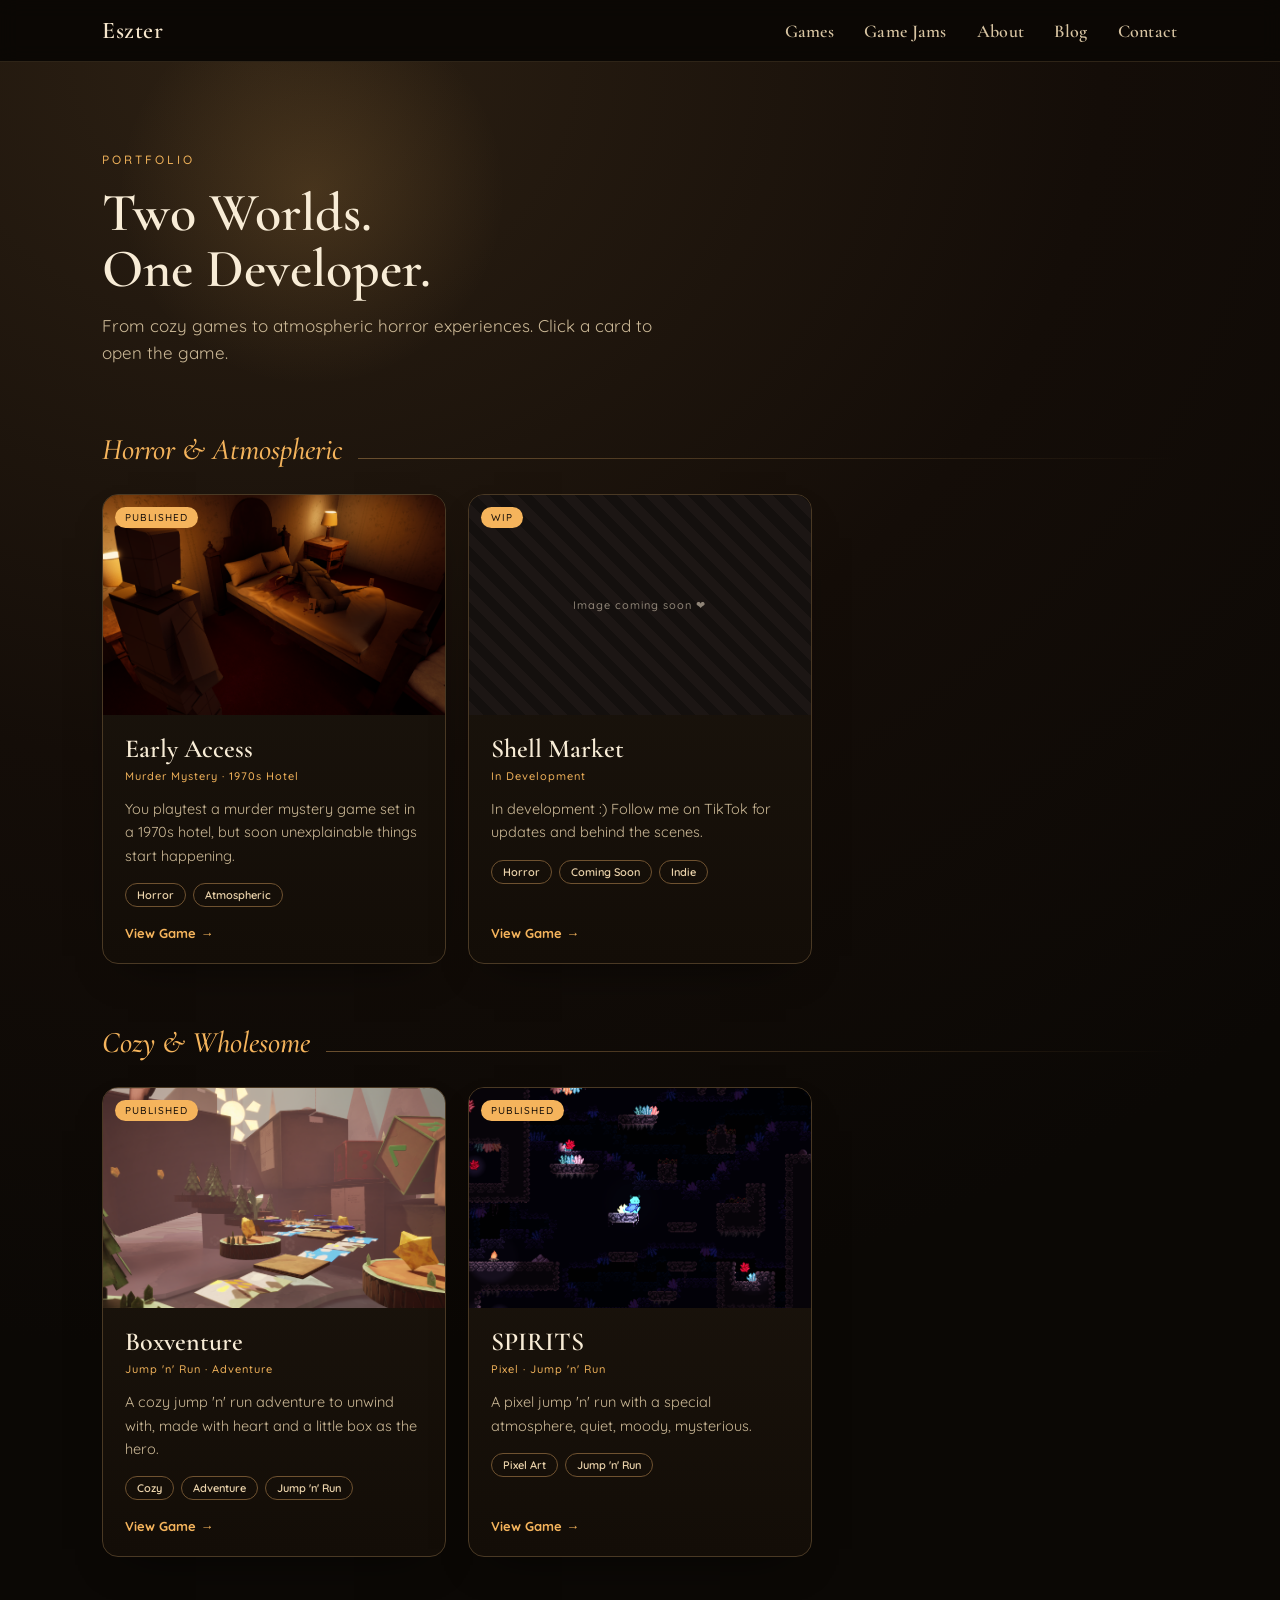
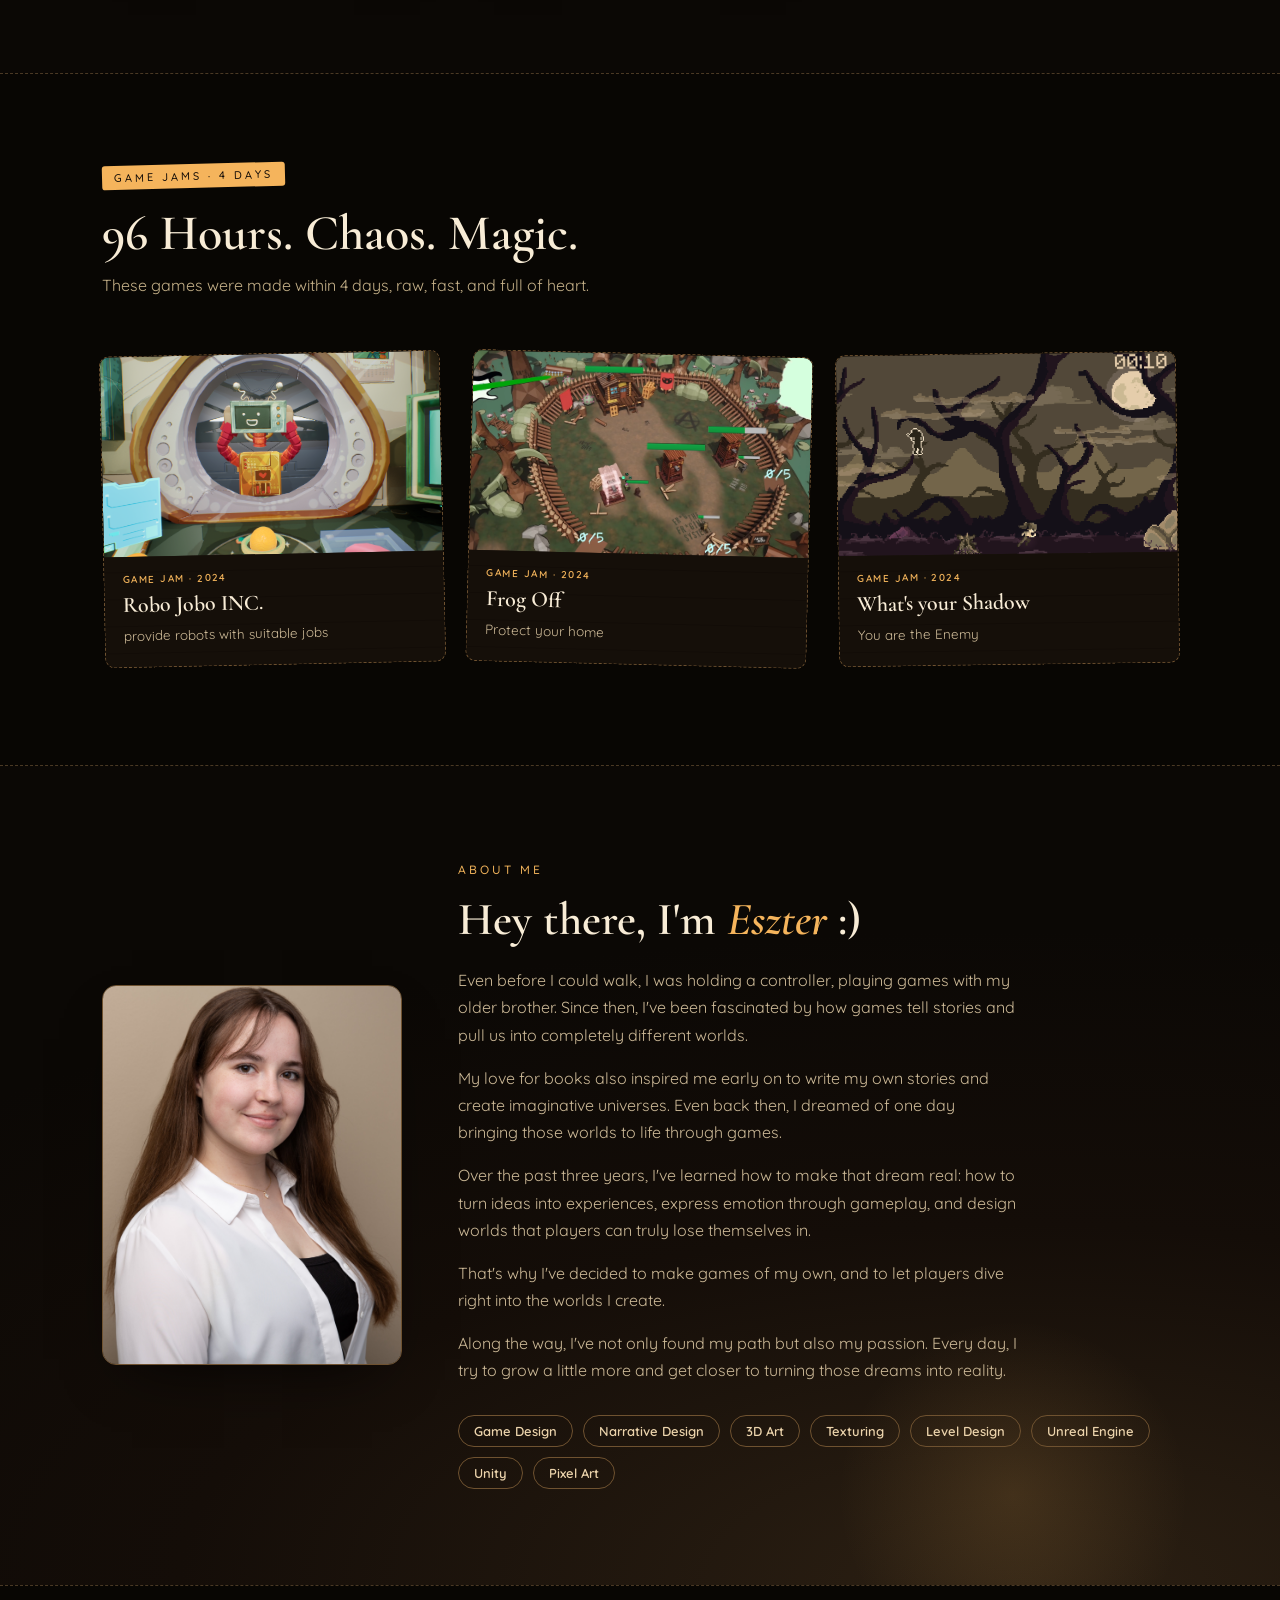
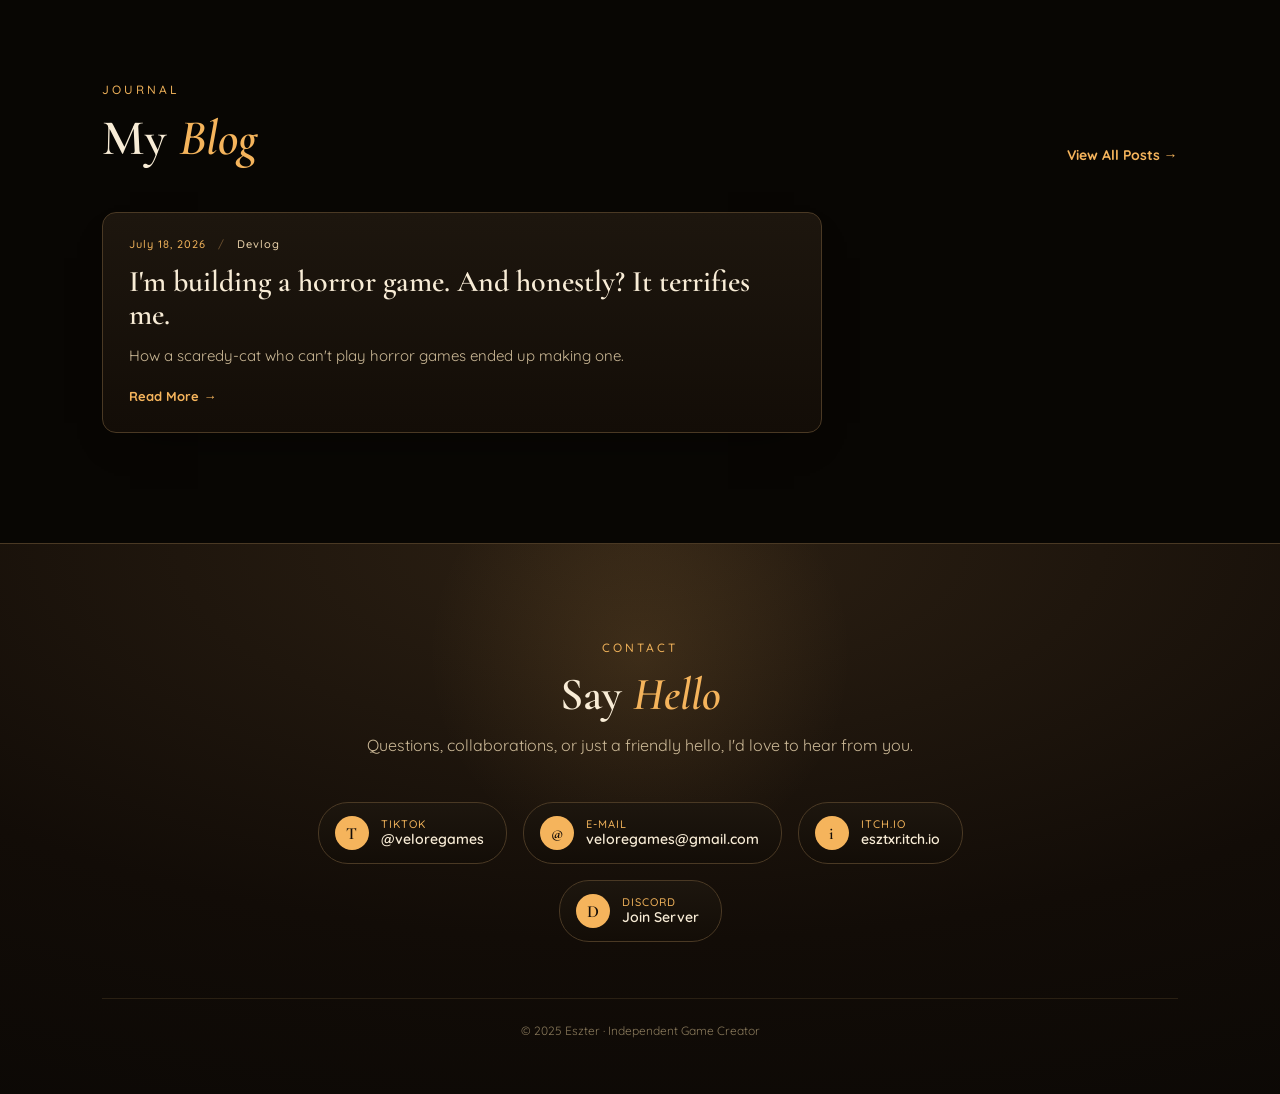
==== commit ad8c2d74: "About: use Eszter in heading" ====
--- a/index.html
+++ b/index.html
@@ -219,12 +219,12 @@
 
     <div style="position: relative; display: flex; flex-wrap: wrap; gap: 56px; align-items: center;">
       <div style="flex: 0 0 300px;">
-        <img src="img/ME.jpg" alt="Krisztina" style="width: 300px; height: 380px; object-fit: cover; border-radius: 14px; border: 1px solid #6f5230; box-shadow: 0 24px 60px -30px rgba(0,0,0,.9);">
+        <img src="img/ME.jpg" alt="Eszter" style="width: 300px; height: 380px; object-fit: cover; border-radius: 14px; border: 1px solid #6f5230; box-shadow: 0 24px 60px -30px rgba(0,0,0,.9);">
       </div>
 
       <div style="flex: 1 1 420px;">
         <div style="font-family: 'Quicksand', sans-serif; font-weight: 500; font-size: 12px; letter-spacing: 3px; text-transform: uppercase; color: #f0b25a; margin-bottom: 18px;">About Me</div>
-        <h2 style="font-family: 'Cormorant Garamond', serif; font-weight: 600; font-size: 46px; line-height: 1.05; margin: 0 0 24px; color: #f8ecd6;">Hey there, I'm <span style="font-style: italic; color: #f5b45c;">Krisztina</span> :)</h2>
+        <h2 style="font-family: 'Cormorant Garamond', serif; font-weight: 600; font-size: 46px; line-height: 1.05; margin: 0 0 24px; color: #f8ecd6;">Hey there, I'm <span style="font-style: italic; color: #f5b45c;">Eszter</span> :)</h2>
         <p style="font-size: 16px; line-height: 1.7; color: #cbb896; margin: 0 0 16px; max-width: 560px;">Even before I could walk, I was holding a controller, playing games with my older brother. Since then, I've been fascinated by how games tell stories and pull us into completely different worlds.</p>
         <p style="font-size: 16px; line-height: 1.7; color: #cbb896; margin: 0 0 16px; max-width: 560px;">My love for books also inspired me early on to write my own stories and create imaginative universes. Even back then, I dreamed of one day bringing those worlds to life through games.</p>
         <p style="font-size: 16px; line-height: 1.7; color: #cbb896; margin: 0 0 16px; max-width: 560px;">Over the past three years, I've learned how to make that dream real: how to turn ideas into experiences, express emotion through gameplay, and design worlds that players can truly lose themselves in.</p>
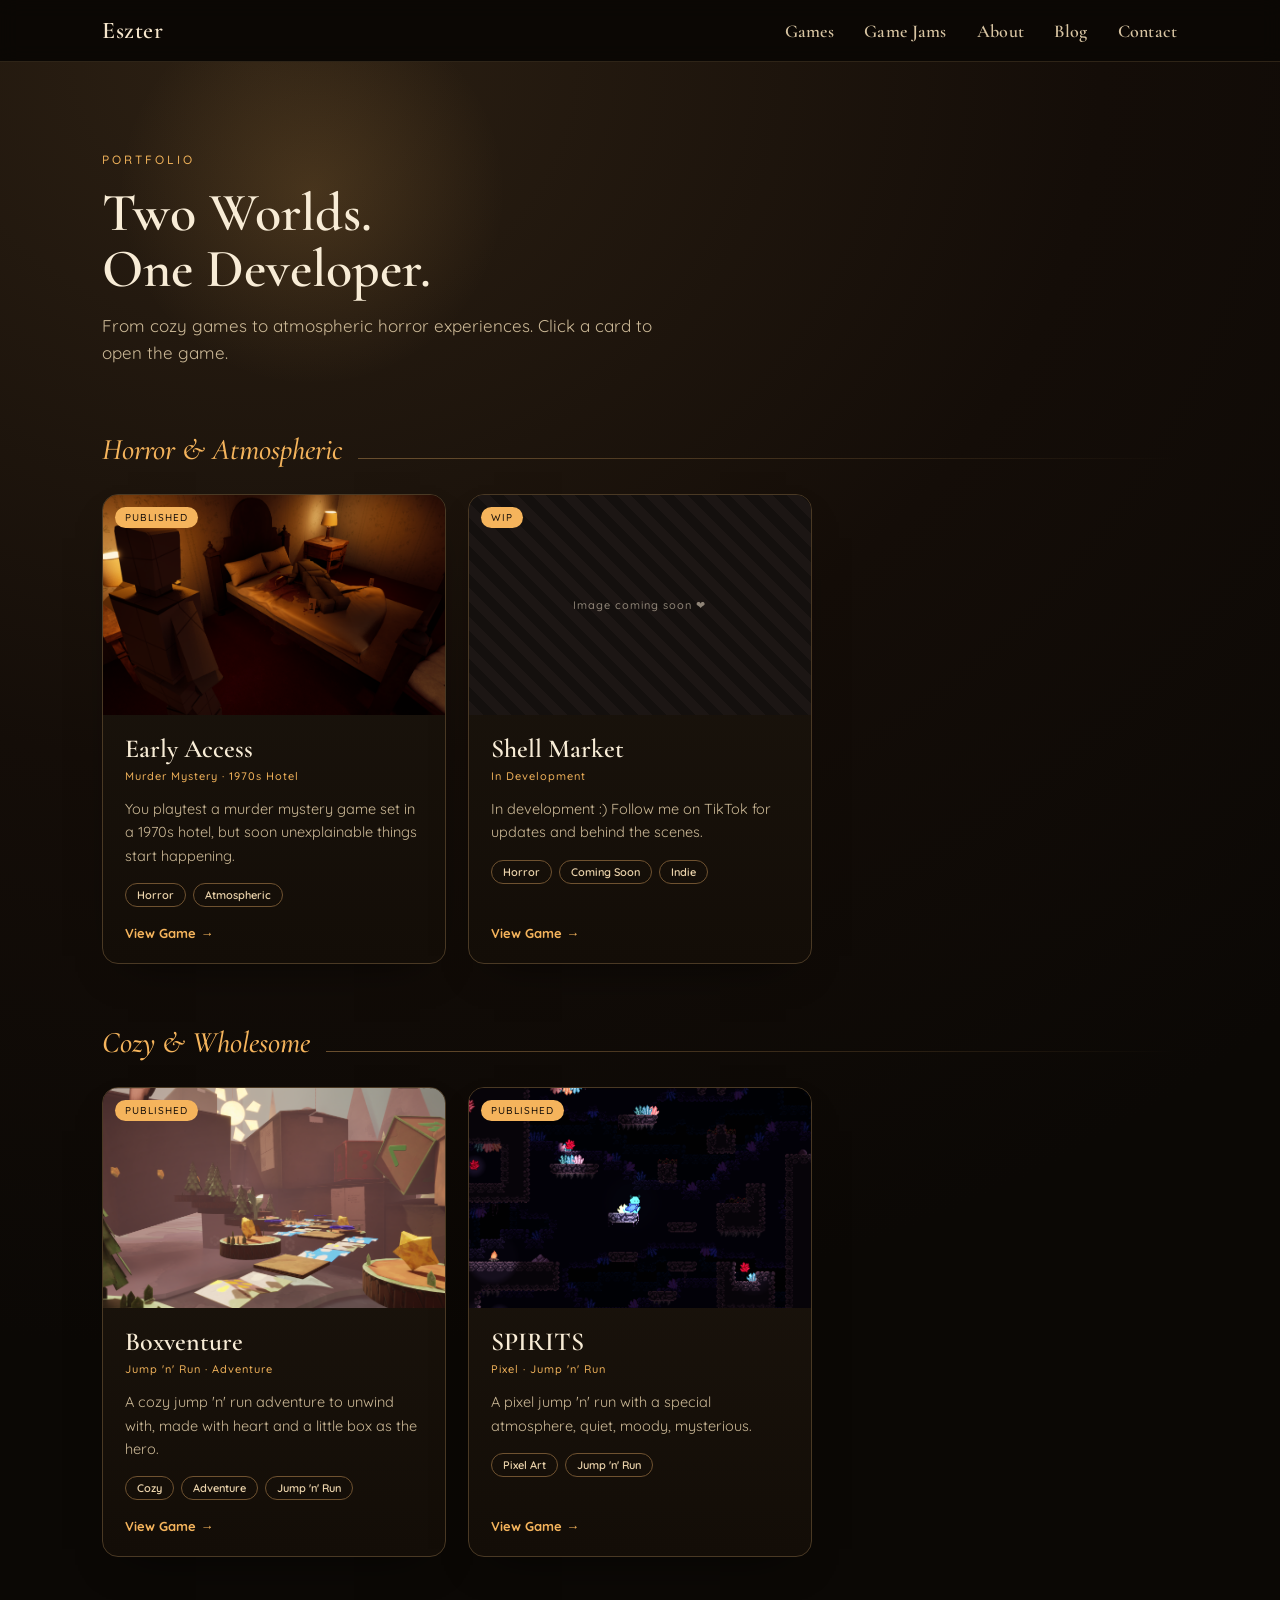
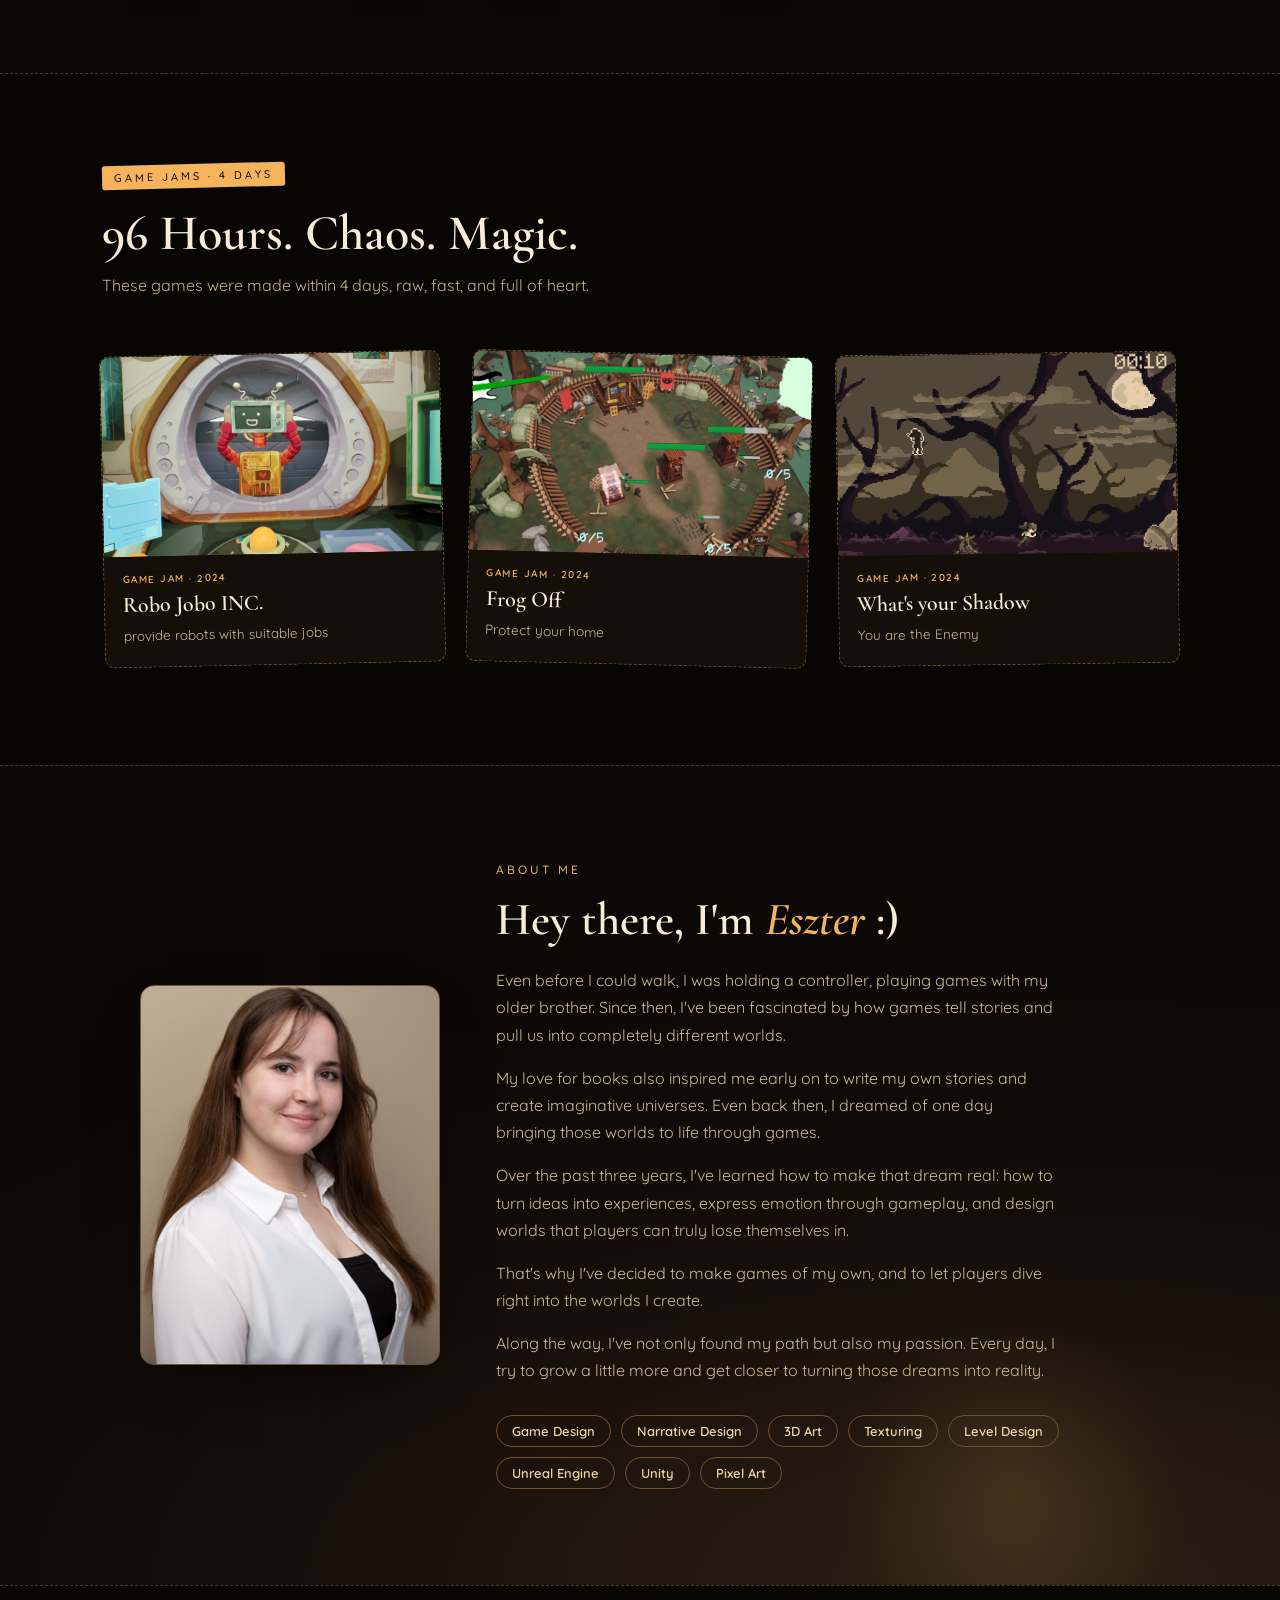
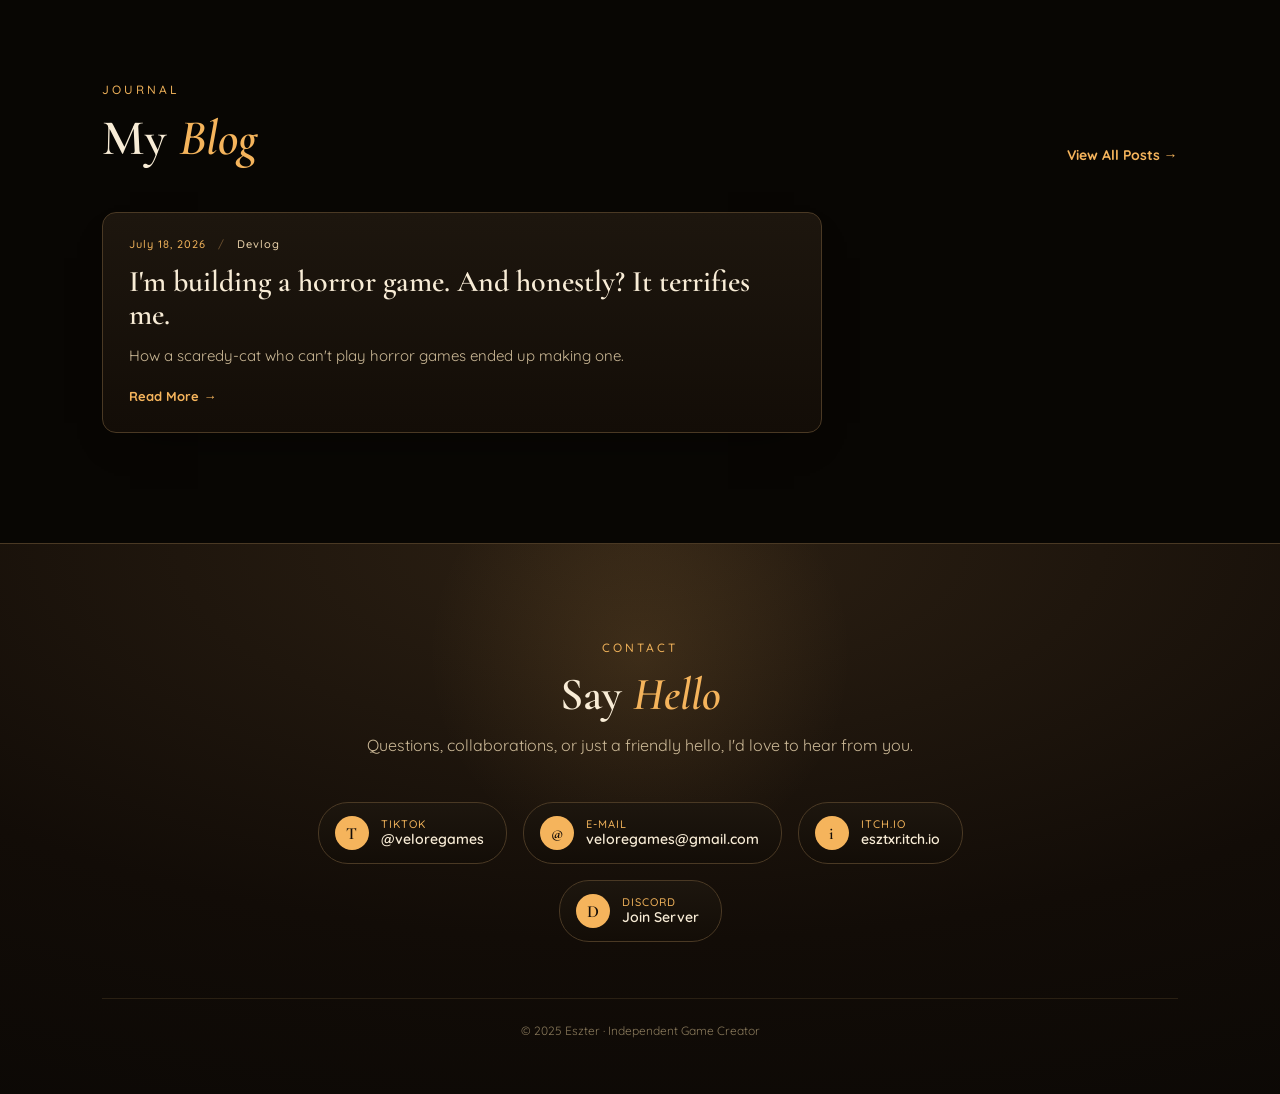
==== commit 1a124abf: "Switch hover videos to mp4, tweak Spirits/Frog Off/Robo Jobo, center About" ====
--- a/index.html
+++ b/index.html
@@ -138,7 +138,7 @@
           <a class="game-card" href="games/spirits.html" style="display: flex; flex-direction: column; text-decoration: none; border: 1px solid #4a3924; border-radius: 16px; overflow: hidden; background: linear-gradient(180deg, #1d160e, #130d07); box-shadow: 0 18px 44px -26px rgba(0,0,0,.8);">
             <div class="card-media" onmouseenter="this.classList.add('playing'); const v=this.querySelector('video'); if(v){v.currentTime=0; v.play();}" onmouseleave="this.classList.remove('playing'); const v=this.querySelector('video'); if(v){v.pause();}">
               <img src="img/SpiritsThumb.png" alt="SPIRITS">
-              <video src="img/SpiritsTrailer.mov" loop muted playsinline></video>
+              <video src="img/SpiritsTrailer.mp4" loop muted playsinline></video>
               <div style="position: absolute; top: 12px; left: 12px; font-family: 'Quicksand', sans-serif; font-weight: 500; font-size: 10px; letter-spacing: 1px; color: #140d08; background: #f5b45c; padding: 4px 10px; border-radius: 20px;">PUBLISHED</div>
             </div>
             <div style="padding: 20px 22px 22px; display: flex; flex-direction: column; flex: 1;">
@@ -200,7 +200,7 @@
         <div style="border: 1px dashed #6f5230; border-radius: 10px; background: repeating-linear-gradient(180deg, #150f09, #150f09 26px, #120c07 26px, #120c07 27px); overflow: hidden;">
           <div class="jam-media" onmouseenter="this.classList.add('playing'); const v=this.querySelector('video'); if(v){v.currentTime=0; v.play();}" onmouseleave="this.classList.remove('playing'); const v=this.querySelector('video'); if(v){v.pause();}">
             <img src="img/ShadowThumb.png" alt="What's your Shadow">
-            <video src="img/WhatsUrShadowVideo.mov" loop muted playsinline></video>
+            <video src="img/WhatsUrShadowVideo.mp4" loop muted playsinline style="object-position: center bottom;"></video>
           </div>
           <div style="padding: 16px 18px 20px;">
             <div style="font-family: 'Quicksand', sans-serif; font-weight: 600; font-size: 10px; letter-spacing: 1.5px; text-transform: uppercase; color: #f0b25a; margin-bottom: 6px;">Game Jam · 2024</div>
@@ -217,7 +217,7 @@
   <section id="about" style="position: relative; scroll-margin-top: 64px; background: radial-gradient(120% 80% at 80% 100%, #2c2013, #140d08 55%, #0b0805); color: #f0e2cb; padding: 96px 8vw; overflow: hidden;">
     <div style="position: absolute; bottom: -100px; right: 6%; width: 380px; height: 380px; border-radius: 50%; background: radial-gradient(circle, rgba(240,178,90,.14), rgba(240,178,90,0) 65%); animation: flicker 6s infinite ease-in-out; pointer-events: none;"></div>
 
-    <div style="position: relative; display: flex; flex-wrap: wrap; gap: 56px; align-items: center;">
+    <div style="position: relative; display: flex; flex-wrap: wrap; gap: 56px; align-items: center; justify-content: center; max-width: 1000px; margin: 0 auto;">
       <div style="flex: 0 0 300px;">
         <img src="img/ME.jpg" alt="Eszter" style="width: 300px; height: 380px; object-fit: cover; border-radius: 14px; border: 1px solid #6f5230; box-shadow: 0 24px 60px -30px rgba(0,0,0,.9);">
       </div>
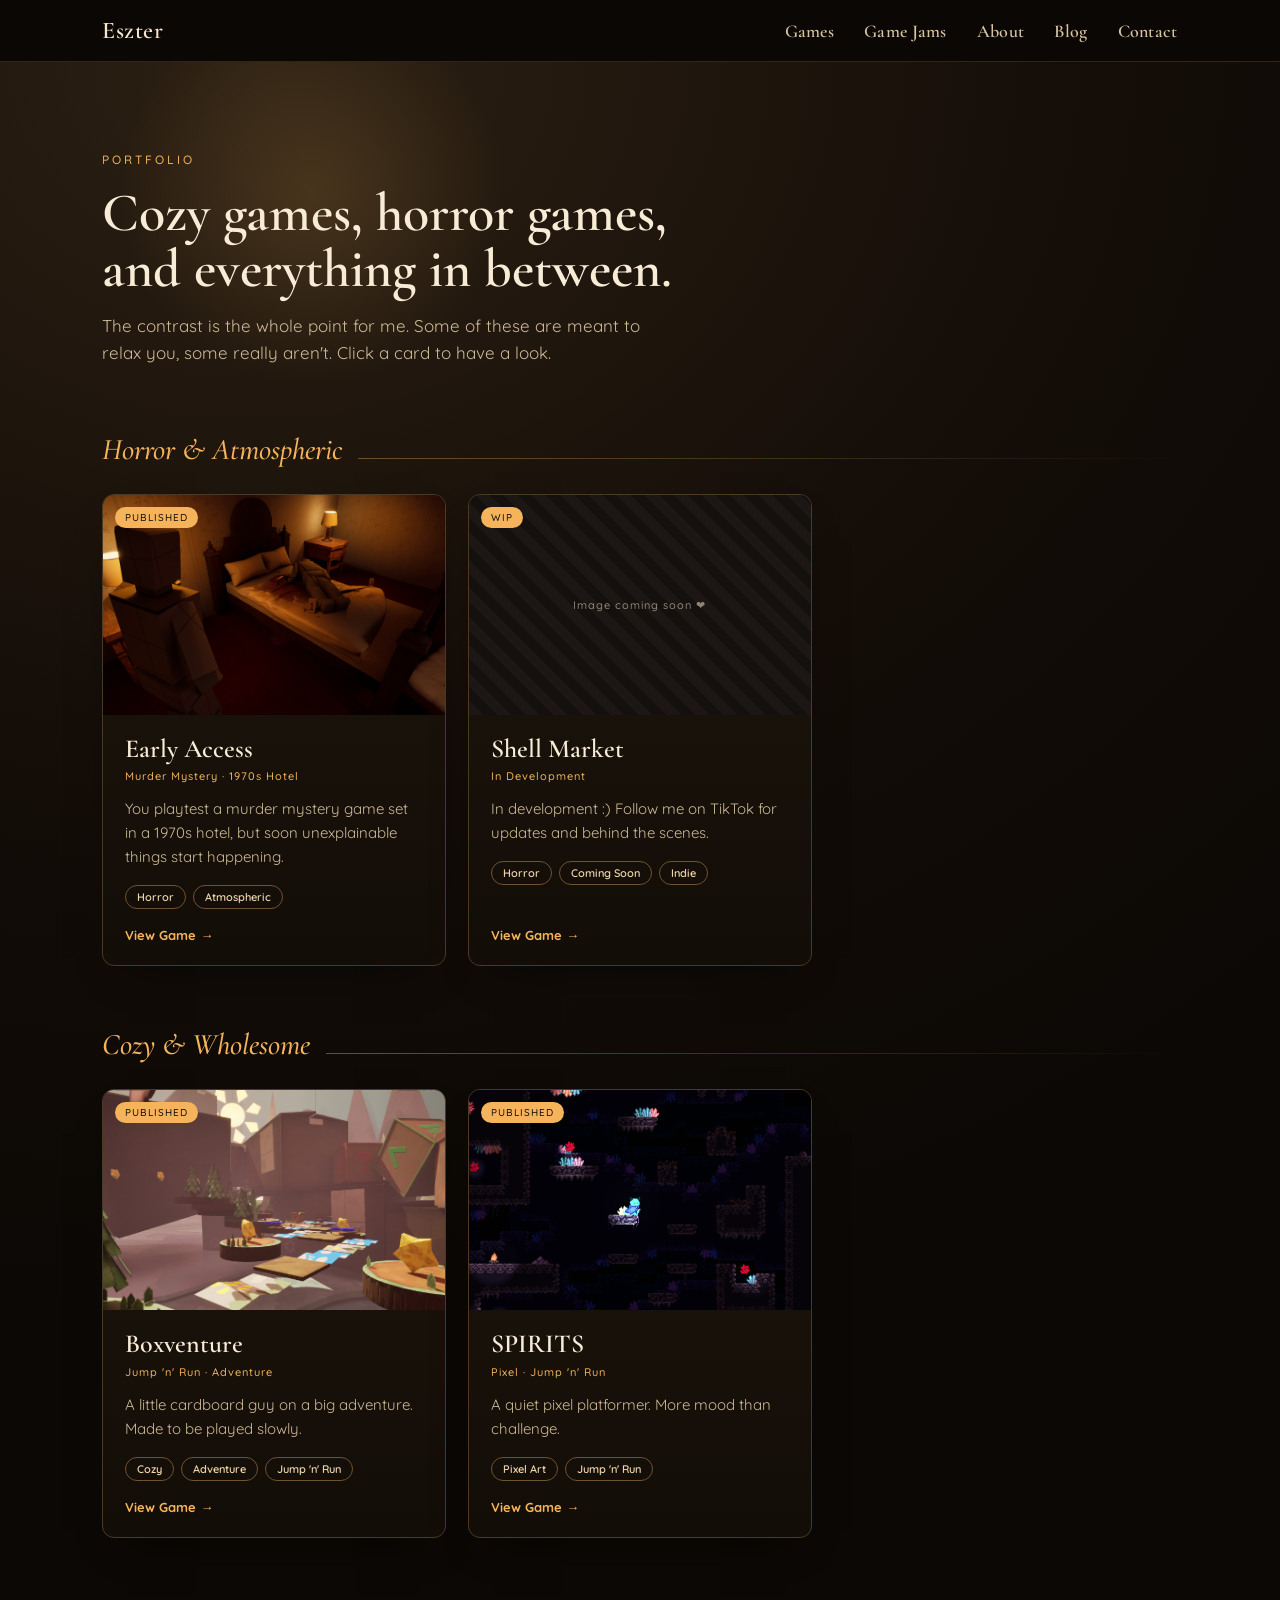
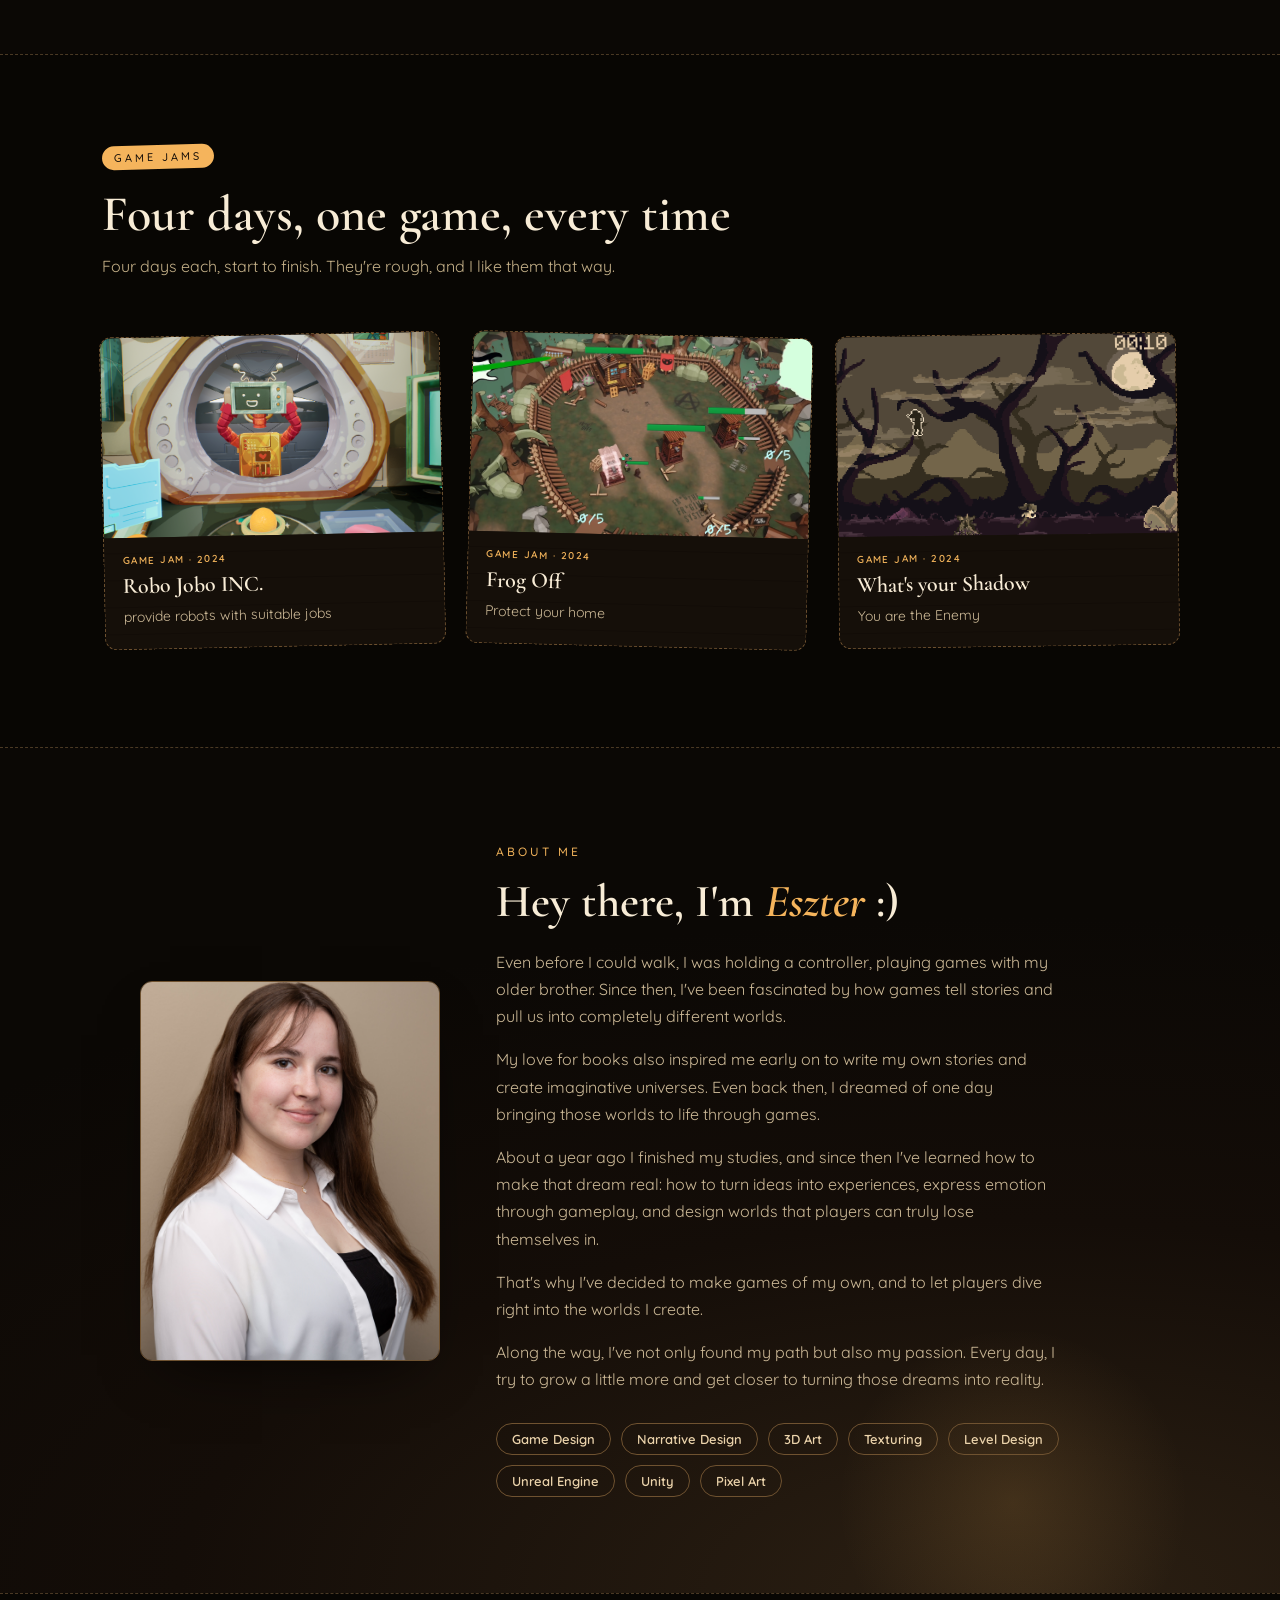
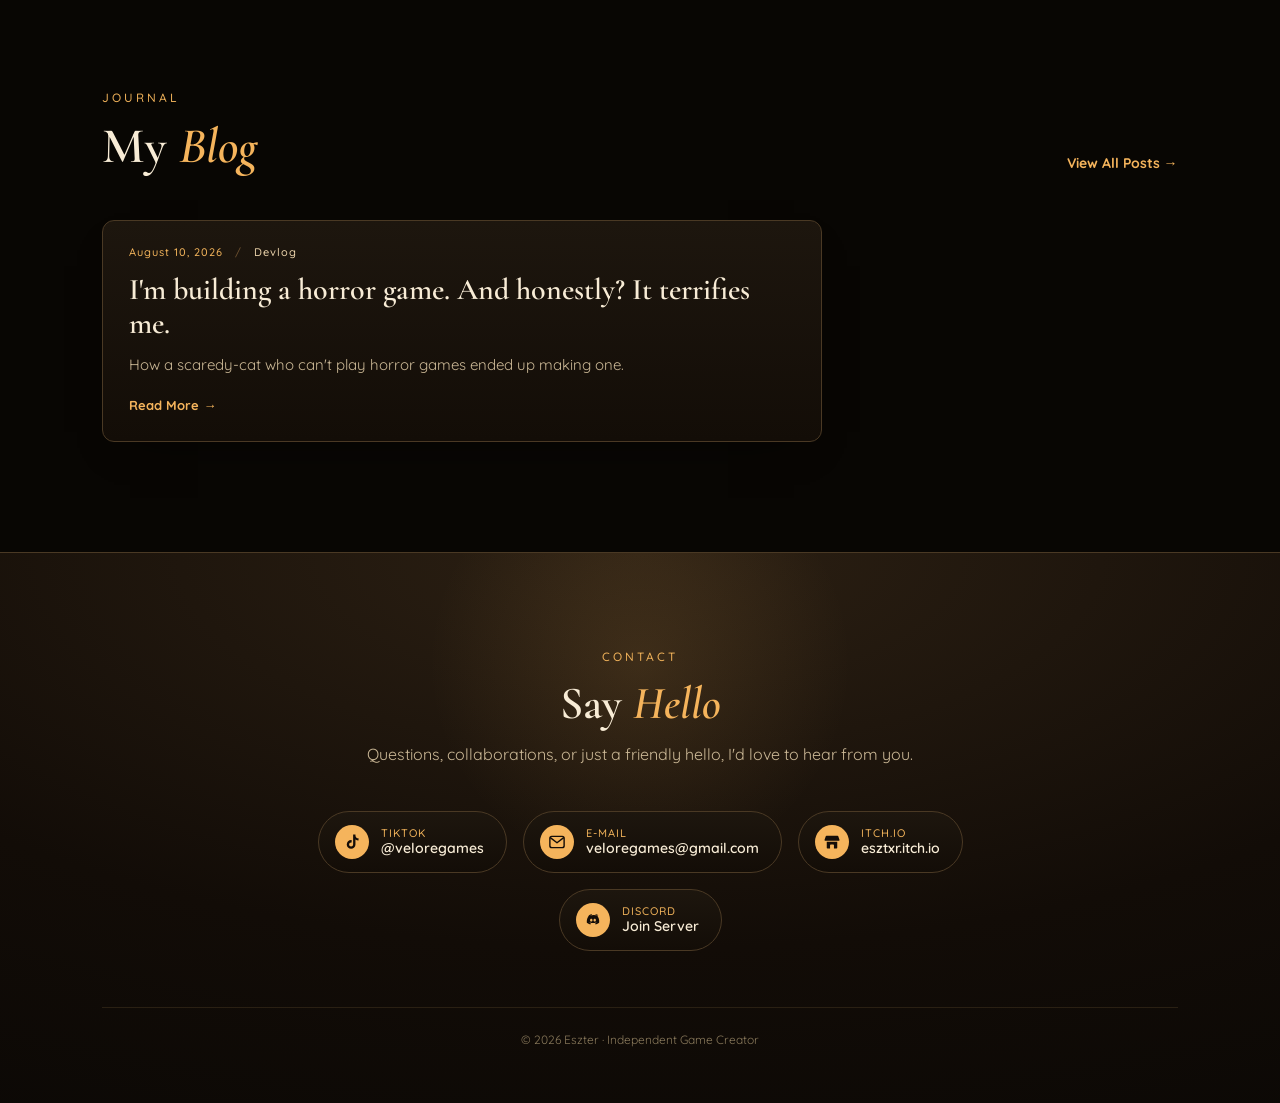
==== commit 0aab5eee: "handy-ansicht und design vereinheitlicht" ====
--- a/index.html
+++ b/index.html
@@ -10,7 +10,7 @@
 <style>
   * { box-sizing: border-box; }
   html { scroll-behavior: smooth; }
-  body { margin: 0; background: #0b0805; font-family: 'Quicksand', sans-serif; }
+  body { margin: 0; background: #0b0805; font-family: 'Quicksand', sans-serif; overflow-x: clip; }
   @keyframes flicker {
     0%, 100% { opacity: .85; }
     45% { opacity: 1; }
@@ -28,15 +28,66 @@
   .jam-media video { position: absolute; inset: 0; display: none; }
   .jam-media.playing video { display: block; }
   .jam-media.playing img { display: none; }
+
+  .contact-icon { width: 18px; height: 18px; fill: currentColor; }
+  /* Umriss-Icon: darf nicht gefüllt werden */
+  .contact-icon--line { fill: none; stroke: currentColor; }
+  .nav-links { display: flex; gap: 30px; }
+  /* Burger nur auf schmalen Screens */
+  .nav-toggle { display: none; }
+
+  /* --- Kleinere Bildschirme: Handy und Tablet --- */
+  @media (max-width: 860px) {
+    .site-nav { position: sticky; padding: 13px 6vw !important; }
+    .nav-toggle {
+      display: flex; flex-direction: column; align-items: center; justify-content: center;
+      gap: 5px; width: 44px; height: 40px; padding: 0; cursor: pointer;
+      background: none; border: 1px solid #4a3924; border-radius:12px;
+    }
+    .nav-toggle span { display: block; width: 18px; height: 1.5px; background: #e8d7b8; }
+    .nav-links {
+      display: none; position: absolute; top: calc(100% + 10px); left: 6vw; right: 6vw;
+      flex-direction: column; gap: 2px !important; padding: 8px;
+      background: #150e08; border: 1px solid #3b2e1d; border-radius:12px;
+      box-shadow: 0 24px 48px -22px rgba(0,0,0,.85);
+    }
+    .site-nav.open .nav-links { display: flex; }
+    .nav-links a { padding: 11px 13px; border-radius:12px; font-size: 17px !important; }
+
+    .sec { padding-left: 6vw !important; padding-right: 6vw !important; }
+    .sec-title { font-size: clamp(32px, 8.5vw, 44px) !important; }
+    .card-media { height: 200px; }
+    .jam-media { height: 190px; }
+    .about-row { gap: 32px !important; }
+    .about-photo { flex: 0 0 auto !important; width: 100%; max-width: 300px; }
+    .about-img { width: 100% !important; height: auto !important; aspect-ratio: 300 / 380; }
+  }
+
+  /* Ab hier passt keine zweite Kartenspalte mehr daneben */
+  @media (max-width: 700px) {
+    .card-grid { grid-template-columns: 1fr !important; gap: 18px !important; }
+  }
+
+  @media (max-width: 600px) {
+    .sec { padding-top: 62px !important; padding-bottom: 72px !important; }
+    .jam-card { transform: none !important; }
+    .blog-head { flex-direction: column; align-items: flex-start !important; gap: 14px !important; }
+    .contact-copy { text-align: left !important; }
+    .contact-list { flex-direction: column; gap: 12px !important; }
+    .contact-list a { justify-content: flex-start; }
+  }
 </style>
 </head>
 <body>
 
 <div style="font-family: 'Quicksand', sans-serif;">
 
-  <nav style="position: sticky; top: 0; z-index: 50; display: flex; align-items: center; justify-content: space-between; padding: 16px 8vw; background: rgba(11,8,5,.82); backdrop-filter: blur(10px); border-bottom: 1px solid #2e2417;">
+  <nav class="site-nav" id="siteNav" style="position: sticky; top: 0; z-index: 50; display: flex; align-items: center; justify-content: space-between; padding: 16px 8vw; background: rgba(11,8,5,.82); backdrop-filter: blur(10px); border-bottom: 1px solid #2e2417;">
     <a href="#top" style="font-family: 'Cormorant Garamond', serif; font-weight: 600; font-size: 24px; color: #f6e6cc; text-decoration: none; letter-spacing: .5px;">Eszter</a>
-    <div style="display: flex; gap: 30px;">
+    <button class="nav-toggle" id="navToggle" aria-expanded="false" aria-label="Menu">
+      <span></span><span></span><span></span>
+    </button>
+    <div class="nav-links">
       <a href="#games" style="font-family: 'Cormorant Garamond', serif; font-weight: 600; font-size: 18px; color: #d8c4a2; text-decoration: none; letter-spacing: .3px;">Games</a>
       <a href="#gamejam" style="font-family: 'Cormorant Garamond', serif; font-weight: 600; font-size: 18px; color: #d8c4a2; text-decoration: none; letter-spacing: .3px;">Game Jams</a>
       <a href="#about" style="font-family: 'Cormorant Garamond', serif; font-weight: 600; font-size: 18px; color: #d8c4a2; text-decoration: none; letter-spacing: .3px;">About</a>
@@ -48,18 +99,17 @@
   <span id="top"></span>
 
   <!-- ===== GAMES ===== -->
-  <section id="games" style="position: relative; scroll-margin-top: 64px; background: radial-gradient(120% 80% at 20% 0%, #2c2013, #140d08 55%, #0b0805); color: #f0e2cb; padding: 90px 8vw 116px; overflow: hidden;">
+  <section id="games" class="sec" style="position: relative; scroll-margin-top: 64px; background: radial-gradient(120% 80% at 20% 0%, #2c2013, #140d08 55%, #0b0805); color: #f0e2cb; padding: 90px 8vw 116px; overflow: hidden;">
     <div style="position: absolute; top: -80px; left: 8%; width: 420px; height: 420px; border-radius: 50%; background: radial-gradient(circle, rgba(240,178,90,.16), rgba(240,178,90,0) 65%); animation: flicker 5s infinite ease-in-out; pointer-events: none;"></div>
 
     <div style="position: relative; max-width: 720px; margin-bottom: 64px;">
       <div style="font-family: 'Quicksand', sans-serif; font-weight: 500; font-size: 12px; letter-spacing: 3px; text-transform: uppercase; color: #f0b25a; margin-bottom: 18px;">Portfolio</div>
-      <h2 style="font-family: 'Cormorant Garamond', serif; font-weight: 600; font-size: 54px; line-height: 1.03; margin: 0 0 16px; color: #f8ecd6;">Two Worlds.<br>One Developer.</h2>
-      <p style="font-size: 17px; line-height: 1.6; color: #cbb896; margin: 0; max-width: 560px;">From cozy games to atmospheric horror experiences. Click a card to open the game.</p>
+      <h2 class="sec-title" style="font-family: 'Cormorant Garamond', serif; font-weight: 600; font-size: 54px; line-height: 1.03; margin: 0 0 16px; color: #f8ecd6;">Cozy games, horror games,<br>and everything in between.</h2>
+      <p style="font-size: 17px; line-height: 1.6; color: #cbb896; margin: 0; max-width: 560px;">The contrast is the whole point for me. Some of these are meant to relax you, some really aren't. Click a card to have a look.</p>
     </div>
 
     <div style="position: relative; display: flex; flex-direction: column; gap: 60px;">
 
-     
       <!-- Horror & Atmospheric -->
       <div>
         <div style="display: flex; align-items: baseline; gap: 16px; margin-bottom: 26px;">
@@ -67,38 +117,38 @@
           <span style="flex: 1; height: 1px; background: linear-gradient(90deg, #6a4f2e, transparent);"></span>
         </div>
 
-        <div style="display: grid; grid-template-columns: repeat(auto-fill, minmax(300px, 1fr)); gap: 22px; align-items: stretch;">
-
-          <a href="games/horror1.html" style="display: flex; flex-direction: column; text-decoration: none; border: 1px solid #4a3924; border-radius: 16px; overflow: hidden; background: linear-gradient(180deg, #1d160e, #130d07); box-shadow: 0 18px 44px -26px rgba(0,0,0,.8);">
+        <div class="card-grid" style="display: grid; grid-template-columns: repeat(auto-fill, minmax(300px, 1fr)); gap: 22px; align-items: stretch;">
+
+          <a href="games/horror1.html" style="display: flex; flex-direction: column; text-decoration: none; border: 1px solid #4a3924; border-radius:12px; overflow: hidden; background: linear-gradient(180deg, #1d160e, #130d07); box-shadow: 0 18px 44px -26px rgba(0,0,0,.8);">
             <div class="card-media">
               <img src="img/EarlyAccessthumb.png" alt="Early Access">
-              <div style="position: absolute; top: 12px; left: 12px; font-family: 'Quicksand', sans-serif; font-weight: 500; font-size: 10px; letter-spacing: 1px; color: #140d08; background: #f5b45c; padding: 4px 10px; border-radius: 20px;">PUBLISHED</div>
+              <div style="position: absolute; top: 12px; left: 12px; font-family: 'Quicksand', sans-serif; font-weight: 500; font-size: 10px; letter-spacing: 1px; color: #140d08; background: #f5b45c; padding: 4px 10px; border-radius:999px;">PUBLISHED</div>
             </div>
             <div style="padding: 20px 22px 22px; display: flex; flex-direction: column; flex: 1;">
               <div style="font-family: 'Cormorant Garamond', serif; font-weight: 600; font-size: 26px; line-height: 1.1; color: #f8ecd6;">Early Access</div>
               <div style="font-family: 'Quicksand', sans-serif; font-weight: 500; font-size: 11px; letter-spacing: 1px; color: #f0b25a; margin-top: 6px;">Murder Mystery · 1970s Hotel</div>
-              <p style="font-size: 14.5px; line-height: 1.6; color: #cbb896; margin: 14px 0 0;">You playtest a murder mystery game set in a 1970s hotel, but soon unexplainable things start happening.</p>
+              <p style="font-size: 15px; line-height: 1.6; color: #cbb896; margin: 14px 0 0;">You playtest a murder mystery game set in a 1970s hotel, but soon unexplainable things start happening.</p>
               <div style="display: flex; flex-wrap: wrap; gap: 7px; margin-top: 16px;">
-                <span style="font-family: 'Quicksand', sans-serif; font-weight: 600; font-size: 11px; color: #ecd4ac; border: 1px solid #6f5230; padding: 4px 11px; border-radius: 20px;">Horror</span>
-                <span style="font-family: 'Quicksand', sans-serif; font-weight: 600; font-size: 11px; color: #ecd4ac; border: 1px solid #6f5230; padding: 4px 11px; border-radius: 20px;">Atmospheric</span>
+                <span style="font-family: 'Quicksand', sans-serif; font-weight: 600; font-size: 11px; color: #ecd4ac; border: 1px solid #6f5230; padding: 4px 11px; border-radius:999px;">Horror</span>
+                <span style="font-family: 'Quicksand', sans-serif; font-weight: 600; font-size: 11px; color: #ecd4ac; border: 1px solid #6f5230; padding: 4px 11px; border-radius:999px;">Atmospheric</span>
               </div>
               <div style="margin-top: auto; padding-top: 18px; font-family: 'Quicksand', sans-serif; font-weight: 700; font-size: 13px; color: #f5b45c;">View Game →</div>
             </div>
           </a>
 
-          <a href="games/horror2.html" style="display: flex; flex-direction: column; text-decoration: none; border: 1px solid #4a3924; border-radius: 16px; overflow: hidden; background: linear-gradient(180deg, #1d160e, #130d07); box-shadow: 0 18px 44px -26px rgba(0,0,0,.8);">
+          <a href="games/horror2.html" style="display: flex; flex-direction: column; text-decoration: none; border: 1px solid #4a3924; border-radius:12px; overflow: hidden; background: linear-gradient(180deg, #1d160e, #130d07); box-shadow: 0 18px 44px -26px rgba(0,0,0,.8);">
             <div class="card-media" style="background: repeating-linear-gradient(45deg, #1c1614, #1c1614 10px, #14100e 10px, #14100e 20px); display: flex; align-items: center; justify-content: center;">
               <div style="font-family: 'Quicksand', sans-serif; font-weight: 500; font-size: 11px; letter-spacing: 1px; color: rgba(240,226,203,.55);">Image coming soon ❤</div>
-              <div style="position: absolute; top: 12px; left: 12px; font-family: 'Quicksand', sans-serif; font-weight: 500; font-size: 10px; letter-spacing: 1px; color: #140d08; background: #f5b45c; padding: 4px 10px; border-radius: 20px;">WIP</div>
+              <div style="position: absolute; top: 12px; left: 12px; font-family: 'Quicksand', sans-serif; font-weight: 500; font-size: 10px; letter-spacing: 1px; color: #140d08; background: #f5b45c; padding: 4px 10px; border-radius:999px;">WIP</div>
             </div>
             <div style="padding: 20px 22px 22px; display: flex; flex-direction: column; flex: 1;">
               <div style="font-family: 'Cormorant Garamond', serif; font-weight: 600; font-size: 26px; line-height: 1.1; color: #f8ecd6;">Shell Market</div>
               <div style="font-family: 'Quicksand', sans-serif; font-weight: 500; font-size: 11px; letter-spacing: 1px; color: #f0b25a; margin-top: 6px;">In Development</div>
-              <p style="font-size: 14.5px; line-height: 1.6; color: #cbb896; margin: 14px 0 0;">In development :) Follow me on TikTok for updates and behind the scenes.</p>
+              <p style="font-size: 15px; line-height: 1.6; color: #cbb896; margin: 14px 0 0;">In development :) Follow me on TikTok for updates and behind the scenes.</p>
               <div style="display: flex; flex-wrap: wrap; gap: 7px; margin-top: 16px;">
-                <span style="font-family: 'Quicksand', sans-serif; font-weight: 600; font-size: 11px; color: #ecd4ac; border: 1px solid #6f5230; padding: 4px 11px; border-radius: 20px;">Horror</span>
-                <span style="font-family: 'Quicksand', sans-serif; font-weight: 600; font-size: 11px; color: #ecd4ac; border: 1px solid #6f5230; padding: 4px 11px; border-radius: 20px;">Coming Soon</span>
-                <span style="font-family: 'Quicksand', sans-serif; font-weight: 600; font-size: 11px; color: #ecd4ac; border: 1px solid #6f5230; padding: 4px 11px; border-radius: 20px;">Indie</span>
+                <span style="font-family: 'Quicksand', sans-serif; font-weight: 600; font-size: 11px; color: #ecd4ac; border: 1px solid #6f5230; padding: 4px 11px; border-radius:999px;">Horror</span>
+                <span style="font-family: 'Quicksand', sans-serif; font-weight: 600; font-size: 11px; color: #ecd4ac; border: 1px solid #6f5230; padding: 4px 11px; border-radius:999px;">Coming Soon</span>
+                <span style="font-family: 'Quicksand', sans-serif; font-weight: 600; font-size: 11px; color: #ecd4ac; border: 1px solid #6f5230; padding: 4px 11px; border-radius:999px;">Indie</span>
               </div>
               <div style="margin-top: auto; padding-top: 18px; font-family: 'Quicksand', sans-serif; font-weight: 700; font-size: 13px; color: #f5b45c;">View Game →</div>
             </div>
@@ -114,40 +164,40 @@
           <span style="flex: 1; height: 1px; background: linear-gradient(90deg, #6a4f2e, transparent);"></span>
         </div>
 
-        <div style="display: grid; grid-template-columns: repeat(auto-fill, minmax(300px, 1fr)); gap: 22px; align-items: stretch;">
-
-          <a class="game-card" href="games/boxventure.html" style="display: flex; flex-direction: column; text-decoration: none; border: 1px solid #4a3924; border-radius: 16px; overflow: hidden; background: linear-gradient(180deg, #1d160e, #130d07); box-shadow: 0 18px 44px -26px rgba(0,0,0,.8);">
+        <div class="card-grid" style="display: grid; grid-template-columns: repeat(auto-fill, minmax(300px, 1fr)); gap: 22px; align-items: stretch;">
+
+          <a href="games/boxventure.html" style="display: flex; flex-direction: column; text-decoration: none; border: 1px solid #4a3924; border-radius:12px; overflow: hidden; background: linear-gradient(180deg, #1d160e, #130d07); box-shadow: 0 18px 44px -26px rgba(0,0,0,.8);">
             <div class="card-media" onmouseenter="this.classList.add('playing'); const v=this.querySelector('video'); if(v){v.currentTime=0; v.play();}" onmouseleave="this.classList.remove('playing'); const v=this.querySelector('video'); if(v){v.pause();}">
               <img src="img/Boxventure%20(1).png" alt="Boxventure">
-              <video src="img/BoxventureHoverVideo.mp4" loop muted playsinline></video>
-              <div style="position: absolute; top: 12px; left: 12px; font-family: 'Quicksand', sans-serif; font-weight: 500; font-size: 10px; letter-spacing: 1px; color: #140d08; background: #f5b45c; padding: 4px 10px; border-radius: 20px;">PUBLISHED</div>
+              <video preload="none" src="img/BoxventureHoverVideo.mp4" loop muted playsinline></video>
+              <div style="position: absolute; top: 12px; left: 12px; font-family: 'Quicksand', sans-serif; font-weight: 500; font-size: 10px; letter-spacing: 1px; color: #140d08; background: #f5b45c; padding: 4px 10px; border-radius:999px;">PUBLISHED</div>
             </div>
             <div style="padding: 20px 22px 22px; display: flex; flex-direction: column; flex: 1;">
               <div style="font-family: 'Cormorant Garamond', serif; font-weight: 600; font-size: 26px; line-height: 1.1; color: #f8ecd6;">Boxventure</div>
               <div style="font-family: 'Quicksand', sans-serif; font-weight: 500; font-size: 11px; letter-spacing: 1px; color: #f0b25a; margin-top: 6px;">Jump 'n' Run · Adventure</div>
-              <p style="font-size: 14.5px; line-height: 1.6; color: #cbb896; margin: 14px 0 0;">A cozy jump 'n' run adventure to unwind with, made with heart and a little box as the hero.</p>
+              <p style="font-size: 15px; line-height: 1.6; color: #cbb896; margin: 14px 0 0;">A little cardboard guy on a big adventure. Made to be played slowly.</p>
               <div style="display: flex; flex-wrap: wrap; gap: 7px; margin-top: 16px;">
-                <span style="font-family: 'Quicksand', sans-serif; font-weight: 600; font-size: 11px; color: #ecd4ac; border: 1px solid #6f5230; padding: 4px 11px; border-radius: 20px;">Cozy</span>
-                <span style="font-family: 'Quicksand', sans-serif; font-weight: 600; font-size: 11px; color: #ecd4ac; border: 1px solid #6f5230; padding: 4px 11px; border-radius: 20px;">Adventure</span>
-                <span style="font-family: 'Quicksand', sans-serif; font-weight: 600; font-size: 11px; color: #ecd4ac; border: 1px solid #6f5230; padding: 4px 11px; border-radius: 20px;">Jump 'n' Run</span>
+                <span style="font-family: 'Quicksand', sans-serif; font-weight: 600; font-size: 11px; color: #ecd4ac; border: 1px solid #6f5230; padding: 4px 11px; border-radius:999px;">Cozy</span>
+                <span style="font-family: 'Quicksand', sans-serif; font-weight: 600; font-size: 11px; color: #ecd4ac; border: 1px solid #6f5230; padding: 4px 11px; border-radius:999px;">Adventure</span>
+                <span style="font-family: 'Quicksand', sans-serif; font-weight: 600; font-size: 11px; color: #ecd4ac; border: 1px solid #6f5230; padding: 4px 11px; border-radius:999px;">Jump 'n' Run</span>
               </div>
               <div style="margin-top: auto; padding-top: 18px; font-family: 'Quicksand', sans-serif; font-weight: 700; font-size: 13px; color: #f5b45c;">View Game →</div>
             </div>
           </a>
 
-          <a class="game-card" href="games/spirits.html" style="display: flex; flex-direction: column; text-decoration: none; border: 1px solid #4a3924; border-radius: 16px; overflow: hidden; background: linear-gradient(180deg, #1d160e, #130d07); box-shadow: 0 18px 44px -26px rgba(0,0,0,.8);">
+          <a href="games/spirits.html" style="display: flex; flex-direction: column; text-decoration: none; border: 1px solid #4a3924; border-radius:12px; overflow: hidden; background: linear-gradient(180deg, #1d160e, #130d07); box-shadow: 0 18px 44px -26px rgba(0,0,0,.8);">
             <div class="card-media" onmouseenter="this.classList.add('playing'); const v=this.querySelector('video'); if(v){v.currentTime=0; v.play();}" onmouseleave="this.classList.remove('playing'); const v=this.querySelector('video'); if(v){v.pause();}">
               <img src="img/SpiritsThumb.png" alt="SPIRITS">
-              <video src="img/SpiritsTrailer.mp4" loop muted playsinline></video>
-              <div style="position: absolute; top: 12px; left: 12px; font-family: 'Quicksand', sans-serif; font-weight: 500; font-size: 10px; letter-spacing: 1px; color: #140d08; background: #f5b45c; padding: 4px 10px; border-radius: 20px;">PUBLISHED</div>
+              <video preload="none" src="img/SpiritsTrailer.mp4" loop muted playsinline></video>
+              <div style="position: absolute; top: 12px; left: 12px; font-family: 'Quicksand', sans-serif; font-weight: 500; font-size: 10px; letter-spacing: 1px; color: #140d08; background: #f5b45c; padding: 4px 10px; border-radius:999px;">PUBLISHED</div>
             </div>
             <div style="padding: 20px 22px 22px; display: flex; flex-direction: column; flex: 1;">
               <div style="font-family: 'Cormorant Garamond', serif; font-weight: 600; font-size: 26px; line-height: 1.1; color: #f8ecd6;">SPIRITS</div>
               <div style="font-family: 'Quicksand', sans-serif; font-weight: 500; font-size: 11px; letter-spacing: 1px; color: #f0b25a; margin-top: 6px;">Pixel · Jump 'n' Run</div>
-              <p style="font-size: 14.5px; line-height: 1.6; color: #cbb896; margin: 14px 0 0;">A pixel jump 'n' run with a special atmosphere, quiet, moody, mysterious.</p>
+              <p style="font-size: 15px; line-height: 1.6; color: #cbb896; margin: 14px 0 0;">A quiet pixel platformer. More mood than challenge.</p>
               <div style="display: flex; flex-wrap: wrap; gap: 7px; margin-top: 16px;">
-                <span style="font-family: 'Quicksand', sans-serif; font-weight: 600; font-size: 11px; color: #ecd4ac; border: 1px solid #6f5230; padding: 4px 11px; border-radius: 20px;">Pixel Art</span>
-                <span style="font-family: 'Quicksand', sans-serif; font-weight: 600; font-size: 11px; color: #ecd4ac; border: 1px solid #6f5230; padding: 4px 11px; border-radius: 20px;">Jump 'n' Run</span>
+                <span style="font-family: 'Quicksand', sans-serif; font-weight: 600; font-size: 11px; color: #ecd4ac; border: 1px solid #6f5230; padding: 4px 11px; border-radius:999px;">Pixel Art</span>
+                <span style="font-family: 'Quicksand', sans-serif; font-weight: 600; font-size: 11px; color: #ecd4ac; border: 1px solid #6f5230; padding: 4px 11px; border-radius:999px;">Jump 'n' Run</span>
               </div>
               <div style="margin-top: auto; padding-top: 18px; font-family: 'Quicksand', sans-serif; font-weight: 700; font-size: 13px; color: #f5b45c;">View Game →</div>
             </div>
@@ -160,52 +210,52 @@
   </section>
 
   <!-- ===== GAME JAMS ===== -->
-  <section id="gamejam" style="position: relative; scroll-margin-top: 64px; background: #080603; color: #f0e2cb; padding: 90px 8vw 100px; border-top: 1px dashed #4a3924; border-bottom: 1px dashed #4a3924;">
+  <section id="gamejam" class="sec" style="position: relative; scroll-margin-top: 64px; background: #080603; color: #f0e2cb; padding: 90px 8vw 100px; border-top: 1px dashed #4a3924; border-bottom: 1px dashed #4a3924;">
     <div style="position: relative; max-width: 760px; margin-bottom: 54px;">
-      <div style="display: inline-block; font-family: 'Quicksand', sans-serif; font-weight: 500; font-size: 11px; letter-spacing: 3px; text-transform: uppercase; color: #140d08; background: #f5b45c; padding: 5px 12px; border-radius: 3px; transform: rotate(-1.5deg); margin-bottom: 20px;">Game Jams · 4 Days</div>
-      <h2 style="font-family: 'Cormorant Garamond', serif; font-weight: 600; font-size: 50px; line-height: 1.03; margin: 0 0 14px; color: #f8ecd6;">96 Hours. Chaos. Magic.</h2>
-      <p style="font-size: 16px; line-height: 1.6; color: #c4b088; margin: 0; max-width: 520px;">These games were made within 4 days, raw, fast, and full of heart.</p>
+      <div style="display: inline-block; font-family: 'Quicksand', sans-serif; font-weight: 500; font-size: 11px; letter-spacing: 3px; text-transform: uppercase; color: #140d08; background: #f5b45c; padding: 5px 12px; border-radius:999px; transform: rotate(-1.5deg); margin-bottom: 20px;">Game Jams</div>
+      <h2 class="sec-title" style="font-family: 'Cormorant Garamond', serif; font-weight: 600; font-size: 50px; line-height: 1.03; margin: 0 0 14px; color: #f8ecd6;">Four days, one game, every time</h2>
+      <p style="font-size: 16px; line-height: 1.6; color: #c4b088; margin: 0; max-width: 520px;">Four days each, start to finish. They're rough, and I like them that way.</p>
     </div>
 
     <div style="display: flex; flex-wrap: wrap; gap: 26px;">
 
-      <a href="games/robojobo.html" style="text-decoration: none; flex: 1 1 280px; min-width: 260px; transform: rotate(-1.2deg); display: block;">
-        <div style="border: 1px dashed #6f5230; border-radius: 10px; background: repeating-linear-gradient(180deg, #150f09, #150f09 26px, #120c07 26px, #120c07 27px); overflow: hidden;">
+      <a class="jam-card" href="games/robojobo.html" style="text-decoration: none; flex: 1 1 280px; min-width: 260px; transform: rotate(-1.2deg); display: block;">
+        <div style="border: 1px dashed #6f5230; border-radius:12px; background: repeating-linear-gradient(180deg, #150f09, #150f09 26px, #120c07 26px, #120c07 27px); overflow: hidden;">
           <div class="jam-media">
             <img src="img/RoboThumb.png" alt="Robo Jobo INC.">
           </div>
           <div style="padding: 16px 18px 20px;">
             <div style="font-family: 'Quicksand', sans-serif; font-weight: 600; font-size: 10px; letter-spacing: 1.5px; text-transform: uppercase; color: #f0b25a; margin-bottom: 6px;">Game Jam · 2024</div>
             <div style="font-family: 'Cormorant Garamond', serif; font-weight: 600; font-size: 22px; color: #f8ecd6;">Robo Jobo INC.</div>
-            <p style="font-size: 13.5px; line-height: 1.55; color: #cbb896; margin: 8px 0 0;">provide robots with suitable jobs</p>
-          </div>
-        </div>
-      </a>
-
-      <a href="games/frogoff.html" style="text-decoration: none; flex: 1 1 280px; min-width: 260px; transform: rotate(1.4deg); display: block;">
-        <div style="border: 1px dashed #6f5230; border-radius: 10px; background: repeating-linear-gradient(180deg, #150f09, #150f09 26px, #120c07 26px, #120c07 27px); overflow: hidden;">
+            <p style="font-size: 14px; line-height: 1.55; color: #cbb896; margin: 8px 0 0;">provide robots with suitable jobs</p>
+          </div>
+        </div>
+      </a>
+
+      <a class="jam-card" href="games/frogoff.html" style="text-decoration: none; flex: 1 1 280px; min-width: 260px; transform: rotate(1.4deg); display: block;">
+        <div style="border: 1px dashed #6f5230; border-radius:12px; background: repeating-linear-gradient(180deg, #150f09, #150f09 26px, #120c07 26px, #120c07 27px); overflow: hidden;">
           <div class="jam-media" onmouseenter="this.classList.add('playing'); const v=this.querySelector('video'); if(v){v.currentTime=0; v.play();}" onmouseleave="this.classList.remove('playing'); const v=this.querySelector('video'); if(v){v.pause();}">
             <img src="img/Frogthumb.png" alt="Frog Off">
-            <video src="img/FrogClips.mp4" loop muted playsinline></video>
+            <video preload="none" src="img/FrogClips.mp4" loop muted playsinline></video>
           </div>
           <div style="padding: 16px 18px 20px;">
             <div style="font-family: 'Quicksand', sans-serif; font-weight: 600; font-size: 10px; letter-spacing: 1.5px; text-transform: uppercase; color: #f0b25a; margin-bottom: 6px;">Game Jam · 2024</div>
             <div style="font-family: 'Cormorant Garamond', serif; font-weight: 600; font-size: 22px; color: #f8ecd6;">Frog Off</div>
-            <p style="font-size: 13.5px; line-height: 1.55; color: #cbb896; margin: 8px 0 0;">Protect your home</p>
-          </div>
-        </div>
-      </a>
-
-      <a href="games/shadow.html" style="text-decoration: none; flex: 1 1 280px; min-width: 260px; transform: rotate(-0.8deg); display: block;">
-        <div style="border: 1px dashed #6f5230; border-radius: 10px; background: repeating-linear-gradient(180deg, #150f09, #150f09 26px, #120c07 26px, #120c07 27px); overflow: hidden;">
+            <p style="font-size: 14px; line-height: 1.55; color: #cbb896; margin: 8px 0 0;">Protect your home</p>
+          </div>
+        </div>
+      </a>
+
+      <a class="jam-card" href="games/shadow.html" style="text-decoration: none; flex: 1 1 280px; min-width: 260px; transform: rotate(-0.8deg); display: block;">
+        <div style="border: 1px dashed #6f5230; border-radius:12px; background: repeating-linear-gradient(180deg, #150f09, #150f09 26px, #120c07 26px, #120c07 27px); overflow: hidden;">
           <div class="jam-media" onmouseenter="this.classList.add('playing'); const v=this.querySelector('video'); if(v){v.currentTime=0; v.play();}" onmouseleave="this.classList.remove('playing'); const v=this.querySelector('video'); if(v){v.pause();}">
             <img src="img/ShadowThumb.png" alt="What's your Shadow">
-            <video src="img/WhatsUrShadowVideo.mp4" loop muted playsinline style="object-position: center bottom;"></video>
+            <video preload="none" src="img/WhatsUrShadowVideo.mp4" loop muted playsinline style="object-position: center bottom;"></video>
           </div>
           <div style="padding: 16px 18px 20px;">
             <div style="font-family: 'Quicksand', sans-serif; font-weight: 600; font-size: 10px; letter-spacing: 1.5px; text-transform: uppercase; color: #f0b25a; margin-bottom: 6px;">Game Jam · 2024</div>
             <div style="font-family: 'Cormorant Garamond', serif; font-weight: 600; font-size: 22px; color: #f8ecd6;">What's your Shadow</div>
-            <p style="font-size: 13.5px; line-height: 1.55; color: #cbb896; margin: 8px 0 0;">You are the Enemy</p>
+            <p style="font-size: 14px; line-height: 1.55; color: #cbb896; margin: 8px 0 0;">You are the Enemy</p>
           </div>
         </div>
       </a>
@@ -214,53 +264,53 @@
   </section>
 
   <!-- ===== ABOUT ===== -->
-  <section id="about" style="position: relative; scroll-margin-top: 64px; background: radial-gradient(120% 80% at 80% 100%, #2c2013, #140d08 55%, #0b0805); color: #f0e2cb; padding: 96px 8vw; overflow: hidden;">
+  <section id="about" class="sec" style="position: relative; scroll-margin-top: 64px; background: radial-gradient(120% 80% at 80% 100%, #2c2013, #140d08 55%, #0b0805); color: #f0e2cb; padding: 96px 8vw; overflow: hidden;">
     <div style="position: absolute; bottom: -100px; right: 6%; width: 380px; height: 380px; border-radius: 50%; background: radial-gradient(circle, rgba(240,178,90,.14), rgba(240,178,90,0) 65%); animation: flicker 6s infinite ease-in-out; pointer-events: none;"></div>
 
-    <div style="position: relative; display: flex; flex-wrap: wrap; gap: 56px; align-items: center; justify-content: center; max-width: 1000px; margin: 0 auto;">
-      <div style="flex: 0 0 300px;">
-        <img src="img/ME.jpg" alt="Eszter" style="width: 300px; height: 380px; object-fit: cover; border-radius: 14px; border: 1px solid #6f5230; box-shadow: 0 24px 60px -30px rgba(0,0,0,.9);">
+    <div class="about-row" style="position: relative; display: flex; flex-wrap: wrap; gap: 56px; align-items: center; justify-content: center; max-width: 1000px; margin: 0 auto;">
+      <div class="about-photo" style="flex: 0 0 300px;">
+        <img class="about-img" src="img/ME.jpg" alt="Eszter" style="width: 300px; height: 380px; object-fit: cover; border-radius:12px; border: 1px solid #6f5230; box-shadow: 0 24px 60px -30px rgba(0,0,0,.9);">
       </div>
 
       <div style="flex: 1 1 420px;">
         <div style="font-family: 'Quicksand', sans-serif; font-weight: 500; font-size: 12px; letter-spacing: 3px; text-transform: uppercase; color: #f0b25a; margin-bottom: 18px;">About Me</div>
-        <h2 style="font-family: 'Cormorant Garamond', serif; font-weight: 600; font-size: 46px; line-height: 1.05; margin: 0 0 24px; color: #f8ecd6;">Hey there, I'm <span style="font-style: italic; color: #f5b45c;">Eszter</span> :)</h2>
+        <h2 class="sec-title" style="font-family: 'Cormorant Garamond', serif; font-weight: 600; font-size: 46px; line-height: 1.05; margin: 0 0 24px; color: #f8ecd6;">Hey there, I'm <span style="font-style: italic; color: #f5b45c;">Eszter</span> :)</h2>
         <p style="font-size: 16px; line-height: 1.7; color: #cbb896; margin: 0 0 16px; max-width: 560px;">Even before I could walk, I was holding a controller, playing games with my older brother. Since then, I've been fascinated by how games tell stories and pull us into completely different worlds.</p>
         <p style="font-size: 16px; line-height: 1.7; color: #cbb896; margin: 0 0 16px; max-width: 560px;">My love for books also inspired me early on to write my own stories and create imaginative universes. Even back then, I dreamed of one day bringing those worlds to life through games.</p>
-        <p style="font-size: 16px; line-height: 1.7; color: #cbb896; margin: 0 0 16px; max-width: 560px;">Over the past three years, I've learned how to make that dream real: how to turn ideas into experiences, express emotion through gameplay, and design worlds that players can truly lose themselves in.</p>
+        <p style="font-size: 16px; line-height: 1.7; color: #cbb896; margin: 0 0 16px; max-width: 560px;">About a year ago I finished my studies, and since then I've learned how to make that dream real: how to turn ideas into experiences, express emotion through gameplay, and design worlds that players can truly lose themselves in.</p>
         <p style="font-size: 16px; line-height: 1.7; color: #cbb896; margin: 0 0 16px; max-width: 560px;">That's why I've decided to make games of my own, and to let players dive right into the worlds I create.</p>
         <p style="font-size: 16px; line-height: 1.7; color: #cbb896; margin: 0 0 30px; max-width: 560px;">Along the way, I've not only found my path but also my passion. Every day, I try to grow a little more and get closer to turning those dreams into reality.</p>
 
         <div style="display: flex; flex-wrap: wrap; gap: 10px;">
-          <span style="font-family: 'Quicksand', sans-serif; font-weight: 600; font-size: 13px; color: #ecd4ac; border: 1px solid #6f5230; padding: 7px 15px; border-radius: 24px;">Game Design</span>
-          <span style="font-family: 'Quicksand', sans-serif; font-weight: 600; font-size: 13px; color: #ecd4ac; border: 1px solid #6f5230; padding: 7px 15px; border-radius: 24px;">Narrative Design</span>
-          <span style="font-family: 'Quicksand', sans-serif; font-weight: 600; font-size: 13px; color: #ecd4ac; border: 1px solid #6f5230; padding: 7px 15px; border-radius: 24px;">3D Art</span>
-          <span style="font-family: 'Quicksand', sans-serif; font-weight: 600; font-size: 13px; color: #ecd4ac; border: 1px solid #6f5230; padding: 7px 15px; border-radius: 24px;">Texturing</span>
-          <span style="font-family: 'Quicksand', sans-serif; font-weight: 600; font-size: 13px; color: #ecd4ac; border: 1px solid #6f5230; padding: 7px 15px; border-radius: 24px;">Level Design</span>
-          <span style="font-family: 'Quicksand', sans-serif; font-weight: 600; font-size: 13px; color: #ecd4ac; border: 1px solid #6f5230; padding: 7px 15px; border-radius: 24px;">Unreal Engine</span>
-          <span style="font-family: 'Quicksand', sans-serif; font-weight: 600; font-size: 13px; color: #ecd4ac; border: 1px solid #6f5230; padding: 7px 15px; border-radius: 24px;">Unity</span>
-          <span style="font-family: 'Quicksand', sans-serif; font-weight: 600; font-size: 13px; color: #ecd4ac; border: 1px solid #6f5230; padding: 7px 15px; border-radius: 24px;">Pixel Art</span>
+          <span style="font-family: 'Quicksand', sans-serif; font-weight: 600; font-size: 13px; color: #ecd4ac; border: 1px solid #6f5230; padding: 7px 15px; border-radius:999px;">Game Design</span>
+          <span style="font-family: 'Quicksand', sans-serif; font-weight: 600; font-size: 13px; color: #ecd4ac; border: 1px solid #6f5230; padding: 7px 15px; border-radius:999px;">Narrative Design</span>
+          <span style="font-family: 'Quicksand', sans-serif; font-weight: 600; font-size: 13px; color: #ecd4ac; border: 1px solid #6f5230; padding: 7px 15px; border-radius:999px;">3D Art</span>
+          <span style="font-family: 'Quicksand', sans-serif; font-weight: 600; font-size: 13px; color: #ecd4ac; border: 1px solid #6f5230; padding: 7px 15px; border-radius:999px;">Texturing</span>
+          <span style="font-family: 'Quicksand', sans-serif; font-weight: 600; font-size: 13px; color: #ecd4ac; border: 1px solid #6f5230; padding: 7px 15px; border-radius:999px;">Level Design</span>
+          <span style="font-family: 'Quicksand', sans-serif; font-weight: 600; font-size: 13px; color: #ecd4ac; border: 1px solid #6f5230; padding: 7px 15px; border-radius:999px;">Unreal Engine</span>
+          <span style="font-family: 'Quicksand', sans-serif; font-weight: 600; font-size: 13px; color: #ecd4ac; border: 1px solid #6f5230; padding: 7px 15px; border-radius:999px;">Unity</span>
+          <span style="font-family: 'Quicksand', sans-serif; font-weight: 600; font-size: 13px; color: #ecd4ac; border: 1px solid #6f5230; padding: 7px 15px; border-radius:999px;">Pixel Art</span>
         </div>
       </div>
     </div>
   </section>
 
   <!-- ===== BLOG ===== -->
-  <section id="blog" style="position: relative; scroll-margin-top: 64px; background: #080603; color: #f0e2cb; padding: 96px 8vw 110px; border-top: 1px dashed #4a3924;">
-    <div style="display: flex; flex-wrap: wrap; align-items: flex-end; justify-content: space-between; gap: 20px; max-width: 1100px; margin-bottom: 48px;">
+  <section id="blog" class="sec" style="position: relative; scroll-margin-top: 64px; background: #080603; color: #f0e2cb; padding: 96px 8vw 110px; border-top: 1px dashed #4a3924;">
+    <div class="blog-head" style="display: flex; flex-wrap: wrap; align-items: flex-end; justify-content: space-between; gap: 20px; max-width: 1100px; margin-bottom: 48px;">
       <div>
         <div style="font-family: 'Quicksand', sans-serif; font-weight: 500; font-size: 12px; letter-spacing: 3px; text-transform: uppercase; color: #f0b25a; margin-bottom: 16px;">Journal</div>
-        <h2 style="font-family: 'Cormorant Garamond', serif; font-weight: 600; font-size: 50px; line-height: 1.02; margin: 0; color: #f8ecd6;">My <span style="font-style: italic; color: #f5b45c;">Blog</span></h2>
+        <h2 class="sec-title" style="font-family: 'Cormorant Garamond', serif; font-weight: 600; font-size: 50px; line-height: 1.02; margin: 0; color: #f8ecd6;">My <span style="font-style: italic; color: #f5b45c;">Blog</span></h2>
       </div>
       <a href="blog/index.html" style="font-family: 'Quicksand', sans-serif; font-weight: 700; font-size: 14px; color: #f5b45c; text-decoration: none;">View All Posts →</a>
     </div>
 
     <div style="max-width: 720px;">
 
-      <a href="blog/eintrag-1.html" style="display: flex; flex-direction: column; text-decoration: none; border: 1px solid #4a3924; border-radius: 14px; overflow: hidden; background: linear-gradient(180deg, #1d160e, #130d07); box-shadow: 0 18px 44px -28px rgba(0,0,0,.8);">
+      <a href="blog/eintrag-1.html" style="display: flex; flex-direction: column; text-decoration: none; border: 1px solid #4a3924; border-radius:12px; overflow: hidden; background: linear-gradient(180deg, #1d160e, #130d07); box-shadow: 0 18px 44px -28px rgba(0,0,0,.8);">
         <div style="padding: 24px 26px 28px;">
           <div style="display: flex; align-items: center; gap: 12px; font-family: 'Quicksand', sans-serif; font-weight: 500; font-size: 11px; letter-spacing: 1px; color: #f0b25a;">
-            <span>July 18, 2026</span><span style="color: #6f5230;">/</span><span style="color: #ecd4ac;">Devlog</span>
+            <span>August 10, 2026</span><span style="color: #6f5230;">/</span><span style="color: #ecd4ac;">Devlog</span>
           </div>
           <div style="font-family: 'Cormorant Garamond', serif; font-weight: 600; font-size: 30px; line-height: 1.12; color: #f8ecd6; margin-top: 14px;">I'm building a horror game. And honestly? It terrifies me.</div>
           <p style="font-size: 15px; line-height: 1.6; color: #cbb896; margin: 12px 0 0;">How a scaredy-cat who can't play horror games ended up making one.</p>
@@ -272,43 +322,43 @@
   </section>
 
   <!-- ===== CONTACT ===== -->
-  <footer id="kontakt" style="position: relative; scroll-margin-top: 64px; background: radial-gradient(120% 120% at 50% 0%, #2c2013, #120c07 60%, #0b0805); color: #f0e2cb; padding: 96px 8vw 56px; border-top: 1px solid #4a3924; overflow: hidden;">
+  <footer id="kontakt" class="sec" style="position: relative; scroll-margin-top: 64px; background: radial-gradient(120% 120% at 50% 0%, #2c2013, #120c07 60%, #0b0805); color: #f0e2cb; padding: 96px 8vw 56px; border-top: 1px solid #4a3924; overflow: hidden;">
     <div style="position: absolute; top: -120px; left: 50%; transform: translateX(-50%); width: 460px; height: 460px; border-radius: 50%; background: radial-gradient(circle, rgba(240,178,90,.12), rgba(240,178,90,0) 65%); animation: flicker 6s infinite ease-in-out; pointer-events: none;"></div>
 
-    <div style="position: relative; max-width: 640px; margin: 0 auto 44px; text-align: center;">
+    <div class="contact-copy" style="position: relative; max-width: 640px; margin: 0 auto 44px; text-align: center;">
       <div style="font-family: 'Quicksand', sans-serif; font-weight: 500; font-size: 12px; letter-spacing: 3px; text-transform: uppercase; color: #f0b25a; margin-bottom: 16px;">Contact</div>
-      <h2 style="font-family: 'Cormorant Garamond', serif; font-weight: 600; font-size: 46px; line-height: 1.04; margin: 0 0 14px; color: #f8ecd6;">Say <span style="font-style: italic; color: #f5b45c;">Hello</span></h2>
+      <h2 class="sec-title" style="font-family: 'Cormorant Garamond', serif; font-weight: 600; font-size: 46px; line-height: 1.04; margin: 0 0 14px; color: #f8ecd6;">Say <span style="font-style: italic; color: #f5b45c;">Hello</span></h2>
       <p style="font-size: 16px; line-height: 1.6; color: #cbb896; margin: 0;">Questions, collaborations, or just a friendly hello, I'd love to hear from you.</p>
     </div>
 
-    <div style="position: relative; display: flex; flex-wrap: wrap; justify-content: center; gap: 16px; max-width: 780px; margin: 0 auto;">
-
-      <a href="https://www.tiktok.com/@veloregames" target="_blank" style="display: flex; align-items: center; gap: 12px; text-decoration: none; border: 1px solid #4a3924; border-radius: 30px; background: linear-gradient(180deg, #1d160e, #130d07); padding: 13px 22px 13px 16px;">
-        <span style="width: 34px; height: 34px; display: flex; align-items: center; justify-content: center; border-radius: 50%; background: #f5b45c; color: #140d08; font-family: 'Cormorant Garamond', serif; font-weight: 600; font-size: 17px;">T</span>
+    <div class="contact-list" style="position: relative; display: flex; flex-wrap: wrap; justify-content: center; gap: 16px; max-width: 780px; margin: 0 auto;">
+
+      <a href="https://www.tiktok.com/@veloregames" target="_blank" rel="noopener" style="display: flex; align-items: center; gap: 12px; text-decoration: none; border: 1px solid #4a3924; border-radius:999px; background: linear-gradient(180deg, #1d160e, #130d07); padding: 13px 22px 13px 16px;">
+        <span style="width: 34px; height: 34px; flex: 0 0 34px; display: flex; align-items: center; justify-content: center; border-radius: 50%; background: #f5b45c; color: #140d08;"><svg class="contact-icon" viewBox="0 0 24 24" aria-hidden="true"><path d="M16.6 2h-3.1v13.2a2.7 2.7 0 1 1-2.7-2.7c.2 0 .5 0 .7.1V9.4a6 6 0 0 0-.7 0 5.8 5.8 0 1 0 5.8 5.8V8.8a7 7 0 0 0 4.1 1.3V7a4.1 4.1 0 0 1-4.1-4.1V2z"/></svg></span>
         <span style="display: flex; flex-direction: column; line-height: 1.2;">
           <span style="font-family: 'Quicksand', sans-serif; font-weight: 500; font-size: 11px; letter-spacing: 1px; color: #f0b25a;">TIKTOK</span>
           <span style="font-family: 'Quicksand', sans-serif; font-weight: 600; font-size: 14px; color: #f8ecd6;">@veloregames</span>
         </span>
       </a>
 
-      <a href="mailto:veloregames@gmail.com" style="display: flex; align-items: center; gap: 12px; text-decoration: none; border: 1px solid #4a3924; border-radius: 30px; background: linear-gradient(180deg, #1d160e, #130d07); padding: 13px 22px 13px 16px;">
-        <span style="width: 34px; height: 34px; display: flex; align-items: center; justify-content: center; border-radius: 50%; background: #f5b45c; color: #140d08; font-family: 'Cormorant Garamond', serif; font-weight: 600; font-size: 17px;">@</span>
+      <a href="mailto:veloregames@gmail.com" style="display: flex; align-items: center; gap: 12px; text-decoration: none; border: 1px solid #4a3924; border-radius:999px; background: linear-gradient(180deg, #1d160e, #130d07); padding: 13px 22px 13px 16px;">
+        <span style="width: 34px; height: 34px; flex: 0 0 34px; display: flex; align-items: center; justify-content: center; border-radius: 50%; background: #f5b45c; color: #140d08;"><svg class="contact-icon contact-icon--line" viewBox="0 0 24 24" stroke-width="1.9" stroke-linecap="round" stroke-linejoin="round" aria-hidden="true"><rect x="2.5" y="4.5" width="19" height="15" rx="2.5"/><path d="m3.5 6.5 8.5 6.5 8.5-6.5"/></svg></span>
         <span style="display: flex; flex-direction: column; line-height: 1.2;">
           <span style="font-family: 'Quicksand', sans-serif; font-weight: 500; font-size: 11px; letter-spacing: 1px; color: #f0b25a;">E-MAIL</span>
           <span style="font-family: 'Quicksand', sans-serif; font-weight: 600; font-size: 14px; color: #f8ecd6;">veloregames@gmail.com</span>
         </span>
       </a>
 
-      <a href="https://esztxr.itch.io/" target="_blank" style="display: flex; align-items: center; gap: 12px; text-decoration: none; border: 1px solid #4a3924; border-radius: 30px; background: linear-gradient(180deg, #1d160e, #130d07); padding: 13px 22px 13px 16px;">
-        <span style="width: 34px; height: 34px; display: flex; align-items: center; justify-content: center; border-radius: 50%; background: #f5b45c; color: #140d08; font-family: 'Cormorant Garamond', serif; font-weight: 600; font-size: 17px;">i</span>
+      <a href="https://esztxr.itch.io/" target="_blank" rel="noopener" style="display: flex; align-items: center; gap: 12px; text-decoration: none; border: 1px solid #4a3924; border-radius:999px; background: linear-gradient(180deg, #1d160e, #130d07); padding: 13px 22px 13px 16px;">
+        <span style="width: 34px; height: 34px; flex: 0 0 34px; display: flex; align-items: center; justify-content: center; border-radius: 50%; background: #f5b45c; color: #140d08;"><svg class="contact-icon" viewBox="0 0 24 24" aria-hidden="true"><path d="M4.6 3.5h14.8a1 1 0 0 1 .95.68l1.6 4.8a1 1 0 0 1-.95 1.32H3.05a1 1 0 0 1-.95-1.32l1.6-4.8a1 1 0 0 1 .9-.68z"/><path d="M5 11.8h14v7.7a1 1 0 0 1-1 1h-3.4v-4.2a1 1 0 0 0-1-1h-3.2a1 1 0 0 0-1 1v4.2H6a1 1 0 0 1-1-1v-7.7z"/></svg></span>
         <span style="display: flex; flex-direction: column; line-height: 1.2;">
           <span style="font-family: 'Quicksand', sans-serif; font-weight: 500; font-size: 11px; letter-spacing: 1px; color: #f0b25a;">ITCH.IO</span>
           <span style="font-family: 'Quicksand', sans-serif; font-weight: 600; font-size: 14px; color: #f8ecd6;">esztxr.itch.io</span>
         </span>
       </a>
 
-      <a href="https://discord.gg/4heXWGcy29" target="_blank" style="display: flex; align-items: center; gap: 12px; text-decoration: none; border: 1px solid #4a3924; border-radius: 30px; background: linear-gradient(180deg, #1d160e, #130d07); padding: 13px 22px 13px 16px;">
-        <span style="width: 34px; height: 34px; display: flex; align-items: center; justify-content: center; border-radius: 50%; background: #f5b45c; color: #140d08; font-family: 'Cormorant Garamond', serif; font-weight: 600; font-size: 17px;">D</span>
+      <a href="https://discord.gg/rZAZYGjXmU" target="_blank" rel="noopener" style="display: flex; align-items: center; gap: 12px; text-decoration: none; border: 1px solid #4a3924; border-radius:999px; background: linear-gradient(180deg, #1d160e, #130d07); padding: 13px 22px 13px 16px;">
+        <span style="width: 34px; height: 34px; flex: 0 0 34px; display: flex; align-items: center; justify-content: center; border-radius: 50%; background: #f5b45c; color: #140d08;"><svg class="contact-icon" viewBox="0 0 24 24" aria-hidden="true"><path d="M19.3 5.6A15.8 15.8 0 0 0 15.5 4.4l-.3.5c1.2.3 2.3.8 3.3 1.4a15.5 15.5 0 0 0-11 0c1-.6 2.1-1.1 3.3-1.4l-.3-.5a15.8 15.8 0 0 0-3.8 1.2C4.2 9 3.4 12.4 3.8 15.8a15.7 15.7 0 0 0 4.6 2.3l1-1.4c-.8-.3-1.5-.7-2.1-1.1l.5-.4a11.6 11.6 0 0 0 8.4 0l.5.4c-.6.4-1.3.8-2.1 1.1l1 1.4a15.7 15.7 0 0 0 4.6-2.3c.5-3.9-.6-7.3-2.9-10.2zM9.7 14c-.9 0-1.6-.8-1.6-1.8s.7-1.8 1.6-1.8 1.7.8 1.6 1.8c0 1-.7 1.8-1.6 1.8zm4.6 0c-.9 0-1.6-.8-1.6-1.8s.7-1.8 1.6-1.8 1.7.8 1.6 1.8c0 1-.7 1.8-1.6 1.8z"/></svg></span>
         <span style="display: flex; flex-direction: column; line-height: 1.2;">
           <span style="font-family: 'Quicksand', sans-serif; font-weight: 500; font-size: 11px; letter-spacing: 1px; color: #f0b25a;">DISCORD</span>
           <span style="font-family: 'Quicksand', sans-serif; font-weight: 600; font-size: 14px; color: #f8ecd6;">Join Server</span>
@@ -318,11 +368,33 @@
     </div>
 
     <div style="position: relative; text-align: center; margin-top: 56px; padding-top: 24px; border-top: 1px solid #2a2013; font-family: 'Quicksand', sans-serif; font-weight: 400; font-size: 12px; color: #8a7a5c;">
-      © 2025 Eszter · Independent Game Creator
+      © 2026 Eszter · Independent Game Creator
     </div>
   </footer>
 
 </div>
+
+<script>
+  // Burger-Menü: nur auf schmalen Screens sichtbar
+  const siteNav = document.getElementById('siteNav');
+  const navToggle = document.getElementById('navToggle');
+  navToggle.addEventListener('click', (e) => {
+    e.stopPropagation();
+    siteNav.classList.toggle('open');
+    navToggle.setAttribute('aria-expanded', siteNav.classList.contains('open'));
+  });
+  // Nach dem Antippen eines Links wieder schließen
+  siteNav.querySelectorAll('.nav-links a').forEach(a => {
+    a.addEventListener('click', () => {
+      siteNav.classList.remove('open');
+      navToggle.setAttribute('aria-expanded', 'false');
+    });
+  });
+  document.addEventListener('click', () => {
+    siteNav.classList.remove('open');
+    navToggle.setAttribute('aria-expanded', 'false');
+  });
+</script>
 
 </body>
 </html>
